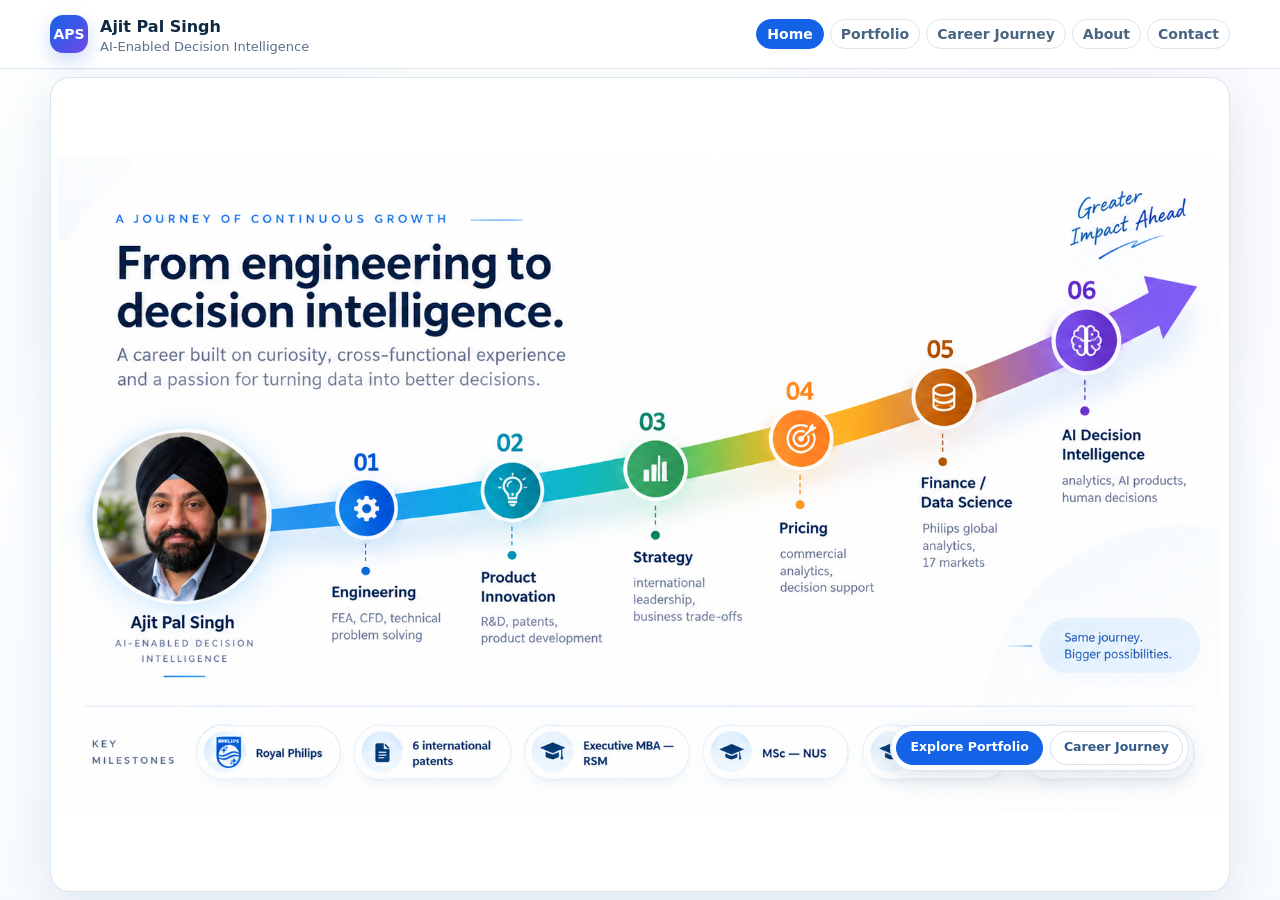
==== index.html @ fa3354f6 "Refresh homepage and career claims to V16 evidence standard" ====
<!doctype html><html lang="en"><head><meta charset="utf-8"/><meta name="viewport" content="width=device-width,initial-scale=1"/><meta http-equiv="Cache-Control" content="no-cache, no-store, must-revalidate"/><meta http-equiv="Pragma" content="no-cache"/><meta http-equiv="Expires" content="0"/><title>Ajit Pal Singh — AI-Enabled Decision Intelligence</title><meta name="description" content="Portfolio of Ajit Pal Singh — AI-enabled decision intelligence across pricing, finance, banking, supply chain, engineering and business analytics."/><meta property="og:type" content="website"/><meta property="og:title" content="Ajit Pal Singh — AI-Enabled Decision Intelligence"/><meta property="og:description" content="AI-enabled decision intelligence across pricing, finance, banking, supply chain, engineering and business analytics."/><meta name="twitter:card" content="summary"/><link rel="icon" href="assets/favicon.svg" type="image/svg+xml"/><link rel="stylesheet" href="styles.css?v=20260919-EDULOGO3"/></head>
<body><a class="skip-link" href="#main">Skip to content</a>
<header class="site-header"><div class="shell topbar"><a class="identity" href="#home" data-site-link="home"><span class="identity-mark">APS</span><span><b>Ajit Pal Singh</b><small>AI-Enabled Decision Intelligence</small></span></a><button class="menu-btn" data-menu-button aria-label="Open menu" aria-expanded="false">☰</button><nav class="main-nav" data-main-nav aria-label="Main navigation"><a class="active" href="#home" data-site-link="home">Home</a><a href="projects/banking.html#overview" data-site-link="projects">Portfolio</a><a href="#experience" data-site-link="experience">Career Journey</a><a href="#about" data-site-link="about">About</a><a href="#contact" data-site-link="contact">Contact</a></nav></div><div class="project-nav-wrap" data-home-project-nav hidden><nav class="shell project-nav portfolio-project-nav" aria-label="Portfolio selection">
<a class="case" href="projects/banking.html#overview">Banking</a>
<a class="live" href="projects/pricing.html#overview">Pricing &amp; RGM</a>
<a class="professional" href="projects/finance.html#overview">Finance</a>
<a class="professional" href="projects/engineering.html#overview">Engineering &amp; Innovation</a>
<a class="secondary" href="projects/customer.html#overview">Customer</a>
<a class="secondary" href="projects/manufacturing.html#overview">Manufacturing</a>
<a class="planned" href="projects/supply-chain.html#overview">Supply Chain</a>
<a class="planned" href="projects/ai-transformation.html#overview">AI Transformation</a>
</nav></div></header>
<main id="main">
<!-- HOME JOURNEY INFOGRAPHIC: START -->
<section id="home" class="home-view" data-site-view="home">
  <div class="shell home-shell">
    <section class="home-infographic-hero" aria-labelledby="home-hero-title">
      <h1 id="home-hero-title" class="home-sr-only">Ajit Pal Singh — from engineering to AI-enabled decision intelligence</h1>
      <figure class="hero-infographic-card">
        <img
          src="assets/home-journey-infographic.png"
          alt="Infographic showing Ajit Pal Singh's journey from engineering, product innovation, strategy, pricing, finance and data science to AI-enabled decision intelligence."
          class="hero-infographic-image"
        />
        <nav class="home-desktop-actions" aria-label="Explore Ajit Pal Singh portfolio">
          <a class="home-cta primary" href="projects/banking.html#overview" data-site-link="projects">Explore Portfolio</a>
          <a class="home-cta" href="#experience" data-site-link="experience">Career Journey</a>
        </nav>
      </figure>

      <section class="home-mobile-story" aria-label="Ajit Pal Singh career journey">
        <div class="home-mobile-kicker">Career in one view</div>
        <h2>Engineering → Innovation → Pricing → Finance → AI</h2>
        <p class="home-mobile-intro">20+ years turning technical, commercial and financial evidence into decisions people can act on.</p>

        <div class="home-mobile-steps">
          <article><span>01</span><div><b>Engineering &amp; Simulation</b><small>IIT Madras · NUS CFD · Philips Singapore · FEA / CFD</small></div></article>
          <article><span>02</span><div><b>Product Innovation</b><small>6 Philips patent families · product development · industrialisation</small></div></article>
          <article><span>03</span><div><b>Technology Consulting</b><small>Cross-category R&amp;D · testing · front-end innovation</small></div></article>
          <article><span>04</span><div><b>Pricing &amp; Portfolio</b><small>Segmentation · conjoint · value pricing · commercial economics</small></div></article>
          <article><span>05</span><div><b>Finance &amp; Data Science</b><small>17 markets · pricing / FP&A · governed decision analytics</small></div></article>
          <article><span>06</span><div><b>AI Decision Intelligence</b><small>Pricing · banking · governed AI · agentic analytical workflows</small></div></article>
        </div>

        <div class="home-mobile-proof">
          <span><b>6</b><small>patent families</small></span>
          <span><b>10</b><small>CAE examples</small></span>
          <span><b>17</b><small>markets</small></span>
          <span><b>&gt;€450M</b><small>annual trade-investment scope</small></span>
        </div>
      </section>
    </section>
  </div>
</section>
<!-- HOME JOURNEY INFOGRAPHIC: END -->

<section id="projects" class="projects-overview" data-site-view="projects">
  <div class="shell projects-overview-shell">
    <div class="projects-overview-head portfolio-head">
      <div>
        <div class="kicker">Selected work &amp; professional evidence</div>
        <h2>One career. Four strong evidence pillars.</h2>
        <p>The portfolio combines independent case studies with selected professional experience. The common thread is turning complex technical, commercial and financial evidence into decisions people can act on.</p>
      </div>
      <div class="portfolio-legend">
        <span><i class="dot live-dot"></i>Published / live</span>
        <span><i class="dot pro-dot"></i>Professional case study</span>
        <span><i class="dot dev-dot"></i>In development</span>
      </div>
    </div>

    <div class="decision-flow portfolio-decision-flow" aria-label="Decision intelligence approach">
      <span>Business Problem</span><b>→</b>
      <span>Evidence</span><b>→</b>
      <span>Analytics / Models</span><b>→</b>
      <span>Decision System</span><b>→</b>
      <span>Human Action</span><b>→</b>
      <span>Business Value</span>
    </div>

    <div class="selected-work-grid">
      <a class="selected-work-card banking-work" href="projects/banking.html#overview">
        <div class="work-status">Independent POC</div>
        <h3>Banking Transaction Intelligence</h3>
        <p>Transaction streams → cash outlook → behavioural context → explainable change signals → relationship-manager review.</p>
        <div class="work-proof"><b>3 / 424</b><span>developer-sandbox accounts / activities</span><b>~564k</b><span>synthetic longitudinal activities</span></div>
        <span class="work-link">Explore Banking →</span>
      </a>

      <a class="selected-work-card pricing-work" href="projects/pricing.html#overview">
        <div class="work-status">Live workbench</div>
        <h3>Pricing &amp; RGM</h3>
        <p>Experimentation, commercial economics and targeting — demonstrating why conversion uplift is not automatically profitable growth.</p>
        <div class="work-proof"><b>+5.4%</b><span>booking uplift</span><b>−11.0%</b><span>margin uplift</span></div>
        <span class="work-link">Explore Pricing →</span>
      </a>

      <a class="selected-work-card finance-work" href="projects/finance.html#overview">
        <div class="work-status professional-status">Professional case study</div>
        <h3>Global Price Harmonisation &amp; Finance Analytics</h3>
        <p>17-market pricing transparency, KPI governance, discrepancy / arbitrage / value-leakage analysis and executive-to-root-cause decision support.</p>
        <div class="work-proof"><b>17</b><span>markets</span><b>€20M+</b><span>estimated annual leakage exposure analysed</span></div>
        <span class="work-link">Explore Finance →</span>
      </a>

      <a class="selected-work-card engineering-work" href="projects/engineering.html#overview">
        <div class="work-status professional-status">Professional case study</div>
        <h3>Engineering, Innovation &amp; Product Development</h3>
        <p>ANSYS CAE, transient thermal and structural/contact simulation, invention evidence, product development and cross-site technical leadership.</p>
        <div class="work-proof"><b>6</b><span>patent families</span><b>10</b><span>CAE examples in verified showcase</span></div>
        <span class="work-link">Explore Engineering →</span>
      </a>
    </div>

    <div class="secondary-work-row">
      <div class="secondary-copy">
        <b>Additional evidence areas</b>
        <span>Customer &amp; Portfolio · Manufacturing · Supply Chain · AI Transformation</span>
      </div>
      <details class="secondary-areas">
        <summary>View additional areas</summary>
        <div>
          <a href="projects/customer.html#overview"><b>Customer &amp; Portfolio</b><small>professional case study · segmentation, conjoint, value pricing</small></a>
          <a href="projects/manufacturing.html#overview"><b>Manufacturing</b><small>professional case study · industrialisation, ramp-up, quality and cost</small></a>
          <a href="projects/supply-chain.html#overview"><b>Supply Chain</b><small>in development</small></a>
          <a href="projects/ai-transformation.html#overview"><b>AI Transformation</b><small>current practice · governed AI and agentic workflows</small></a>
        </div>
      </details>
    </div>
  </div>
</section>

<section id="experience" class="career-view" data-site-view="experience">
  <div class="shell career-shell">
    <div class="career-hero">
      <div class="career-hero-copy">
        <div class="kicker">Career journey</div>
        <h2>From physics and product creation to pricing, finance and AI-enabled decisions.</h2>
        <p>My career is not a sequence of disconnected roles. It is a progression: understand how things work, turn technology into products, connect products to markets and economics, then use data and AI to improve management decisions.</p>
      </div>
      <div class="career-proof">
        <span><b>6</b><small>Philips patent families</small></span>
        <span><b>10</b><small>consumer-product CAE examples</small></span>
        <span><b>~2M</b><small>records in price-analytics Stage 1</small></span>
        <span><b>17</b><small>markets in global analytics scope</small></span>
        <span><b>&gt;€450M</b><small>annual STTI analytics scope</small></span>
        <span><b>20+ yrs</b><small>engineering → business → AI</small></span>
      </div>
    </div>

    <div class="career-arc" aria-label="Career progression">
      <div class="career-step engineering"><span>01</span><b>Engineering</b><small>FEA · CFD · thermal</small></div>
      <i>→</i>
      <div class="career-step innovation"><span>02</span><b>Product Innovation</b><small>patents · NPI · industrialisation</small></div>
      <i>→</i>
      <div class="career-step consulting"><span>03</span><b>Technology Consulting</b><small>cross-category R&amp;D</small></div>
      <i>→</i>
      <div class="career-step commercial"><span>04</span><b>Commercial &amp; Pricing</b><small>portfolio · conjoint · value</small></div>
      <i>→</i>
      <div class="career-step finance"><span>05</span><b>Finance &amp; Data Science</b><small>global pricing · KPIs</small></div>
      <i>→</i>
      <div class="career-step ai"><span>06</span><b>AI Decision Intelligence</b><small>analytics · agents · human action</small></div>
    </div>

    <div class="signature-stories">
      <article class="signature-card perfectcare">
        <div class="signature-icon">PC</div>
        <div>
          <div class="signature-label">Signature innovation</div>
          <h3>Steam-generation innovation &amp; patent evidence</h3>
          <p>Named inventor/co-inventor across six Philips patent families/publications in steam-generation and garment-care technology. Public patent evidence includes steam-discharge, soleplate and system-level architecture.</p>
          <div class="signature-tags"><span>Patents</span><span>Steam systems</span><span>Product development</span><span>Innovation</span></div>
        </div>
      </article>

      <article class="signature-card atc">
        <div class="signature-icon">ATC</div>
        <div>
          <div class="signature-label">Technology consulting</div>
          <h3>Advanced Technology Centre — solving difficult product problems</h3>
          <p>Joined ATC Drachten as Senior Engineer, Metalforming &amp; CAE after a structured Singapore-to-Drachten transfer of simulation knowledge. Later evidence shows cross-category ANSYS-based thermal and structural problem solving, testing and engineering interpretation.</p>
          <div class="signature-tags"><span>ANSYS / CAE</span><span>Thermal</span><span>Structural</span><span>Testing</span></div>
        </div>
      </article>

      <article class="signature-card finance">
        <div class="signature-icon">FIN</div>
        <div>
          <div class="signature-label">Business decision systems</div>
          <h3>Global pricing and finance analytics</h3>
          <p>Moved from product and portfolio decisions into FP&amp;A / analytics, with formal Analytics Project Lead evidence across pricing initiatives. Work included 17-market Price Harmonisation and a Python / Power BI Stage-1 price-erosion and elasticity solution over approximately two million records.</p>
          <div class="signature-tags"><span>Pricing</span><span>Finance</span><span>Python</span><span>Power BI</span><span>Analytics leadership</span></div>
        </div>
      </article>

      <article class="signature-card enwake-feature">
        <div class="enwake-media-grid" aria-label="ENWAKE public-event evidence">
          <figure>
            <img src="assets/career/enwake-prince-prototype.webp" alt="Public demonstration of the first ENWAKE wearable light-therapy prototype."/>
            <figcaption>Dutch prince Constantijn wearing EnWake (first prototype)</figcaption>
          </figure>
          <figure>
            <img src="assets/career/enwake-ece-award-clean.jpg" alt="ENWAKE team receiving the ECE Get Started Programme 2013 award."/>
            <figcaption>Winning Erasmus center of entrepreneurship competition.</figcaption>
          </figure>
          <figure>
            <img src="assets/career/enwake-team-ecosystem.webp" alt="ENWAKE team at an Erasmus Centre for Entrepreneurship event."/>
            <figcaption><strong>With Prime Minister of Netherlands (2nd from left)</strong><br>On Ocassion of winning Erasmus Centre for Entrepreneurship (statup) competition</figcaption>
          </figure>
          <figure>
            <img src="assets/career/enwake-startup-campus.webp" alt="ENWAKE prototype shown at the ECE Startup Campus launch in 2014."/>
            <figcaption><strong>Dutch Prime Minister with first Enwake Prototype</strong><br>On March 1, 2014, The ECE Startup Campus, an initiative of the Erasmus Centre for Entrepreneurship, was officially opened by the Dutch Prime Minister Mark Rutte.</figcaption>
          </figure>
        </div>
        <div class="enwake-copy">
          <div class="signature-label">Entrepreneurship &amp; venture building · 2012–2015</div>
          <h3>ENWAKE — from MBA idea to wearable-technology venture</h3>
          <p>Co-Founder &amp; CTO, part-time alongside Philips. Helped turn an MBA entrepreneurship concept focused on jet lag and fatigue into a wearable light-therapy venture, leading product architecture, prototyping, supplier coordination and IP strategy.</p>
          <div class="enwake-proof-grid">
            <span><b>Winner</b><small>ECE Get Started Programme 2013 · €5,000 award</small></span>
            <span><b>Patent</b><small>WO2014162271 wearable light-therapy concept</small></span>
            <span><b>Prototype</b><small>Public demonstrations in the Dutch startup ecosystem</small></span>
            <span><b>CTO</b><small>Product architecture · suppliers · prototype · IP</small></span>
          </div>
          <div class="signature-tags enwake-links">
            <span>Wearable technology</span><span>Entrepreneurship</span><span>Prototype</span><span>IP</span>
            <a href="https://patents.google.com/patent/WO2014162271A2/en" target="_blank" rel="noopener">View patent ↗</a>
          </div>
        </div>
      </article>
    </div>

    <div class="career-section-head">
      <div>
        <div class="kicker">Career chapters</div>
        <h2>Scan the journey. Open any chapter for role scope, methods and outcomes.</h2>
      </div>
    </div>

    <div class="career-chapters">
      <details class="career-chapter">
        <summary>
          <span class="chapter-years">2002–2008</span>
          <span class="chapter-main"><b>Philips Singapore — Engineering, Simulation &amp; Product Development</b><small>CAE depth · product lifecycle · invention · manufacturing</small></span>
          <span class="chapter-action"><span class="chapter-open-label">Open chapter</span><span class="chapter-close-label">Close chapter</span><b aria-hidden="true">+</b></span>
        </summary>
        <div class="chapter-body">
          <div class="chapter-grid">
            <div><h3>Engineering &amp; simulation</h3><p>Verified and strongly corroborated evidence includes ANSYS thermal / transient-thermal and structural work, experimental correlation, optimisation studies and transfer of thermal/flow simulation knowledge.</p></div>
            <div><h3>Product lifecycle</h3><p>Product design from requirements and concept selection through specification, detailed design, prototyping, testing, pilot run and production ramp-up.</p></div>
            <div><h3>Innovation &amp; patents</h3><p>Named inventor/co-inventor across six Philips patent families/publications in steam-generation and garment-care technology.</p></div>
            <div><h3>Industrialisation</h3><p>Production trials and ramp-up exposure across Batam (Indonesia), China and India, with post-NPI quality problem solving before lifecycle handover.</p></div>
            <div><h3>Cost &amp; scale</h3><p>Historical cost and volume claims are retained only in the private evidence ledger unless primary corroboration is available for a specific application.</p></div>
            <div><h3>Offshore R&amp;D</h3><p>Represented Philips Singapore in a multi-site Simulation Cluster and owned structured transfer of simulation requirements, boundary conditions, optimisation logic and interpretation before moving to Drachten.</p></div>
          </div>
        </div>
      </details>

      <details class="career-chapter">
        <summary>
          <span class="chapter-years">2008–2015</span>
          <span class="chapter-main"><b>Philips ATC Drachten — Senior Engineer, Metalforming &amp; CAE</b><small>Cross-category CAE · simulation interpretation · product problem solving</small></span>
          <span class="chapter-action"><span class="chapter-open-label">Open chapter</span><span class="chapter-close-label">Close chapter</span><b aria-hidden="true">+</b></span>
        </summary>
        <div class="chapter-body">
          <div class="chapter-grid">
            <div><h3>Consumer-product breadth</h3><p>Worked across coffee makers, shavers / trimmers, oral healthcare including AirFloss, garment care, floor care / vacuum cleaners and kitchen appliances including Airfryer.</p></div>
            <div><h3>Consulting model</h3><p>Translated ambiguous R&amp;D and manufacturing problems into structured evidence and recommendations using simulation, experiments, root-cause analysis and design optimisation.</p></div>
            <div><h3>Front-end innovation</h3><p>Technology scouting, feasibility assessment, objective and consumer testing, patent landscaping, open innovation and external-expert networking.</p></div>
            <div><h3>Technical project management</h3><p>Coordinated R&amp;D, Consumer Marketing and programme stakeholders and led front-end innovation work such as the Garment Care Refresh Hanger programme.</p></div>
          </div>
        </div>
      </details>

      <details class="career-chapter">
        <summary>
          <span class="chapter-years">2012–2015</span>
          <span class="chapter-main"><b>ENWAKE Holding BV — Co-Founder &amp; CTO (part-time alongside Philips)</b><small>Wearable technology · entrepreneurship · prototype · IP</small></span>
          <span class="chapter-action"><span class="chapter-open-label">Open chapter</span><span class="chapter-close-label">Close chapter</span><b aria-hidden="true">+</b></span>
        </summary>
        <div class="chapter-body">
          <div class="chapter-grid">
            <div><h3>Entrepreneurship</h3><p>Co-founded a Dutch wearable-technology startup originating from an MBA entrepreneurship project focused on jet lag and fatigue.</p></div>
            <div><h3>Product &amp; IP</h3><p>Led product architecture, prototyping, supplier coordination and IP strategy; the venture produced patent publication WO2014162271.</p></div>
            <div><h3>Recognition</h3><p>Philips Innovation Awards semifinalist and winner of the ECE Get Started Programme 2013 (€5,000 award); the first prototype was presented at the ECE Startup Campus opening attended by then Prime Minister Mark Rutte.</p></div>
          </div>
        </div>
      </details>

      <details class="career-chapter">
        <summary>
          <span class="chapter-years">2015–2017/18</span>
          <span class="chapter-main"><b>Philips Consumer Marketing / Portfolio Analytics</b><small>China portfolio · root-cause analysis · scenarios · range decisions</small></span>
          <span class="chapter-action"><span class="chapter-open-label">Open chapter</span><span class="chapter-close-label">Close chapter</span><b aria-hidden="true">+</b></span>
        </summary>
        <div class="chapter-body">
          <div class="chapter-grid">
            <div><h3>Customer &amp; market perspective</h3><p>Personally authored China shaver value-decline analysis linking market, price-band, competitor, volume, value and SKU movements.</p></div>
            <div><h3>Decision methods</h3><p>The analysis found 7.7% value decline despite 4% volume growth; 12 SKUs represented RMB295M, or 67%, of the analysed value decline.</p></div>
            <div><h3>Market execution</h3><p>Range analysis showed 53 of 330 SKUs generated 80% of market value; contribution to forward range scenarios is strongly corroborated, without claiming realised outcomes.</p></div>
          </div>
        </div>
      </details>

      <details class="career-chapter">
        <summary>
          <span class="chapter-years">2015–2016</span>
          <span class="chapter-main"><b>Philips Global Change &amp; Configuration Management Rollout</b><small>Process deployment · organisational adoption · sign-off</small></span>
          <span class="chapter-action"><span class="chapter-open-label">Open chapter</span><span class="chapter-close-label">Close chapter</span><b aria-hidden="true">+</b></span>
        </summary>
        <div class="chapter-body">
          <div class="chapter-grid">
            <div><h3>Global deployment</h3><p>Member of the global deployment team implementing the PTC Windchill Change &amp; Configuration Management process across Philips sites worldwide.</p></div>
            <div><h3>Change leadership</h3><p>Acted as the link between the central programme and sites, supporting readiness, organisational adoption, alignment to a common way of working and rollout sign-off.</p></div>
          </div>
        </div>
      </details>

      <details class="career-chapter">
        <summary>
          <span class="chapter-years">2017–2024</span>
          <span class="chapter-main"><b>Philips FP&amp;A / Group Finance — Financial Data Scientist → Senior Financial Data Scientist</b><small>pricing analytics · decision support · analytics project leadership</small></span>
          <span class="chapter-action"><span class="chapter-open-label">Open chapter</span><span class="chapter-close-label">Close chapter</span><b aria-hidden="true">+</b></span>
        </summary>
        <div class="chapter-body">
          <div class="chapter-grid">
            <div><h3>Global scope</h3><p>Built and rolled out Price Harmonisation decision support across 17 international markets, with transaction-level drill-down and commercial-policy use.</p></div>
            <div><h3>Management products</h3><p>Served as Analytics Project Lead for first-stage PH Price Optimization; Python and Power BI processed approximately two million records for price-erosion and elasticity decision support.</p></div>
            <div><h3>Value &amp; governance</h3><p>Co-developed recurring analytics covering &gt;€450M annual STTI spend; Group Tax dashboard was delivered in two months with an internal &gt;€10M annualised risk-mitigation estimate.</p></div>
            <div><h3>Technology &amp; ownership</h3><p>Financial Data Scientist evidence exists in 2017; the formal Senior Financial Data Scientist chapter is dated from 2018. Estimates and programme-level values are not presented as personal realised savings.</p></div>
          </div>
        </div>
      </details>

      <details class="career-chapter">
        <summary>
          <span class="chapter-years">2025–Present</span>
          <span class="chapter-main"><b>Independent Consultant — Data Science, Pricing &amp; AI-Enabled Analytics</b><small>SME analytics · pricing · financial insight · AI-enabled workflows</small></span>
          <span class="chapter-action"><span class="chapter-open-label">Open chapter</span><span class="chapter-close-label">Close chapter</span><b aria-hidden="true">+</b></span>
        </summary>
        <div class="chapter-body">
          <div class="chapter-grid">
            <div><h3>Commercial analytics</h3><p>Works with ERP, invoice, sales and cost data to identify margin leakage, price-volume-mix effects, customer / product profitability and pricing opportunities.</p></div>
            <div><h3>Decision support</h3><p>Builds Python-based analytical models, Power BI-ready management outputs and practical recommendations for SME leaders.</p></div>
            <div><h3>AI implementation</h3><p>Developing AI-enabled and agentic analytical workflows with a human-in-the-loop model: structured data and deterministic checks remain the factual backbone while AI supports reasoning and repetitive work.</p></div>
          </div>
        </div>
      </details>
    </div>

    <div class="career-footprint">
      <div>
        <div class="kicker">International footprint</div>
        <h2>Technology, products and decisions across regions.</h2>
      </div>
      <div class="footprint-route">
        <span>Singapore</span><b>→</b><span>Batam</span><b>→</b><span>China</span><b>→</b><span>India</span><b>→</b><span>Drachten</span><b>→</b><span>Amsterdam</span><b>→</b><span>Maastricht</span>
      </div>
      <p>Additional international technical-consulting work included the USA and Austria.</p>
    </div>

    <div class="career-foundations">
      <div class="education-card education-logo-card">
        <div class="education-logo education-logo-rsm">
          <img src="https://upload.wikimedia.org/wikipedia/commons/0/07/Rotterdam_School_of_Management%2C_Erasmus_University_Rotterdam_%28RSM%29_Logo.png" alt="Rotterdam School of Management, Erasmus University logo" title="RSM logo · Rotterdam School of Management · CC BY 4.0 via Wikimedia Commons"/>
        </div>
        <div class="education-copy"><b>Executive MBA</b><span>Strategy &amp; Innovation</span><small>Rotterdam School of Management, Erasmus University · 2012</small></div>
      </div>
      <div class="education-card education-logo-card">
        <div class="education-logo education-logo-nus">
          <img src="https://www.nus.edu.sg/images/default-source/identity-images/nus-hlogo-color.png" alt="National University of Singapore logo"/>
        </div>
        <div class="education-copy"><b>MSc</b><span>Computational Fluid Dynamics (Aerospace)</span><small>National University of Singapore · 2002 · full scholarship</small></div>
      </div>
      <div class="education-card education-logo-card">
        <div class="education-logo education-logo-iitm">
          <img src="https://upload.wikimedia.org/wikipedia/commons/4/40/IIT_Madras_header.png" alt="Indian Institute of Technology Madras logo"/>
        </div>
        <div class="education-copy"><b>BTech</b><span>Mechanical Engineering</span><small>IIT Madras · 1998</small></div>
      </div>
      <div class="education-card education-logo-card">
        <div class="education-logo education-logo-sixsigma" aria-hidden="true"><span>6σ</span></div>
        <div class="education-copy"><b>Six Sigma</b><span>Structured problem solving</span><small>Process, quality and analytical discipline</small></div>
      </div>
    </div>
  </div>
</section>

<section id="about" class="about-view about-approved" data-site-view="about">
  <div class="shell about-approved-shell">

    <div class="about-approved-grid">
      <figure class="about-photo-card">
        <img src="[data-uri]" alt="Ajit Pal Singh standing by the river in Maastricht" class="about-maastricht-photo"/>
        <figcaption class="about-photo-caption">
          <span class="about-pin">●</span>
          <span><b>Maastricht, Netherlands</b><small>A city I’m proud to call home</small></span>
        </figcaption>
      </figure>

      <div class="about-approved-content">
        <div class="kicker">About me</div>
        <h2>Hi, I’m <span>Ajit Pal Singh</span></h2>
        <p class="about-tagline">Engineer, innovator, analytics professional — and always curious about what comes next.</p>
        <p>I was born in India, studied Mechanical Engineering at IIT Madras, moved to Singapore for my master’s at NUS, and eventually built the second half of my career in the Netherlands. Over the years, my work has moved from engineering and product innovation into pricing, finance, analytics and AI-enabled decision making.</p>
        <p>Beyond work, I am married and a father of two. I value family, continuous learning and meaningful experiences. I am based in Maastricht, became a Dutch citizen in 2025, and remain open to relocating internationally for the right opportunity.</p>

        <div class="about-life-grid">
          <article class="life-card family-card"><div class="life-icon">👥</div><div><h3>Family</h3><p>Married and father of two. Family keeps me grounded, balanced and ambitious about building a meaningful life.</p></div></article>
          <article class="life-card maastricht-card"><div class="life-icon">⌖</div><div><h3>Maastricht</h3><p>Home today — a beautiful, international city in the south of the Netherlands.</p></div></article>
          <article class="life-card citizen-card"><div class="life-icon">NL</div><div><h3>Dutch Citizen</h3><p>Dutch citizen since 2025, with an international outlook shaped by India, Singapore, Asia and Europe.</p></div></article>

          <article class="life-card relocation-card"><div class="life-icon">✈</div><div><h3>Open to Relocation</h3><p>Maastricht is home, but I am open to moving within Europe or globally for a compelling role and challenge.</p></div></article>
          <article class="life-card technology-card"><div class="life-icon">AI</div><div><h3>Technology Curious</h3><p>I actively explore new technologies and how they may reshape work, organisations, markets and everyday life.</p></div></article>
          <article class="life-card yoga-card"><div class="life-icon">◌</div><div><h3>Yoga &amp; Meditation</h3><p>Yoga and meditation help me stay focused, balanced and able to look at difficult problems with perspective.</p></div></article>

          <article class="life-card nature-card"><div class="life-icon">☘</div><div><h3>Nature</h3><p>I love nature and am fascinated by how robust processes and systems have evolved over millions of years.</p></div></article>
          <article class="life-card trading-card"><div class="life-icon">↗</div><div><h3>Automated Trading &amp; Innovation</h3><p>I am passionate about developing fully automated trading systems and using them as a laboratory for quantitative thinking, software, AI and disciplined decision making.</p></div></article>
        </div>
      </div>
    </div>

    <blockquote class="about-quote">
      <span class="quote-mark">“</span>
      <p>Technology is most powerful when it helps people make better decisions and live better lives.</p>
      <cite>— Ajit Pal Singh</cite>
    </blockquote>

  </div>
</section>

<section id="contact" class="section white" data-site-view="contact"><div class="shell"><div class="contact-band"><div><div class="kicker">Contact</div><h2>Explore the evidence or start a conversation.</h2><p>Available for senior data science, pricing, analytics, decision-intelligence and AI-product opportunities.</p></div><div class="actions"><a class="btn" href="https://github.com/Ajit2018" target="_blank" rel="noopener">GitHub ↗</a><a class="btn" href="https://www.linkedin.com/in/ajitpalsingh111/" target="_blank" rel="noopener">LinkedIn ↗</a><a class="btn primary" href="mailto:ajitpalsingh0522@gmail.com">Email Ajit</a></div></div></div></section>
</main><footer><div class="shell footer-row"><span>© Ajit Pal Singh — AI-Enabled Decision Intelligence</span><span>Public portfolio · independent project evidence</span></div></footer><script src="script.js?v=20260918-ABOUTONE1"></script><!-- 20260918-NAVCANON1 --></body></html>
---- styles.css ----
:root{--ink:#102a43;--text:#334e68;--muted:#5b7189;--line:#d9e5ef;--bg:#f4f8fc;--white:#fff;--blue:#1463e6;--cyan:#0891b2;--violet:#7048e8;--coral:#e85d3f;--green:#16835f;--amber:#9a5b00;--steel:#376785;--blue-soft:#eaf3ff;--cyan-soft:#e8f9fc;--violet-soft:#f2edff;--coral-soft:#fff0eb;--green-soft:#eaf8f2;--amber-soft:#fff6e5;--shadow:0 16px 44px rgba(31,66,102,.10);--shadow-soft:0 7px 22px rgba(31,66,102,.07);--radius:20px;--max:1180px}
*{box-sizing:border-box}html{scroll-behavior:smooth}body{margin:0;background:var(--bg);color:var(--ink);font-family:Inter,ui-sans-serif,system-ui,-apple-system,BlinkMacSystemFont,"Segoe UI",sans-serif;font-size:17px;line-height:1.58}a{color:inherit}button{font:inherit}svg{display:block}.shell{width:min(var(--max),calc(100% - 44px));margin:auto}.skip-link{position:absolute;left:-999px}.skip-link:focus{left:14px;top:14px;z-index:999;background:#fff;padding:10px}:where(a,button):focus-visible{outline:3px solid #0b6ee8;outline-offset:3px;box-shadow:0 0 0 5px rgba(255,255,255,.95);border-radius:8px}
.site-header{position:sticky;top:0;z-index:80;background:rgba(255,255,255,.94);backdrop-filter:blur(18px);border-bottom:1px solid var(--line)}.topbar{min-height:68px;display:flex;align-items:center;justify-content:space-between;gap:24px}.identity{display:flex;align-items:center;gap:12px;text-decoration:none}.identity-mark{width:38px;height:38px;border-radius:13px;display:grid;place-items:center;color:#fff;font-size:14px;font-weight:900;background:linear-gradient(135deg,var(--blue),var(--violet));box-shadow:0 8px 20px rgba(20,99,230,.23)}.identity b{display:block;font-size:16px}.identity small{display:block;color:var(--muted);font-size:13px;line-height:1.2}.main-nav{display:flex;align-items:center;gap:4px}.main-nav a{padding:8px 11px;border-radius:10px;text-decoration:none;font-size:15px;font-weight:750;color:#486581}.main-nav a:hover,.main-nav a.active{background:var(--blue-soft);color:var(--blue)}.menu-btn{display:none;border:1px solid var(--line);border-radius:10px;background:#fff;padding:8px 11px;font-size:20px}
.project-nav-wrap{border-top:1px solid #edf2f7;background:#f9fbfe}.project-nav{display:flex;align-items:center;gap:7px;overflow-x:auto;padding:6px 0;scrollbar-width:thin}.project-nav a{white-space:nowrap;text-decoration:none;padding:6px 10px;border:1px solid var(--line);border-radius:999px;background:#fff;color:#486581;font-size:14px;font-weight:750}.project-nav a:hover{transform:translateY(-1px);box-shadow:var(--shadow-soft)}.project-nav a.active{background:var(--blue);border-color:var(--blue);color:#fff}.project-nav a.live:before,.project-nav a.case:before,.project-nav a.planned:before{content:"";display:inline-block;width:7px;height:7px;border-radius:50%;margin-right:7px}.project-nav a.live:before{background:#31c48d}.project-nav a.case:before{background:#80e7ff}.project-nav a.planned:before{background:#b9c6d2}.tab-nav-wrap{background:#fff;border-top:1px solid #edf2f7}
.tab-nav{display:flex;gap:6px;overflow-x:auto;padding:6px 0;scrollbar-width:thin}
.tab-nav a{
  white-space:nowrap;
  text-decoration:none;
  padding:7px 12px;
  border:1px solid #d9e5ef;
  border-radius:9px;
  background:#fff;
  font-size:15px;
  font-weight:760;
  color:#52718a;
  transition:.16s ease;
}
.tab-nav a:hover{
  background:var(--blue-soft);
  border-color:#bdd9ee;
  color:var(--blue);
  transform:translateY(-1px);
}
.tab-nav a.active{
  background:var(--blue);
  border-color:var(--blue);
  color:#fff;
  box-shadow:0 4px 12px rgba(15,108,234,.16);
}
main{min-height:70vh}.hero{background:radial-gradient(circle at 84% 12%,rgba(112,72,232,.13),transparent 28%),radial-gradient(circle at 62% 0%,rgba(8,145,178,.10),transparent 25%),linear-gradient(180deg,#fff,#f7fbff);padding:64px 0 50px}.hero-grid{display:grid;grid-template-columns:1.05fr .95fr;gap:48px;align-items:center}.eyebrow{font-size:13px;letter-spacing:.13em;text-transform:uppercase;font-weight:900;color:#486581;margin-bottom:9px}.hero h1{font-size:49px;letter-spacing:-.045em;line-height:1.03;margin:0}.hero h1 span{display:block;color:var(--blue);font-size:.76em;margin-top:7px}.supporting-line{font-weight:800;color:#486581;font-size:16px;margin:18px 0 10px}.lead{font-size:19px;color:var(--text);max-width:700px;margin:0}.actions{display:flex;flex-wrap:wrap;gap:10px;margin-top:24px}.btn{display:inline-flex;align-items:center;justify-content:center;text-decoration:none;border:1px solid var(--line);border-radius:10px;padding:10px 15px;font-size:15px;font-weight:800;background:#fff;color:#486581;transition:.18s}.btn:hover{transform:translateY(-2px);box-shadow:var(--shadow-soft)}.btn.primary{background:var(--blue);border-color:var(--blue);color:#fff}.btn.violet{background:var(--violet);border-color:var(--violet);color:#fff}
.hero-visual{display:grid;grid-template-columns:170px 1fr;gap:15px;align-items:center}.hero-portrait{width:170px;height:170px;border-radius:50%;object-fit:contain;border:5px solid #fff;box-shadow:0 13px 35px rgba(31,66,102,.18)}.motif-card{background:rgba(255,255,255,.88);border:1px solid var(--line);border-radius:var(--radius);padding:18px;box-shadow:var(--shadow)}.motif-card>small{display:block;font-weight:800;color:var(--muted);font-size:13px;margin-bottom:12px}.motif{display:grid;grid-template-columns:repeat(3,1fr);gap:7px}.motif span{min-height:68px;padding:9px;border-radius:11px;font-size:13px;font-weight:850;display:flex;align-items:center}.motif span:nth-child(1){background:var(--blue-soft)}.motif span:nth-child(2){background:var(--cyan-soft)}.motif span:nth-child(3){background:var(--violet-soft)}.motif span:nth-child(4){background:var(--amber-soft)}.motif span:nth-child(5){background:var(--green-soft)}.motif span:nth-child(6){background:var(--coral-soft)}
.section{padding:54px 0}.section.white{background:#fff}.section-head{display:flex;justify-content:space-between;gap:28px;align-items:end;margin-bottom:24px}.section-head h2{font-size:34px;line-height:1.15;letter-spacing:-.025em;margin:0}.section-head p{max-width:490px;color:var(--muted);font-size:16px;margin:0;text-align:right}.kicker{font-size:13px;text-transform:uppercase;letter-spacing:.12em;font-weight:900;color:var(--blue);margin-bottom:6px}
.featured-grid{display:grid;grid-template-columns:1.15fr 1fr .72fr;gap:16px}.project-card{position:relative;overflow:hidden;background:#fff;border:1px solid var(--line);border-radius:var(--radius);box-shadow:var(--shadow-soft);transition:.2s}.project-card:hover{transform:translateY(-4px);box-shadow:var(--shadow)}.cover{height:190px;padding:18px;position:relative;overflow:hidden}.cover svg{width:100%;height:100%}.cover.banking{background:linear-gradient(135deg,#ddf6ff,#e9efff)}.cover.pricing{background:linear-gradient(135deg,#fff0e9,#fff8df)}.cover.next{background:linear-gradient(135deg,#eaf8f2,#edf8ff)}.status{position:absolute;top:14px;left:14px;z-index:2;padding:6px 9px;border-radius:999px;font-size:12px;font-weight:900;letter-spacing:.05em;background:#fff;box-shadow:var(--shadow-soft)}.status.live{color:#087a56}.status.case{color:#135db6}.status.planned{color:#627d98}.card-body{padding:21px}.card-body h3{font-size:23px;line-height:1.2;margin:0 0 9px}.card-body p{font-size:16px;color:var(--text);margin:0 0 17px}.metric-row{display:flex;gap:14px;flex-wrap:wrap;margin:14px 0}.metric-row b{font-size:18px;color:var(--blue)}.metric-row small{display:block;font-size:13px;color:var(--muted)}
.explore-grid{display:grid;grid-template-columns:repeat(3,1fr);gap:12px}.explore-card{display:flex;gap:13px;align-items:flex-start;background:#fff;border:1px solid var(--line);border-radius:15px;padding:18px}.explore-card .icon{flex:0 0 42px;width:42px;height:42px;border-radius:12px;display:grid;place-items:center;font-weight:900;background:var(--blue-soft);color:var(--blue)}.explore-card:nth-child(2) .icon{background:var(--amber-soft);color:var(--amber)}.explore-card:nth-child(3) .icon{background:var(--green-soft);color:var(--green)}.explore-card:nth-child(4) .icon{background:var(--coral-soft);color:var(--coral)}.explore-card:nth-child(5) .icon{background:#edf3f7;color:var(--steel)}.explore-card:nth-child(6) .icon{background:var(--violet-soft);color:var(--violet)}.explore-card b{display:block;font-size:17px}.explore-card small{display:block;font-size:15px;color:var(--muted);line-height:1.4;margin-top:3px}
.journey{display:grid;grid-template-columns:repeat(6,1fr);gap:7px}.journey div{background:#fff;border:1px solid var(--line);border-top:4px solid var(--blue);border-radius:13px;padding:16px;min-height:120px}.journey div:nth-child(2){border-top-color:var(--cyan)}.journey div:nth-child(3){border-top-color:var(--green)}.journey div:nth-child(4){border-top-color:var(--coral)}.journey div:nth-child(5){border-top-color:var(--amber)}.journey div:nth-child(6){border-top-color:var(--violet)}.journey b{display:block;font-size:16px}.journey small{display:block;font-size:14px;color:var(--muted);margin-top:7px}.credentials{display:flex;flex-wrap:wrap;gap:8px;margin-top:14px}.credentials span{padding:8px 11px;border-radius:999px;background:#fff;border:1px solid var(--line);font-size:14px;font-weight:800;color:#486581}.contact-band{background:linear-gradient(110deg,#eaf3ff,#f3edff);border:1px solid #d5def7;border-radius:22px;padding:30px;display:flex;align-items:center;justify-content:space-between;gap:22px}.contact-band h2{font-size:30px;margin:0 0 6px}.contact-band p{font-size:16px;margin:0;color:var(--text)}
.case-header{padding:42px 0 28px;background:linear-gradient(180deg,#fff,#f7fbff)}.case-header-grid{display:grid;grid-template-columns:1fr .8fr;gap:30px;align-items:center}.case-header h1{font-size:45px;line-height:1.08;letter-spacing:-.035em;margin:0}.case-header p{font-size:18px;color:var(--text);margin:12px 0 0}.case-cover{height:245px;border-radius:22px;overflow:hidden;border:1px solid var(--line);box-shadow:var(--shadow)}.case-cover svg{width:100%;height:100%}.case-main{padding:36px 0 60px}.tab-panel{display:none;animation:fade .22s ease}.tab-panel.active{display:block}@keyframes fade{from{opacity:.35;transform:translateY(4px)}to{opacity:1;transform:none}}.panel-title{display:flex;justify-content:space-between;align-items:end;gap:24px;margin-bottom:24px}.panel-title h2{font-size:33px;line-height:1.16;margin:0}.panel-title p{font-size:16px;max-width:480px;text-align:right;color:var(--muted);margin:0}.grid-2{display:grid;grid-template-columns:1fr 1fr;gap:16px}.grid-3{display:grid;grid-template-columns:repeat(3,1fr);gap:14px}.grid-4{display:grid;grid-template-columns:repeat(4,1fr);gap:12px}.info-card{background:#fff;border:1px solid var(--line);border-radius:16px;padding:20px;box-shadow:var(--shadow-soft)}.info-card h3{font-size:20px;margin:0 0 8px}.info-card p,.info-card li{font-size:16px;color:var(--text)}.info-card p{margin:0}.info-card ul{padding-left:20px;margin:8px 0 0}.number-card{background:#fff;border:1px solid var(--line);border-radius:15px;padding:18px}.number-card strong{display:block;font-size:29px;color:var(--blue);line-height:1}.number-card span{font-size:15px;color:var(--muted)}
.architecture{display:flex;align-items:stretch;gap:7px;overflow-x:auto;padding:6px 1px 15px}.arch-node{min-width:126px;flex:1;background:#fff;border:1px solid var(--line);border-top:5px solid var(--blue);border-radius:14px;padding:15px}.arch-node:nth-child(2){border-color:var(--cyan)}.arch-node:nth-child(3){border-color:var(--amber)}.arch-node:nth-child(4){border-color:var(--coral)}.arch-node:nth-child(5){border-color:var(--violet)}.arch-node:nth-child(6){border-color:var(--green)}.arch-node.planned{border-style:dashed;opacity:.8}.arch-node b{font-size:15px}.arch-node small{display:block;font-size:13px;color:var(--muted);margin-top:4px}.arch-arrow{display:grid;place-items:center;color:#90a4b8;font-weight:900}.disclosure{margin-top:17px;padding:16px 18px;border-radius:13px;background:var(--amber-soft);border:1px solid #f0d99d;color:#684f1f;font-size:15px}.result-card{background:#fff;border:1px solid var(--line);border-radius:16px;padding:19px}.result-card .value{font-size:28px;font-weight:900;line-height:1.1}.result-card h3{font-size:18px;margin:8px 0 5px}.result-card p{font-size:15px;color:var(--muted);margin:0}.result-card.good .value{color:var(--green)}.result-card.warn .value{color:var(--amber)}.result-card.bad .value{color:var(--coral)}.result-card.neutral .value{color:var(--violet)}
.data-table{width:100%;border-collapse:separate;border-spacing:0;background:#fff;border:1px solid var(--line);border-radius:15px;overflow:hidden}.data-table th,.data-table td{text-align:left;padding:13px 15px;border-bottom:1px solid var(--line);font-size:15px;vertical-align:top}.data-table th{background:#f3f7fb;color:#486581;font-size:14px}.data-table tr:last-child td{border-bottom:0}.complete{color:var(--green);font-weight:900}.planned-text{color:var(--amber);font-weight:900}.principle{border-left:5px solid var(--violet);background:#fff;border-radius:0 15px 15px 0;padding:18px 20px;margin-top:14px}.principle b{display:block;font-size:18px}.principle p{font-size:16px;color:var(--text);margin:4px 0 0}
footer{padding:28px 0;border-top:1px solid var(--line);font-size:14px;color:var(--muted);background:#fff}.footer-row{display:flex;justify-content:space-between;gap:20px;flex-wrap:wrap}
@media(max-width:980px){.hero-grid,.case-header-grid{grid-template-columns:1fr}.hero-visual{grid-template-columns:160px 1fr}.featured-grid{grid-template-columns:1fr 1fr}.featured-grid .project-card:last-child{grid-column:1/-1}.explore-grid{grid-template-columns:1fr 1fr}.journey{grid-template-columns:repeat(3,1fr)}.grid-4{grid-template-columns:1fr 1fr}.main-nav a{padding:9px 8px}.shell{width:min(var(--max),calc(100% - 30px))}}
@media(max-width:720px){body{font-size:17px}.topbar{min-height:66px}.menu-btn{display:block}.main-nav{display:none;position:absolute;top:66px;left:0;right:0;padding:12px 16px;background:#fff;border-bottom:1px solid var(--line);box-shadow:var(--shadow)}.main-nav.open{display:grid}.main-nav a{font-size:16px;padding:11px}.identity small{display:none}.project-nav a,.tab-nav a{font-size:15px}.hero{padding:38px 0 32px}.hero h1{font-size:42px}.hero-grid{gap:28px}.hero-visual{grid-template-columns:1fr}.hero-portrait{width:145px;height:145px;justify-self:center}.motif{grid-template-columns:1fr 1fr}.section{padding:40px 0}.section-head,.panel-title{display:block}.section-head h2,.panel-title h2{font-size:29px}.section-head p,.panel-title p{text-align:left;margin-top:8px}.featured-grid,.explore-grid,.grid-2,.grid-3,.grid-4{grid-template-columns:1fr}.featured-grid .project-card:last-child{grid-column:auto}.journey{grid-template-columns:1fr 1fr}.contact-band{display:block}.contact-band .actions{margin-top:18px}.case-header{padding:30px 0 22px}.case-header h1{font-size:38px}.case-cover{height:220px}.architecture{padding-bottom:12px}.arch-node{min-width:145px}.data-table{display:block;overflow-x:auto}.data-table th,.data-table td{min-width:150px}.shell{width:calc(100% - 28px)}}
@media(max-width:410px){.hero h1{font-size:38px}.supporting-line{font-size:15px}.lead{font-size:18px}.journey{grid-template-columns:1fr}.cover{height:170px}.case-header h1{font-size:34px}.identity b{font-size:15px}.identity-mark{width:38px;height:38px}.motif span{font-size:12px}.contact-band{padding:22px}.actions .btn{flex:1 1 auto}}

/* HOME JOURNEY INFOGRAPHIC: START */
html.home-mode,
html.home-mode body{
  height:100%;
  overflow:hidden!important;
}

body.home-mode{
  height:100dvh;
  overflow:hidden!important;
}

body.home-mode main{
  height:calc(100dvh - 69px);
  min-height:0;
  overflow:hidden;
}

.home-sr-only{
  position:absolute!important;
  width:1px!important;
  height:1px!important;
  padding:0!important;
  margin:-1px!important;
  overflow:hidden!important;
  clip:rect(0,0,0,0)!important;
  white-space:nowrap!important;
  border:0!important;
}

.home-view{
  height:100%;
  min-height:0;
  overflow:hidden;
  background:
    radial-gradient(circle at 84% 12%,rgba(112,72,232,.06),transparent 28%),
    radial-gradient(circle at 15% 20%,rgba(8,145,178,.05),transparent 24%),
    linear-gradient(180deg,#fff,#f7fbff);
}

.home-shell{
  height:100%;
  min-height:0;
  display:flex;
  align-items:center;
  justify-content:center;
}

.home-infographic-hero{
  width:100%;
  height:100%;
  min-height:0;
  display:flex;
  align-items:center;
  justify-content:center;
  padding:8px 0;
}

.hero-infographic-card{
  position:relative;
  margin:0;
  height:100%;
  max-height:100%;
  width:auto;
  max-width:100%;
  aspect-ratio:1672/941;
  display:flex;
  align-items:center;
  justify-content:center;
  background:#fff;
  border:1px solid var(--line);
  border-radius:20px;
  padding:8px;
  box-shadow:var(--shadow);
  overflow:hidden;
}

.hero-infographic-image{
  display:block;
  width:100%;
  height:100%;
  max-width:100%;
  max-height:100%;
  object-fit:contain;
  border-radius:13px;
}

.home-desktop-actions{
  position:absolute;
  right:3.4%;
  bottom:14.8%;
  z-index:4;
  display:flex;
  align-items:center;
  gap:7px;
  padding:5px;
  border:1px solid #d9e6f2;
  border-radius:999px;
  background:rgba(255,255,255,.95);
  box-shadow:0 8px 24px rgba(31,66,102,.12);
  backdrop-filter:blur(7px);
}
.home-cta{
  display:inline-flex;
  align-items:center;
  justify-content:center;
  min-height:34px;
  padding:7px 13px;
  border-radius:999px;
  border:1px solid #d5e2ef;
  background:#fff;
  color:#315a86;
  text-decoration:none;
  font-size:12.5px;
  line-height:1;
  font-weight:900;
  white-space:nowrap;
  transition:.16s ease;
}
.home-cta:hover{
  transform:translateY(-1px);
  box-shadow:0 5px 14px rgba(31,66,102,.12);
}
.home-cta.primary{
  border-color:var(--blue);
  background:var(--blue);
  color:#fff;
}

.home-mobile-story{display:none}

@media(max-width:720px){
  html.home-mode,
  html.home-mode body{
    height:auto;
    min-height:100%;
    overflow:auto!important;
  }
  body.home-mode{
    height:auto;
    min-height:100dvh;
    overflow:auto!important;
  }
  body.home-mode main{
    height:auto;
    min-height:calc(100dvh - 67px);
    overflow:visible;
  }
  .home-view{
    height:auto;
    min-height:calc(100dvh - 67px);
    overflow:visible;
  }
  .home-shell{
    height:auto;
    min-height:0;
    display:block;
  }
  .home-infographic-hero{
    height:auto;
    display:block;
    padding:18px 0 26px;
  }
  .hero-infographic-card{display:none}
  .home-desktop-actions{display:none}

  .home-mobile-story{
    display:block;
    width:100%;
    max-width:560px;
    margin:0 auto;
  }
  .home-mobile-kicker{
    margin-bottom:5px;
    color:var(--blue);
    font-size:12px;
    font-weight:900;
    letter-spacing:.09em;
    text-transform:uppercase;
  }
  .home-mobile-story h2{
    margin:0;
    font-size:28px;
    line-height:1.08;
    letter-spacing:-.035em;
  }
  .home-mobile-intro{
    margin:8px 0 14px;
    color:var(--text);
    font-size:15px;
    line-height:1.45;
  }
  .home-mobile-steps{
    display:grid;
    gap:7px;
  }
  .home-mobile-steps article{
    display:grid;
    grid-template-columns:34px 1fr;
    gap:9px;
    align-items:center;
    padding:9px 10px;
    border:1px solid var(--line);
    border-radius:12px;
    background:#fff;
    box-shadow:var(--shadow-soft);
  }
  .home-mobile-steps article>span{
    width:34px;
    height:34px;
    display:grid;
    place-items:center;
    border-radius:10px;
    background:var(--blue-soft);
    color:var(--blue);
    font-size:11px;
    font-weight:900;
  }
  .home-mobile-steps article:nth-child(2)>span{background:var(--cyan-soft);color:var(--cyan)}
  .home-mobile-steps article:nth-child(3)>span{background:var(--green-soft);color:var(--green)}
  .home-mobile-steps article:nth-child(4)>span{background:var(--coral-soft);color:var(--coral)}
  .home-mobile-steps article:nth-child(5)>span{background:var(--amber-soft);color:var(--amber)}
  .home-mobile-steps article:nth-child(6)>span{background:var(--violet-soft);color:var(--violet)}
  .home-mobile-steps b{
    display:block;
    font-size:14px;
    line-height:1.2;
  }
  .home-mobile-steps small{
    display:block;
    margin-top:2px;
    color:var(--muted);
    font-size:12px;
    line-height:1.3;
  }
  .home-mobile-proof{
    display:grid;
    grid-template-columns:1fr 1fr;
    gap:7px;
    margin-top:10px;
  }
  .home-mobile-proof span{
    padding:9px 10px;
    border:1px solid var(--line);
    border-radius:11px;
    background:linear-gradient(135deg,#fff,#f7fbff);
  }
  .home-mobile-proof b{
    display:block;
    color:var(--blue);
    font-size:18px;
    line-height:1;
  }
  .home-mobile-proof small{
    display:block;
    margin-top:3px;
    color:var(--muted);
    font-size:11px;
  }
}
/* HOME JOURNEY INFOGRAPHIC: END */





/* PROJECTS OVERVIEW: START */
.projects-overview{
  background:
    radial-gradient(circle at 82% 8%,rgba(112,72,232,.07),transparent 28%),
    radial-gradient(circle at 10% 30%,rgba(8,145,178,.06),transparent 24%),
    linear-gradient(180deg,#f8fbff 0%,#ffffff 100%);
  padding:30px 0 34px;
}
.projects-overview-shell{max-width:1180px}
.projects-overview-head{
  max-width:850px;
  margin-bottom:20px;
}
.projects-overview-head h2{
  margin:0 0 8px;
  font-size:36px;
  line-height:1.12;
  letter-spacing:-.03em;
}
.projects-overview-head p{
  margin:0;
  color:var(--text);
  font-size:16.5px;
  line-height:1.55;
}
.decision-flow{
  display:flex;
  align-items:center;
  gap:8px;
  margin:0 0 20px;
  padding:12px;
  border:1px solid var(--line);
  border-radius:16px;
  background:#fff;
  box-shadow:var(--shadow-soft);
  overflow-x:auto;
}
.decision-flow span{
  flex:1 0 auto;
  min-width:118px;
  padding:10px 12px;
  border-radius:11px;
  text-align:center;
  font-size:14px;
  font-weight:850;
  color:#234b6b;
}
.decision-flow span:nth-of-type(1){background:var(--blue-soft);color:var(--blue)}
.decision-flow span:nth-of-type(2){background:var(--cyan-soft);color:var(--cyan)}
.decision-flow span:nth-of-type(3){background:var(--violet-soft);color:var(--violet)}
.decision-flow span:nth-of-type(4){background:var(--amber-soft);color:var(--amber)}
.decision-flow span:nth-of-type(5){background:var(--green-soft);color:var(--green)}
.decision-flow span:nth-of-type(6){background:var(--coral-soft);color:var(--coral)}
.decision-flow b{
  color:#90a4b8;
  font-size:18px;
}
.portfolio-status-grid{
  display:grid;
  grid-template-columns:1fr 1.45fr 1fr;
  gap:12px;
}
.portfolio-status-card{
  background:#fff;
  border:1px solid var(--line);
  border-radius:17px;
  padding:16px;
  box-shadow:var(--shadow-soft);
}
.portfolio-status-card.published{border-top:5px solid var(--blue)}
.portfolio-status-card.professional{border-top:5px solid var(--green)}
.portfolio-status-card.developing{border-top:5px solid var(--violet)}
.portfolio-status-label{
  font-size:12px;
  text-transform:uppercase;
  letter-spacing:.1em;
  font-weight:900;
  color:var(--muted);
  margin-bottom:10px;
}
.portfolio-domain-list{
  display:grid;
  gap:8px;
}
.portfolio-domain-list.compact{
  grid-template-columns:1fr 1fr;
}
.portfolio-domain-list span{
  display:block;
  padding:10px 11px;
  border-radius:11px;
  background:#f8fbfe;
  border:1px solid #e7eef5;
}
.portfolio-domain-list b{
  display:block;
  font-size:15px;
  line-height:1.2;
}
.portfolio-domain-list small{
  display:block;
  margin-top:3px;
  color:var(--muted);
  font-size:12.5px;
  line-height:1.3;
}
.projects-guide{
  display:flex;
  align-items:center;
  gap:10px;
  margin-top:16px;
  padding:11px 14px;
  border-radius:13px;
  background:linear-gradient(110deg,var(--blue-soft),var(--violet-soft));
  border:1px solid #d7e1f6;
}
.projects-guide-icon{
  flex:0 0 32px;
  width:32px;
  height:32px;
  border-radius:10px;
  display:grid;
  place-items:center;
  background:#fff;
  color:var(--blue);
  font-weight:900;
}
.projects-guide p{
  margin:0;
  color:var(--text);
  font-size:14px;
  line-height:1.4;
}
@media(max-width:900px){
  .portfolio-status-grid{grid-template-columns:1fr}
  .portfolio-domain-list.compact{grid-template-columns:1fr 1fr}
}
@media(max-width:720px){
  .projects-overview{padding:24px 0 30px}
  .projects-overview-head h2{font-size:30px}
  .projects-overview-head p{font-size:16px}
  .decision-flow{gap:6px;padding:9px}
  .decision-flow span{min-width:112px;font-size:13px;padding:9px}
}
@media(max-width:520px){
  .portfolio-domain-list.compact{grid-template-columns:1fr}
}
/* PROJECTS OVERVIEW: END */


/* CAREER JOURNEY: START */
.career-view{
  padding:34px 0 50px;
  background:
    radial-gradient(circle at 92% 7%,rgba(112,72,232,.07),transparent 24%),
    radial-gradient(circle at 5% 30%,rgba(8,145,178,.05),transparent 25%),
    linear-gradient(180deg,#f8fbff 0%,#ffffff 48%,#f7fbff 100%);
}
.career-shell{max-width:1180px}
.career-hero{
  display:grid;
  grid-template-columns:1.12fr .88fr;
  gap:26px;
  align-items:start;
  margin-bottom:20px;
}
.career-hero-copy h2{
  margin:0 0 10px;
  max-width:760px;
  font-size:38px;
  line-height:1.12;
  letter-spacing:-.03em;
}
.career-hero-copy p{
  margin:0;
  max-width:790px;
  font-size:17px;
  line-height:1.6;
  color:var(--text);
}
.career-proof{
  display:grid;
  grid-template-columns:repeat(3,1fr);
  gap:8px;
}
.career-proof span{
  min-height:88px;
  padding:13px 10px;
  background:#fff;
  border:1px solid var(--line);
  border-radius:14px;
  box-shadow:var(--shadow-soft);
}
.career-proof b{
  display:block;
  font-size:22px;
  color:var(--blue);
  line-height:1;
}
.career-proof small{
  display:block;
  margin-top:6px;
  color:var(--muted);
  font-size:12px;
  line-height:1.25;
}
.career-arc{
  display:flex;
  align-items:stretch;
  gap:6px;
  margin:8px 0 20px;
  padding:10px;
  background:#fff;
  border:1px solid var(--line);
  border-radius:18px;
  box-shadow:var(--shadow-soft);
  overflow-x:auto;
}
.career-arc>i{
  display:grid;
  place-items:center;
  color:#91a4b7;
  font-style:normal;
  font-weight:900;
}
.career-step{
  min-width:145px;
  flex:1;
  padding:11px 12px;
  border-radius:12px;
}
.career-step span{
  display:block;
  font-size:11px;
  font-weight:900;
  letter-spacing:.08em;
  opacity:.72;
}
.career-step b{
  display:block;
  margin-top:2px;
  font-size:14px;
}
.career-step small{
  display:block;
  margin-top:3px;
  font-size:11.5px;
  line-height:1.25;
}
.career-step.engineering{background:var(--blue-soft);color:var(--blue)}
.career-step.innovation{background:var(--cyan-soft);color:var(--cyan)}
.career-step.consulting{background:var(--green-soft);color:var(--green)}
.career-step.commercial{background:var(--coral-soft);color:var(--coral)}
.career-step.finance{background:var(--amber-soft);color:var(--amber)}
.career-step.ai{background:var(--violet-soft);color:var(--violet)}
.signature-stories{
  display:grid;
  grid-template-columns:1fr 1fr 1fr;
  gap:12px;
  margin-bottom:28px;
}
.signature-card{
  display:grid;
  grid-template-columns:58px 1fr;
  gap:13px;
  padding:18px;
  background:#fff;
  border:1px solid var(--line);
  border-radius:17px;
  box-shadow:var(--shadow-soft);
}
.signature-card.perfectcare{border-top:5px solid var(--cyan)}
.signature-card.atc{border-top:5px solid var(--green)}
.signature-card.finance{border-top:5px solid var(--amber)}
.signature-icon{
  width:58px;
  height:58px;
  display:grid;
  place-items:center;
  border-radius:16px;
  font-size:15px;
  font-weight:950;
  letter-spacing:.03em;
  background:linear-gradient(135deg,var(--blue),var(--violet));
  color:#fff;
}
.signature-card.perfectcare .signature-icon{background:linear-gradient(135deg,var(--blue),var(--cyan))}
.signature-card.atc .signature-icon{background:linear-gradient(135deg,var(--green),var(--cyan))}
.signature-card.finance .signature-icon{background:linear-gradient(135deg,var(--amber),var(--coral))}
.signature-label{
  color:var(--muted);
  font-size:11px;
  text-transform:uppercase;
  letter-spacing:.09em;
  font-weight:900;
}
.signature-card h3{
  margin:2px 0 7px;
  font-size:19px;
  line-height:1.18;
}
.signature-card p{
  margin:0;
  color:var(--text);
  font-size:14px;
  line-height:1.48;
}
.signature-tags{
  display:flex;
  flex-wrap:wrap;
  gap:5px;
  margin-top:10px;
}
.signature-tags span{
  padding:4px 7px;
  border-radius:999px;
  background:#f5f8fb;
  border:1px solid #e3ebf3;
  color:#557087;
  font-size:10.5px;
  font-weight:800;
}
.career-section-head{
  display:flex;
  align-items:end;
  justify-content:space-between;
  gap:24px;
  margin:0 0 12px;
}
.career-section-head h2{
  margin:0;
  font-size:28px;
  line-height:1.15;
}
.career-section-head p{
  margin:0;
  color:var(--muted);
  font-size:14px;
}
.career-chapters{
  display:grid;
  gap:8px;
}
.career-chapter{
  background:#fff;
  border:1px solid var(--line);
  border-radius:14px;
  box-shadow:var(--shadow-soft);
  overflow:hidden;
}
.career-chapter summary{
  list-style:none;
  cursor:pointer;
  display:grid;
  grid-template-columns:120px 1fr auto;
  align-items:center;
  gap:14px;
  padding:14px 16px;
}
.career-chapter summary::-webkit-details-marker{display:none}
.career-chapter summary:hover{background:#f8fbff}
.chapter-years{
  font-weight:900;
  color:var(--blue);
  font-size:14px;
}
.chapter-main b{
  display:block;
  font-size:15px;
  line-height:1.25;
}
.chapter-main small{
  display:block;
  margin-top:2px;
  color:var(--muted);
  font-size:12.5px;
}
.chapter-action{
  display:inline-flex;
  align-items:center;
  justify-content:center;
  gap:7px;
  min-width:112px;
  padding:7px 10px;
  border:1px solid #bdd9ee;
  border-radius:999px;
  background:var(--blue-soft);
  color:var(--blue);
  font-size:11.5px;
  line-height:1;
  font-weight:900;
  white-space:nowrap;
  transition:.18s;
}
.chapter-action b{
  font-size:16px;
  line-height:1;
  transition:.18s;
}
.chapter-close-label{display:none}
.career-chapter summary:hover .chapter-action{
  background:var(--blue);
  border-color:var(--blue);
  color:#fff;
}
.career-chapter[open] .chapter-open-label{display:none}
.career-chapter[open] .chapter-close-label{display:inline}
.career-chapter[open] .chapter-action{
  background:var(--blue);
  border-color:var(--blue);
  color:#fff;
}
.career-chapter[open] .chapter-action b{transform:rotate(45deg)}
.chapter-body{
  border-top:1px solid var(--line);
  padding:15px 16px 17px;
  background:#fbfdff;
}
.chapter-grid{
  display:grid;
  grid-template-columns:repeat(3,1fr);
  gap:10px;
}
.chapter-grid>div{
  padding:13px;
  border-radius:12px;
  background:#fff;
  border:1px solid #e5edf5;
}
.chapter-grid h3{
  margin:0 0 5px;
  font-size:14px;
}
.chapter-grid p{
  margin:0;
  color:var(--text);
  font-size:13px;
  line-height:1.45;
}
.career-footprint{
  margin-top:26px;
  padding:20px;
  background:linear-gradient(110deg,var(--blue-soft),#fff,var(--violet-soft));
  border:1px solid #d7e1f6;
  border-radius:18px;
}
.career-footprint h2{
  margin:0;
  font-size:25px;
}
.footprint-route{
  display:flex;
  align-items:center;
  gap:7px;
  overflow-x:auto;
  margin:13px 0 8px;
}
.footprint-route span{
  flex:0 0 auto;
  padding:7px 10px;
  border-radius:999px;
  background:#fff;
  border:1px solid var(--line);
  font-size:12.5px;
  font-weight:850;
  color:#486581;
}
.footprint-route b{color:#8aa0b4}
.career-footprint p{
  margin:0;
  color:var(--muted);
  font-size:13px;
}
.career-foundations{
  display:grid;
  grid-template-columns:repeat(4,1fr);
  gap:10px;
  margin-top:14px;
}
@media(max-width:1000px){
  .career-hero{grid-template-columns:1fr}
  .signature-stories{grid-template-columns:1fr 1fr}
  .signature-stories .signature-card:last-child{grid-column:1/-1}
  .chapter-grid{grid-template-columns:1fr 1fr}
  .career-foundations{grid-template-columns:1fr 1fr}
}
@media(max-width:720px){
  .career-view{padding:26px 0 40px}
  .career-hero-copy h2{font-size:31px}
  .career-proof{grid-template-columns:1fr 1fr 1fr}
  .signature-stories{grid-template-columns:1fr}
  .signature-stories .signature-card:last-child{grid-column:auto}
  .career-section-head{display:block}
  .career-section-head p{margin-top:5px}
  .career-chapter summary{grid-template-columns:78px 1fr auto;gap:8px;padding:12px}
  .chapter-main b{font-size:14px}
  .chapter-main small{font-size:11.5px}
  .chapter-action{
    min-width:auto;
    padding:7px 8px;
    font-size:0;
    gap:0;
  }
  .chapter-action b{font-size:16px}
  .chapter-open-label,.chapter-close-label{display:none!important}
  .chapter-grid{grid-template-columns:1fr}
}
@media(max-width:520px){
  .career-proof{grid-template-columns:1fr 1fr}
  .career-foundations{grid-template-columns:1fr}
  .signature-card{grid-template-columns:48px 1fr}
  .signature-icon{width:48px;height:48px;border-radius:13px;font-size:13px}
}

/* Education / foundations logo cards */
.education-card{
  min-width:0;
  min-height:190px;
  padding:14px 14px 13px;
  border:1px solid #dfe7ef;
  border-radius:14px;
  background:#fff;
  box-shadow:var(--shadow-soft);
}
.education-logo-card{
  display:flex;
  flex-direction:column;
  align-items:center;
  justify-content:flex-start;
  text-align:center;
}
.education-logo{
  width:100%;
  height:92px;
  display:flex;
  align-items:center;
  justify-content:center;
  overflow:hidden;
  margin-bottom:10px;
}
.education-logo img{
  display:block;
  width:auto;
  height:auto;
  object-fit:contain;
}
.education-logo-rsm img{
  max-width:235px;
  max-height:88px;
}
.education-logo-nus img{
  max-width:150px;
  max-height:86px;
}
.education-logo-iitm img{
  max-width:225px;
  max-height:88px;
}
.education-logo-sixsigma{
  width:78px;
  height:78px;
  flex:0 0 78px;
  margin:7px auto 17px;
  border-radius:50%;
  background:linear-gradient(145deg,var(--blue-soft),var(--violet-soft));
  border:1px solid #d6e3f0;
  color:var(--blue);
  font-weight:950;
  font-size:30px;
  letter-spacing:-.04em;
}
.education-copy{
  width:100%;
  min-width:0;
  text-align:center;
}
.education-copy b{
  display:block;
  margin:0 0 4px;
  font-size:15px;
  line-height:1.18;
  color:var(--ink);
}
.education-copy span{
  display:block;
  margin:0 0 5px;
  font-size:12.5px;
  line-height:1.3;
  color:var(--text);
}
.education-copy small{
  display:block;
  font-size:11px;
  line-height:1.34;
  color:var(--muted);
}
@media(max-width:720px){
  .education-card{
    min-height:180px;
    padding:12px;
  }
  .education-logo{
    height:82px;
    margin-bottom:8px;
  }
  .education-logo-rsm img{max-width:205px;max-height:76px}
  .education-logo-nus img{max-width:138px;max-height:78px}
  .education-logo-iitm img{max-width:200px;max-height:78px}
  .education-logo-sixsigma{
    width:70px;
    height:70px;
    flex-basis:70px;
    margin:6px auto 14px;
    font-size:27px;
  }
}
/* CAREER JOURNEY: END */


/* BANKING CASE V2: START */
.banking-page{background:#f6faff}
.banking-page .site-header{position:sticky;top:0}
.banking-page .tab-nav-wrap{box-shadow:0 5px 14px rgba(31,66,102,.05)}
.banking-main{padding:22px 0 44px;min-height:calc(100vh - 190px)}
.banking-shell{max-width:1180px}
.banking-panel{animation:bankFade .18s ease}
@keyframes bankFade{from{opacity:.35;transform:translateY(3px)}to{opacity:1;transform:none}}
.banking-panel-hero{
  display:grid;grid-template-columns:1.05fr .95fr;gap:26px;align-items:center;
  padding:18px 0 20px;
}
.banking-hero-copy h1,.banking-section-hero h1{
  margin:0 0 10px;font-size:42px;line-height:1.07;letter-spacing:-.035em;
}
.banking-lead{margin:0;color:var(--text);font-size:17px;line-height:1.58;max-width:760px}
.banking-evidence-note{
  margin-top:13px;padding:10px 12px;border-radius:11px;
  background:var(--amber-soft);border:1px solid #eed89e;color:#6b531f;
  font-size:13px;line-height:1.42;
}
.rm-cockpit{
  background:linear-gradient(145deg,#e8f7ff,#f2edff);
  border:1px solid #cfe2f3;border-radius:20px;padding:16px;box-shadow:var(--shadow);
}
.cockpit-title{display:flex;justify-content:space-between;gap:10px;align-items:end;margin-bottom:11px}
.cockpit-title span{font-size:11px;text-transform:uppercase;letter-spacing:.09em;font-weight:900;color:var(--muted)}
.cockpit-title b{font-size:15px}
.cockpit-grid{display:grid;grid-template-columns:repeat(3,1fr);gap:8px}
.cockpit-card,.cockpit-action{background:#fff;border:1px solid rgba(217,229,239,.95);border-radius:12px;padding:11px}
.cockpit-card small,.cockpit-action small{display:block;color:var(--muted);font-size:10.5px;text-transform:uppercase;letter-spacing:.06em;font-weight:850}
.cockpit-card strong{display:block;margin-top:4px;font-size:13px;line-height:1.2}
.mini-line{display:block;height:4px;border-radius:999px;margin-top:12px;background:#dfe8f0;position:relative;overflow:hidden}
.mini-line:before{content:"";display:block;height:100%;border-radius:inherit;width:72%}
.mini-line.blue:before{background:linear-gradient(90deg,var(--blue),var(--cyan))}
.mini-line.amber:before{background:linear-gradient(90deg,var(--amber),var(--coral));width:55%}
.mini-line.green:before{background:linear-gradient(90deg,var(--green),var(--cyan));width:82%}
.cockpit-action{grid-column:1/-1;background:linear-gradient(110deg,#fff,var(--blue-soft))}
.cockpit-action b{display:block;margin-top:3px;font-size:13px}
.banking-story-flow{
  display:flex;align-items:stretch;gap:7px;padding:10px;margin:0 0 18px;
  background:#fff;border:1px solid var(--line);border-radius:16px;box-shadow:var(--shadow-soft);overflow-x:auto;
}
.banking-story-flow>div{flex:1;min-width:145px;padding:10px;border-radius:11px;background:#f8fbfe}
.banking-story-flow>div.human{background:var(--violet-soft)}
.banking-story-flow span{display:inline-grid;place-items:center;width:22px;height:22px;border-radius:50%;background:var(--blue);color:#fff;font-size:11px;font-weight:900}
.banking-story-flow b{display:block;margin-top:6px;font-size:14px}
.banking-story-flow small{display:block;color:var(--muted);font-size:11.5px;line-height:1.25;margin-top:2px}
.banking-story-flow i{display:grid;place-items:center;color:#9aabba;font-style:normal;font-weight:900}
.banking-data-split{display:grid;grid-template-columns:1fr 36px 1fr;gap:10px;align-items:stretch;margin:0 0 24px}
.data-source-card{padding:17px;background:#fff;border:1px solid var(--line);border-radius:16px;box-shadow:var(--shadow-soft)}
.data-source-card.sandbox{border-top:5px solid var(--blue)}
.data-source-card.synthetic{border-top:5px solid var(--violet)}
.source-badge{font-size:11px;text-transform:uppercase;letter-spacing:.08em;font-weight:900;color:var(--muted)}
.data-source-card h3{margin:4px 0 9px;font-size:18px}
.source-numbers{display:flex;gap:22px;margin-bottom:8px}
.source-numbers b{display:block;font-size:24px;color:var(--blue);line-height:1}
.synthetic .source-numbers b{color:var(--violet)}
.source-numbers small{display:block;font-size:11px;color:var(--muted);margin-top:4px}
.data-source-card p{margin:0;color:var(--text);font-size:13px;line-height:1.45}
.data-source-arrow{display:grid;place-items:center;font-size:24px;color:#8aa0b4;font-weight:900}
.banking-findings-head{display:flex;justify-content:space-between;gap:24px;align-items:end;margin-bottom:12px}
.banking-findings-head h2{margin:0;font-size:27px;line-height:1.15}
.banking-findings-head p{max-width:450px;text-align:right;margin:0;color:var(--muted);font-size:13px}
.banking-findings-grid{display:grid;grid-template-columns:repeat(3,1fr);gap:10px}
.finding-card{padding:16px;background:#fff;border:1px solid var(--line);border-radius:15px;box-shadow:var(--shadow-soft)}
.finding-card.forecast{border-top:5px solid var(--blue)}
.finding-card.cluster{border-top:5px solid var(--green)}
.finding-card.alert{border-top:5px solid var(--coral)}
.finding-icon{width:38px;height:38px;border-radius:11px;display:grid;place-items:center;background:var(--blue-soft);color:var(--blue);font-weight:950;font-size:18px}
.cluster .finding-icon{background:var(--green-soft);color:var(--green)}
.alert .finding-icon{background:var(--coral-soft);color:var(--coral)}
.finding-card h3{margin:9px 0 5px;font-size:17px}
.finding-card p{margin:0;color:var(--text);font-size:13px;line-height:1.45}
.finding-card>span{display:block;margin-top:10px;padding-top:8px;border-top:1px solid #e9eff5;color:var(--muted);font-size:11.5px;font-weight:800}
.banking-conclusion{margin-top:14px;padding:15px 17px;border-radius:15px;background:linear-gradient(110deg,var(--blue-soft),var(--violet-soft));border:1px solid #d8e0f5}
.conclusion-label{font-size:11px;text-transform:uppercase;letter-spacing:.08em;font-weight:900;color:var(--blue)}
.banking-conclusion p{margin:5px 0 0;color:var(--text);font-size:14px}
.banking-section-hero{padding:12px 0 18px;display:grid;grid-template-columns:1fr;gap:10px}
.banking-section-hero.compact{max-width:930px}
.banking-section-hero p{margin:0;max-width:850px;color:var(--text);font-size:16px}
.problem-visual{margin-top:7px;display:grid;grid-template-columns:170px 1fr 220px;gap:10px;align-items:center;background:#fff;border:1px solid var(--line);border-radius:16px;padding:13px;box-shadow:var(--shadow-soft)}
.problem-account,.problem-question{padding:12px;border-radius:11px;font-weight:850;font-size:13px;text-align:center}
.problem-account{background:var(--blue-soft);color:var(--blue)}
.problem-question{background:var(--violet-soft);color:var(--violet)}
.problem-signals{display:grid;grid-template-columns:1fr 1fr;gap:6px}
.problem-signals span{padding:8px;border-radius:9px;background:#f6f9fc;border:1px solid #e3ebf3;font-size:11.5px;font-weight:800;text-align:center;color:#486581}
.bad-good-grid{display:grid;grid-template-columns:1fr 1fr;gap:12px}
.bad-intelligence,.good-intelligence{padding:18px;border-radius:16px;background:#fff;border:1px solid var(--line);box-shadow:var(--shadow-soft)}
.bad-intelligence{border-top:5px solid var(--coral)}
.good-intelligence{border-top:5px solid var(--green)}
.comparison-label{text-transform:uppercase;letter-spacing:.08em;font-size:11px;font-weight:900;color:var(--muted)}
.bad-good-grid h3{font-size:18px;margin:4px 0 8px}
.bad-good-grid ul{margin:0;padding-left:20px}
.bad-good-grid li{font-size:13.5px;color:var(--text);margin:4px 0}
.manager-decision-flow{display:flex;gap:7px;align-items:stretch;margin:14px 0}
.manager-decision-flow>div{flex:1;padding:12px;border-radius:12px;background:#fff;border:1px solid var(--line)}
.manager-decision-flow b{display:block;font-size:13px}
.manager-decision-flow span{display:block;margin-top:3px;font-size:11.5px;color:var(--muted);line-height:1.3}
.manager-decision-flow i{display:grid;place-items:center;color:#91a4b6;font-style:normal;font-weight:900}
.bank-architecture-visual{display:flex;align-items:stretch;gap:6px;margin:4px 0 16px;overflow-x:auto}
.architecture-stage{min-width:145px;flex:1;padding:13px;border-radius:13px;background:#fff;border:1px solid var(--line);border-top:5px solid var(--green)}
.architecture-stage.planned{border-top-color:var(--amber);border-style:dashed}
.architecture-stage span{font-size:10px;font-weight:900;color:var(--muted)}
.architecture-stage b{display:block;margin-top:3px;font-size:13.5px}
.architecture-stage small{display:block;margin-top:4px;font-size:11px;color:var(--muted);line-height:1.25}
.bank-architecture-visual>i{display:grid;place-items:center;color:#91a4b6;font-style:normal;font-weight:900}
.architecture-evidence-grid{display:grid;grid-template-columns:repeat(4,1fr);gap:10px}
.architecture-evidence-grid>div{padding:15px;background:#fff;border:1px solid var(--line);border-radius:14px}
.architecture-evidence-grid h3{margin:5px 0;font-size:15px}
.architecture-evidence-grid p{margin:0;font-size:12.5px;color:var(--text);line-height:1.4}
.results-dashboard{display:grid;grid-template-columns:repeat(4,1fr);gap:10px}
.result-visual-card{padding:16px;background:#fff;border:1px solid var(--line);border-radius:15px;box-shadow:var(--shadow-soft)}
.result-visual-card.warn{border-top:5px solid var(--amber)}
.result-visual-card.bad{border-top:5px solid var(--coral)}
.result-kpi{font-size:27px;font-weight:950;color:var(--blue);line-height:1}
.warn .result-kpi{color:var(--amber)} .bad .result-kpi{color:var(--coral)}
.result-visual-card h3{margin:6px 0 10px;font-size:14px;line-height:1.2}
.result-visual-card p{margin:10px 0 0;color:var(--text);font-size:12.5px;line-height:1.4}
.result-bar{height:7px;border-radius:999px;background:#e8eef4;overflow:hidden}
.result-bar span{display:block;height:100%;border-radius:inherit;background:linear-gradient(90deg,var(--blue),var(--cyan))}
.warn .result-bar span{background:linear-gradient(90deg,var(--amber),#e7a72d)}
.bad .result-bar span{background:linear-gradient(90deg,var(--coral),#f4a089)}
.cluster-dots{display:flex;gap:4px;height:16px;align-items:center}
.cluster-dots i{width:12px;height:12px;border-radius:50%;background:var(--green)}
.cluster-dots i:nth-child(2){opacity:.85}.cluster-dots i:nth-child(3){opacity:.72}.cluster-dots i:nth-child(4){opacity:.6}.cluster-dots i:nth-child(5){opacity:.48}.cluster-dots i:nth-child(6){opacity:.36}
.results-lessons{display:grid;grid-template-columns:repeat(3,1fr);gap:10px;margin-top:12px}
.results-lessons>div{padding:14px;border-radius:13px;background:#fff;border:1px solid var(--line)}
.results-lessons b{font-size:14px}
.results-lessons p{margin:4px 0 0;font-size:12.5px;color:var(--text);line-height:1.4}
.technical-pipeline{display:grid;grid-template-columns:repeat(3,1fr);gap:10px}
.technical-pipeline article{padding:15px;background:#fff;border:1px solid var(--line);border-radius:14px;box-shadow:var(--shadow-soft)}
.technical-pipeline article>span{display:inline-block;padding:4px 7px;border-radius:7px;background:var(--blue-soft);color:var(--blue);font-size:10px;font-weight:900;letter-spacing:.05em}
.technical-pipeline h3{margin:7px 0 5px;font-size:15px}
.technical-pipeline p{margin:0;font-size:12.5px;line-height:1.42;color:var(--text)}
.evidence-boundary-visual{display:grid;grid-template-columns:1fr 55px 1fr;gap:10px;align-items:stretch}
.boundary-card{padding:17px;background:#fff;border:1px solid var(--line);border-radius:15px;box-shadow:var(--shadow-soft)}
.boundary-card.real{border-top:5px solid var(--green)}
.boundary-card.synthetic{border-top:5px solid var(--violet)}
.boundary-icon{width:40px;height:40px;border-radius:11px;display:grid;place-items:center;background:var(--green-soft);color:var(--green);font-weight:950;font-size:13px}
.synthetic .boundary-icon{background:var(--violet-soft);color:var(--violet);font-size:9px}
.boundary-card h3{margin:8px 0;font-size:17px}
.boundary-card ul{margin:0;padding-left:19px}
.boundary-card li{font-size:13px;color:var(--text);margin:4px 0}
.boundary-divider{display:grid;place-items:center;font-size:26px;color:#9aabba;font-weight:900}
.responsibility-grid{display:grid;grid-template-columns:repeat(4,1fr);gap:10px;margin-top:12px}
.responsibility-grid>div{padding:14px;border-radius:13px;background:#fff;border:1px solid var(--line)}
.responsibility-grid h3{margin:0 0 5px;font-size:14px}
.responsibility-grid p{margin:0;color:var(--text);font-size:12.5px;line-height:1.4}
@media(max-width:950px){
  .banking-panel-hero{grid-template-columns:1fr}
  .banking-findings-grid,.results-lessons,.technical-pipeline{grid-template-columns:1fr 1fr}
  .architecture-evidence-grid,.results-dashboard,.responsibility-grid{grid-template-columns:1fr 1fr}
  .problem-visual{grid-template-columns:1fr}
}
@media(max-width:720px){
  .banking-main{padding-top:14px}
  .banking-hero-copy h1,.banking-section-hero h1{font-size:31px}
  .cockpit-grid{grid-template-columns:1fr}
  .cockpit-action{grid-column:auto}
  .banking-data-split{grid-template-columns:1fr}
  .data-source-arrow{transform:rotate(90deg)}
  .banking-findings-head{display:block}
  .banking-findings-head p{text-align:left;margin-top:5px}
  .bad-good-grid,.results-dashboard,.responsibility-grid,.architecture-evidence-grid{grid-template-columns:1fr}
  .manager-decision-flow{overflow-x:auto}
  .manager-decision-flow>div{min-width:170px}
  .evidence-boundary-visual{grid-template-columns:1fr}
  .boundary-divider{transform:rotate(90deg)}
}
@media(max-width:520px){
  .banking-findings-grid,.results-lessons,.technical-pipeline{grid-template-columns:1fr}
}
/* BANKING CASE V2: END */


/* BANKING DENSITY PASS: START */
.banking-main{padding:10px 0 24px;min-height:calc(100vh - 160px)}
.banking-panel-hero{gap:18px;padding:8px 0 10px}
.banking-hero-copy h1{font-size:34px;line-height:1.08;margin-bottom:7px}
.banking-section-hero h1{font-size:30px;line-height:1.1;margin-bottom:6px}
.banking-lead{font-size:15px;line-height:1.46}
.banking-evidence-note{margin-top:8px;padding:7px 9px;font-size:12px;line-height:1.35}
.rm-cockpit{padding:11px;border-radius:16px}
.cockpit-title{margin-bottom:7px}
.cockpit-card,.cockpit-action{padding:8px}
.cockpit-card strong{font-size:12px}
.mini-line{margin-top:8px}
.banking-story-flow{gap:5px;padding:7px;margin:0 0 10px;border-radius:13px}
.banking-story-flow>div{min-width:130px;padding:7px 8px}
.banking-story-flow span{width:19px;height:19px;font-size:9px}
.banking-story-flow b{margin-top:4px;font-size:12.5px}
.banking-story-flow small{font-size:10.5px}

.banking-overview-lower{
  display:grid;
  grid-template-columns:.9fr 1.1fr;
  gap:10px;
  align-items:start;
}
.mini-section-title{
  margin:0 0 6px;
  color:var(--muted);
  font-size:10.5px;
  text-transform:uppercase;
  letter-spacing:.09em;
  font-weight:900;
}
.banking-overview-evidence,
.banking-overview-findings{
  min-width:0;
}
.banking-overview-evidence .banking-data-split{
  grid-template-columns:1fr;
  gap:6px;
  margin:0;
}
.banking-overview-evidence .data-source-arrow{
  height:18px;
  transform:none;
  font-size:16px;
}
.data-source-card{padding:11px;border-radius:13px}
.source-badge{font-size:9.5px}
.data-source-card h3{margin:2px 0 6px;font-size:15px}
.source-numbers{gap:18px;margin-bottom:5px}
.source-numbers b{font-size:20px}
.source-numbers small{font-size:10px}
.data-source-card p{font-size:11.5px;line-height:1.34}

.banking-overview-findings .banking-findings-head{
  display:block;
  margin-bottom:6px;
}
.banking-overview-findings .banking-findings-head .kicker{margin-bottom:2px;font-size:10px}
.banking-overview-findings .banking-findings-head h2{font-size:20px;line-height:1.15}
.banking-overview-findings .banking-findings-head p{
  max-width:none;
  text-align:left;
  margin-top:3px;
  font-size:11.5px;
  line-height:1.3;
}
.banking-overview-findings .banking-findings-grid{
  grid-template-columns:1fr;
  gap:6px;
}
.banking-overview-findings .finding-card{
  display:grid;
  grid-template-columns:32px 1fr;
  grid-template-areas:
    "icon title"
    "icon text"
    "icon footer";
  column-gap:9px;
  padding:9px 10px;
  border-radius:12px;
}
.banking-overview-findings .finding-icon{
  grid-area:icon;
  width:32px;height:32px;border-radius:9px;font-size:15px;
}
.banking-overview-findings .finding-card h3{
  grid-area:title;
  margin:0 0 2px;
  font-size:14px;
}
.banking-overview-findings .finding-card p{
  grid-area:text;
  font-size:11.5px;
  line-height:1.3;
}
.banking-overview-findings .finding-card>span{
  grid-area:footer;
  margin-top:4px;
  padding-top:4px;
  font-size:10px;
}
.banking-conclusion{margin-top:9px;padding:9px 11px;border-radius:12px}
.conclusion-label{font-size:9.5px}
.banking-conclusion p{margin-top:3px;font-size:12px;line-height:1.35}

.banking-section-hero{padding:5px 0 10px;gap:5px}
.banking-section-hero p{font-size:14px;line-height:1.45}
.problem-visual{margin-top:3px;padding:9px;gap:7px}
.bad-intelligence,.good-intelligence{padding:13px}
.bad-good-grid h3{font-size:16px;margin:3px 0 5px}
.bad-good-grid li{font-size:12px;margin:2px 0}
.manager-decision-flow{margin:9px 0;gap:5px}
.manager-decision-flow>div{padding:9px}
.bank-architecture-visual{margin:2px 0 10px}
.architecture-stage{padding:9px;min-width:130px}
.architecture-evidence-grid{gap:7px}
.architecture-evidence-grid>div{padding:10px}
.results-dashboard{gap:7px}
.result-visual-card{padding:11px}
.result-kpi{font-size:23px}
.result-visual-card h3{margin:4px 0 6px}
.result-visual-card p{margin-top:6px;font-size:11.5px}
.results-lessons{gap:7px;margin-top:8px}
.results-lessons>div{padding:10px}
.technical-pipeline{gap:7px}
.technical-pipeline article{padding:10px}
.boundary-card{padding:12px}
.responsibility-grid{gap:7px;margin-top:8px}
.responsibility-grid>div{padding:10px}

@media(max-width:950px){
  .banking-overview-lower{grid-template-columns:1fr}
  .banking-overview-evidence .banking-data-split{grid-template-columns:1fr 28px 1fr}
  .banking-overview-evidence .data-source-arrow{height:auto}
}
@media(max-width:720px){
  .banking-hero-copy h1{font-size:29px}
  .banking-section-hero h1{font-size:27px}
  .banking-overview-evidence .banking-data-split{grid-template-columns:1fr}
  .banking-overview-evidence .data-source-arrow{height:18px;transform:rotate(90deg)}
}
/* BANKING DENSITY PASS: END */


/* SITE TYPOGRAPHY DENSITY: START */
/* Compact, information-dense typography across the portfolio.
   Home infographic is intentionally excluded. */
.projects-overview-head h2{font-size:32px;line-height:1.12}
.career-hero-copy h2{font-size:34px;line-height:1.12}
.career-section-head h2{font-size:26px}
.career-footprint h2{font-size:23px}
.signature-card h3{font-size:17px}
.contact-band h2{font-size:27px}

/* Standard project pages */
.case-header{padding:26px 0 20px}
.case-header h1{font-size:34px;line-height:1.08;letter-spacing:-.03em}
.case-header p{font-size:16px;line-height:1.48;margin-top:8px}
.case-cover{height:210px}
.case-main{padding:22px 0 40px}
.panel-title{margin-bottom:16px}
.panel-title h2{font-size:27px;line-height:1.15}
.panel-title p{font-size:14px;line-height:1.4}
.info-card h3{font-size:18px}
.info-card p,.info-card li{font-size:14px}
.number-card strong{font-size:25px}
.number-card span{font-size:13px}
.result-card .value{font-size:25px}
.result-card h3{font-size:16px}
.result-card p{font-size:13px}
.principle b{font-size:16px}
.principle p{font-size:14px}
.data-table th,.data-table td{font-size:13.5px}

/* General overview sections */
.section-head h2{font-size:30px}
.section-head p{font-size:14.5px}
.card-body h3{font-size:20px}
.card-body p{font-size:14.5px}
.explore-card b{font-size:15.5px}
.explore-card small{font-size:13.5px}

/* Keep mobile readable rather than tiny */
@media(max-width:720px){
  .projects-overview-head h2{font-size:28px}
  .career-hero-copy h2{font-size:29px}
  .case-header h1{font-size:30px}
  .panel-title h2{font-size:25px}
  .section-head h2{font-size:27px}
  .case-cover{height:190px}
}
@media(max-width:410px){
  .case-header h1{font-size:28px}
  .career-hero-copy h2{font-size:27px}
}
/* SITE TYPOGRAPHY DENSITY: END */


/* PORTFOLIO + FINANCE PASS: START */

/* Primary portfolio selector: four evidence pillars + secondary areas */
.project-nav a.professional:before{
  content:"";
  display:inline-block;
  width:7px;height:7px;border-radius:50%;margin-right:7px;
  background:#16835f;
}
.portfolio-project-nav{overflow:visible;position:relative}
.more-areas{position:relative;flex:0 0 auto}
.more-areas summary{
  list-style:none;
  cursor:pointer;
  white-space:nowrap;
  padding:6px 10px;
  border:1px solid var(--line);
  border-radius:999px;
  background:#fff;
  color:#486581;
  font-size:14px;
  font-weight:750;
}
.more-areas summary::-webkit-details-marker{display:none}
.more-areas summary:before{
  content:"";
  display:inline-block;
  width:7px;height:7px;border-radius:50%;
  margin-right:7px;background:#b9c6d2;
}
.more-areas summary:after{content:" ▾";font-size:11px}
.more-areas summary.active,
.more-areas[open] summary{
  border-color:#cbd8e5;
  background:#f3f7fb;
  color:#234b6b;
}
.more-areas-menu{
  position:absolute;
  right:0;top:calc(100% + 8px);
  z-index:120;
  min-width:250px;
  padding:7px;
  background:#fff;
  border:1px solid var(--line);
  border-radius:13px;
  box-shadow:0 16px 38px rgba(31,66,102,.16);
}
.more-areas-menu a{
  display:block!important;
  border:0!important;
  border-radius:9px!important;
  padding:9px 10px!important;
  background:transparent!important;
  color:#486581!important;
  font-size:13px!important;
}
.more-areas-menu a:hover,
.more-areas-menu a.active{
  background:var(--blue-soft)!important;
  color:var(--blue)!important;
  transform:none!important;
  box-shadow:none!important;
}
.more-areas-menu small{
  display:block;
  margin-top:1px;
  font-size:10.5px;
  color:var(--muted);
  font-weight:600;
}

/* Portfolio overview */
.portfolio-head{
  display:grid;
  grid-template-columns:1fr auto;
  align-items:end;
  gap:24px;
  max-width:none;
}
.portfolio-head>div:first-child{max-width:820px}
.portfolio-legend{
  display:grid;
  gap:5px;
  padding:10px 12px;
  border:1px solid var(--line);
  border-radius:12px;
  background:#fff;
  font-size:11px;
  color:var(--muted);
  box-shadow:var(--shadow-soft);
}
.portfolio-legend span{display:flex;align-items:center;gap:7px;white-space:nowrap}
.dot{width:8px;height:8px;border-radius:50%;display:inline-block}
.live-dot{background:#1463e6}.pro-dot{background:#16835f}.dev-dot{background:#b9c6d2}
.portfolio-decision-flow{margin-bottom:14px}
.selected-work-grid{
  display:grid;
  grid-template-columns:repeat(4,1fr);
  gap:10px;
}
.selected-work-card{
  min-width:0;
  text-decoration:none;
  padding:14px;
  background:#fff;
  border:1px solid var(--line);
  border-radius:16px;
  box-shadow:var(--shadow-soft);
  transition:.12s ease;
  border-top:5px solid var(--blue);
}
.selected-work-card:hover{
  transform:translateY(-2px);
  box-shadow:var(--shadow);
}
.selected-work-card.pricing-work{border-top-color:var(--coral)}
.selected-work-card.finance-work{border-top-color:var(--green)}
.selected-work-card.engineering-work{border-top-color:var(--cyan)}
.work-status{
  display:inline-flex;
  padding:4px 7px;
  border-radius:999px;
  background:var(--blue-soft);
  color:var(--blue);
  font-size:9.5px;
  font-weight:900;
  text-transform:uppercase;
  letter-spacing:.06em;
}
.pricing-work .work-status{background:var(--coral-soft);color:var(--coral)}
.professional-status{background:var(--green-soft)!important;color:var(--green)!important}
.engineering-work .professional-status{background:var(--cyan-soft)!important;color:var(--cyan)!important}
.selected-work-card h3{margin:8px 0 6px;font-size:17px;line-height:1.18}
.selected-work-card>p{margin:0;color:var(--text);font-size:12.5px;line-height:1.42;min-height:72px}
.work-proof{
  display:grid;
  grid-template-columns:auto 1fr auto 1fr;
  gap:4px 6px;
  align-items:center;
  margin:10px 0 8px;
  padding-top:9px;
  border-top:1px solid #e7eef5;
}
.work-proof b{font-size:17px;line-height:1;color:var(--blue)}
.pricing-work .work-proof b{color:var(--coral)}
.finance-work .work-proof b{color:var(--green)}
.engineering-work .work-proof b{color:var(--cyan)}
.work-proof span{font-size:9.5px;line-height:1.15;color:var(--muted)}
.work-link{display:block;margin-top:7px;font-size:12px;font-weight:900;color:#315d7d}
.secondary-work-row{
  margin-top:12px;
  display:flex;
  justify-content:space-between;
  align-items:center;
  gap:18px;
  padding:11px 13px;
  border:1px solid var(--line);
  border-radius:13px;
  background:#fff;
}
.secondary-copy b{display:block;font-size:13px}
.secondary-copy span{display:block;color:var(--muted);font-size:11.5px;margin-top:2px}
.secondary-areas{position:relative}
.secondary-areas summary{
  cursor:pointer;
  list-style:none;
  padding:7px 10px;
  border-radius:9px;
  background:#f4f8fc;
  border:1px solid var(--line);
  color:#486581;
  font-size:12px;
  font-weight:850;
}
.secondary-areas summary::-webkit-details-marker{display:none}
.secondary-areas>div{
  position:absolute;
  right:0;
  bottom:calc(100% + 7px);
  width:290px;
  padding:7px;
  background:#fff;
  border:1px solid var(--line);
  border-radius:12px;
  box-shadow:0 16px 38px rgba(31,66,102,.16);
  z-index:30;
}
.secondary-areas a{
  display:block;
  text-decoration:none;
  padding:8px 9px;
  border-radius:8px;
}
.secondary-areas a:hover{background:var(--blue-soft)}
.secondary-areas b{display:block;font-size:12px}
.secondary-areas small{display:block;color:var(--muted);font-size:10.5px;margin-top:1px}

/* Finance professional case study */
.finance-main{
  padding:10px 0 28px;
  min-height:calc(100vh - 160px);
  background:
    radial-gradient(circle at 90% 5%,rgba(22,131,95,.06),transparent 26%),
    linear-gradient(180deg,#f8fbff,#fff);
}
.finance-shell{max-width:1180px}
.finance-panel{animation:financeFade .18s ease}
@keyframes financeFade{from{opacity:.35;transform:translateY(3px)}to{opacity:1;transform:none}}
.finance-hero{
  display:grid;
  grid-template-columns:1.05fr .95fr;
  gap:18px;
  align-items:center;
  padding:8px 0 10px;
}
.finance-hero-copy h1,
.finance-section-hero h1{
  margin:0 0 7px;
  font-size:34px;
  line-height:1.08;
  letter-spacing:-.035em;
}
.finance-hero-copy>p{
  margin:0;
  color:var(--text);
  font-size:15px;
  line-height:1.46;
}
.finance-boundary{
  margin-top:8px;
  padding:7px 9px;
  border:1px solid #cfe4dc;
  border-radius:10px;
  background:var(--green-soft);
  color:#315c4c;
  font-size:11.5px;
  line-height:1.35;
}
.finance-exec-cockpit{
  padding:12px;
  border:1px solid #d7e6e1;
  border-radius:17px;
  background:linear-gradient(145deg,#eefbf6,#eef6ff);
  box-shadow:var(--shadow);
}
.finance-cockpit-head{
  display:flex;
  align-items:end;
  justify-content:space-between;
  gap:10px;
  margin-bottom:8px;
}
.finance-cockpit-head small{
  color:var(--muted);
  text-transform:uppercase;
  letter-spacing:.07em;
  font-size:9.5px;
  font-weight:900;
}
.finance-cockpit-head b{font-size:13px}
.market-network{
  height:128px;
  position:relative;
  border:1px solid #d8e6ed;
  border-radius:13px;
  background:
    radial-gradient(circle at 50% 50%,rgba(22,131,95,.12),transparent 17%),
    radial-gradient(circle at 18% 30%,rgba(20,99,230,.07),transparent 13%),
    radial-gradient(circle at 82% 25%,rgba(112,72,232,.07),transparent 14%),
    #fff;
  overflow:hidden;
}
.market-network:before,
.market-network:after{
  content:"";
  position:absolute;
  left:50%;top:50%;
  width:78%;height:1px;
  background:#c7d8e5;
  transform-origin:center;
}
.market-network:before{transform:translate(-50%,-50%) rotate(16deg)}
.market-network:after{transform:translate(-50%,-50%) rotate(-19deg)}
.market-network .hub{
  position:absolute;left:50%;top:50%;transform:translate(-50%,-50%);
  width:58px;height:58px;border-radius:50%;
  display:grid;place-items:center;
  background:linear-gradient(135deg,var(--green),var(--blue));
  color:#fff;font-size:10px;font-weight:950;
  z-index:3;
}
.market-network i{
  position:absolute;
  width:28px;height:28px;border-radius:50%;
  display:grid;place-items:center;
  background:#fff;border:2px solid var(--blue);
  color:var(--blue);font-style:normal;font-size:8.5px;font-weight:900;z-index:2;
}
.market-network .m1{left:10%;top:19%}.market-network .m2{left:22%;bottom:14%}
.market-network .m3{right:12%;top:18%}.market-network .m4{right:22%;bottom:13%}
.market-network .m5{left:39%;top:9%}.market-network .m6{right:38%;bottom:7%}
.network-label{position:absolute;right:8px;bottom:6px;color:var(--muted);font-size:9.5px;font-weight:800}
.finance-signal-row{display:grid;grid-template-columns:repeat(3,1fr);gap:6px;margin-top:7px}
.finance-signal-row span{padding:7px;border:1px solid #dce8ef;background:#fff;border-radius:9px}
.finance-signal-row small{display:block;color:var(--muted);font-size:8px;text-transform:uppercase;letter-spacing:.05em;font-weight:900}
.finance-signal-row b{display:block;font-size:10.5px;margin-top:2px}

.finance-kpi-strip{
  display:grid;
  grid-template-columns:repeat(4,1fr);
  gap:7px;
  margin:2px 0 3px;
}
.finance-kpi-strip>div{
  padding:10px;
  border:1px solid var(--line);
  border-radius:12px;
  background:#fff;
  box-shadow:var(--shadow-soft);
}
.finance-kpi-strip strong{display:block;color:var(--green);font-size:23px;line-height:1}
.finance-kpi-strip span{display:block;margin-top:4px;color:var(--muted);font-size:10.5px;line-height:1.25}
.finance-footnote{margin:2px 0 8px;color:var(--muted);font-size:9.5px}
.finance-story-flow{
  display:flex;
  align-items:stretch;
  gap:5px;
  padding:7px;
  margin:0 0 9px;
  background:#fff;
  border:1px solid var(--line);
  border-radius:13px;
  overflow-x:auto;
}
.finance-story-flow>div{flex:1;min-width:135px;padding:7px 8px;border-radius:10px;background:#f7fbf9}
.finance-story-flow>div.human{background:var(--violet-soft)}
.finance-story-flow span{
  display:grid;place-items:center;
  width:19px;height:19px;border-radius:50%;
  background:var(--green);color:#fff;font-size:9px;font-weight:900;
}
.finance-story-flow b{display:block;margin-top:4px;font-size:12.5px}
.finance-story-flow small{display:block;color:var(--muted);font-size:10.5px;margin-top:1px}
.finance-story-flow i{display:grid;place-items:center;color:#91a4b6;font-style:normal;font-weight:900}
.finance-overview-grid{display:grid;grid-template-columns:repeat(3,1fr);gap:7px}
.finance-overview-grid article{
  display:grid;
  grid-template-columns:38px 1fr;
  column-gap:9px;
  padding:10px;
  background:#fff;
  border:1px solid var(--line);
  border-radius:12px;
}
.finance-card-icon{
  grid-row:1/3;
  width:38px;height:38px;border-radius:10px;
  display:grid;place-items:center;
  background:var(--green-soft);color:var(--green);font-size:11px;font-weight:950;
}
.finance-overview-grid h3{margin:0 0 3px;font-size:14px}
.finance-overview-grid p{margin:0;color:var(--text);font-size:11.5px;line-height:1.3}

.finance-section-hero{padding:5px 0 10px;max-width:980px}
.finance-section-hero.compact{max-width:930px}
.finance-section-hero h1{font-size:30px}
.finance-section-hero p{margin:0;color:var(--text);font-size:14px;line-height:1.45}
.finance-problem-grid{
  display:grid;
  grid-template-columns:repeat(4,1fr);
  gap:7px;
}
.finance-problem-card{
  padding:11px;
  background:#fff;
  border:1px solid var(--line);
  border-radius:13px;
  box-shadow:var(--shadow-soft);
}
.finance-problem-card>span{
  display:inline-grid;place-items:center;
  width:25px;height:25px;border-radius:8px;
  background:var(--green-soft);color:var(--green);font-size:9px;font-weight:900;
}
.finance-problem-card h3{margin:6px 0 4px;font-size:14px}
.finance-problem-card p{margin:0;color:var(--text);font-size:11.5px;line-height:1.35}
.finance-question-band{
  display:flex;flex-wrap:wrap;align-items:center;gap:7px;
  margin-top:9px;padding:9px 11px;border-radius:12px;
  background:linear-gradient(110deg,var(--green-soft),var(--blue-soft));
  border:1px solid #d4e5df;
  font-size:11.5px;
}
.finance-question-band b{color:var(--green);margin-right:3px}
.finance-question-band i{font-style:normal;color:#9aabba}

.finance-system{
  display:flex;align-items:stretch;gap:5px;overflow-x:auto;margin:2px 0 10px;
}
.finance-system-stage{
  flex:1;min-width:155px;padding:11px;
  border:1px solid var(--line);border-top:5px solid var(--green);
  border-radius:12px;background:#fff;
}
.finance-system-stage.human{border-top-color:var(--violet)}
.finance-system-stage small{font-size:8.5px;letter-spacing:.07em;font-weight:900;color:var(--muted)}
.finance-system-stage b{display:block;margin-top:3px;font-size:13px}
.finance-system-stage span{display:block;margin-top:3px;color:var(--muted);font-size:10.5px}
.finance-system>i{display:grid;place-items:center;color:#91a4b6;font-style:normal;font-weight:900}
.finance-ownership-grid{
  display:grid;grid-template-columns:repeat(4,1fr);gap:7px;
}
.finance-ownership-grid>div{
  padding:10px;background:#fff;border:1px solid var(--line);border-radius:12px;
}
.finance-ownership-grid b{font-size:12.5px}
.finance-ownership-grid p{margin:3px 0 0;color:var(--text);font-size:11px;line-height:1.32}

.finance-impact-grid{display:grid;grid-template-columns:repeat(4,1fr);gap:7px}
.finance-impact-grid article{
  padding:12px;background:#fff;border:1px solid var(--line);border-radius:13px;box-shadow:var(--shadow-soft);
}
.finance-impact-grid strong{font-size:24px;color:var(--green);line-height:1}
.finance-impact-grid h3{font-size:13.5px;margin:5px 0 3px}
.finance-impact-grid p{margin:0;color:var(--text);font-size:11px;line-height:1.33}
.finance-impact-lessons{display:grid;grid-template-columns:repeat(3,1fr);gap:7px;margin-top:8px}
.finance-impact-lessons>div{padding:10px;background:#fff;border:1px solid var(--line);border-radius:12px}
.finance-impact-lessons h3{margin:0 0 3px;font-size:13px}
.finance-impact-lessons p{margin:0;color:var(--text);font-size:11px;line-height:1.32}

.finance-method-grid{display:grid;grid-template-columns:repeat(3,1fr);gap:7px}
.finance-method-grid article{
  padding:10px;background:#fff;border:1px solid var(--line);border-radius:12px;box-shadow:var(--shadow-soft);
}
.finance-method-grid article>span{
  display:inline-block;padding:4px 6px;border-radius:7px;
  background:var(--green-soft);color:var(--green);font-size:9px;font-weight:950;
}
.finance-method-grid h3{font-size:13.5px;margin:6px 0 3px}
.finance-method-grid p{margin:0;color:var(--text);font-size:11px;line-height:1.34}

.finance-governance-grid{display:grid;grid-template-columns:repeat(4,1fr);gap:7px}
.finance-governance-grid>div{padding:11px;background:#fff;border:1px solid var(--line);border-radius:12px}
.finance-governance-grid h3{margin:0 0 4px;font-size:13.5px}
.finance-governance-grid p{margin:0;color:var(--text);font-size:11.5px;line-height:1.36}

@media(max-width:1050px){
  .selected-work-grid{grid-template-columns:1fr 1fr}
  .finance-problem-grid,.finance-impact-grid,.finance-governance-grid{grid-template-columns:1fr 1fr}
}
@media(max-width:900px){
  .portfolio-head{grid-template-columns:1fr}
  .portfolio-legend{display:flex;flex-wrap:wrap}
  .finance-hero{grid-template-columns:1fr}
  .finance-overview-grid,.finance-method-grid{grid-template-columns:1fr 1fr}
  .finance-ownership-grid{grid-template-columns:1fr 1fr}
}
@media(max-width:720px){
  .portfolio-project-nav{overflow-x:auto;overflow-y:visible}
  .more-areas-menu{position:fixed;left:14px;right:14px;top:auto;width:auto}
  .selected-work-grid{grid-template-columns:1fr}
  .selected-work-card>p{min-height:0}
  .secondary-work-row{align-items:flex-start;flex-direction:column}
  .secondary-areas{width:100%}
  .secondary-areas summary{width:100%;text-align:center}
  .secondary-areas>div{position:static;width:100%;margin-top:7px;box-shadow:none}
  .finance-hero-copy h1{font-size:29px}
  .finance-section-hero h1{font-size:27px}
  .finance-signal-row{grid-template-columns:1fr}
  .finance-signal-row small{font-size:9.5px}
  .finance-signal-row b{font-size:12px}
  .finance-kpi-strip{grid-template-columns:1fr 1fr}
  .finance-overview-grid,.finance-method-grid,.finance-ownership-grid,
  .finance-problem-grid,.finance-impact-grid,.finance-impact-lessons,.finance-governance-grid{grid-template-columns:1fr}
}
@media(max-width:430px){
  .finance-kpi-strip{grid-template-columns:1fr 1fr}
  .work-proof{grid-template-columns:auto 1fr}
}
/* PORTFOLIO + FINANCE PASS: END */


/* PORTFOLIO NAV 8-UP: START */
.portfolio-project-nav{
  display:flex;
  flex-wrap:nowrap;
  align-items:center;
  gap:6px;
  overflow-x:auto;
  overflow-y:hidden;
  scrollbar-width:thin;
  position:relative;
}
.portfolio-project-nav a{
  flex:0 0 auto;
  white-space:nowrap;
}

/* Visual hierarchy without hiding domains */
.project-nav a.secondary:before{
  content:"";
  display:inline-block;
  width:7px;
  height:7px;
  border-radius:50%;
  margin-right:7px;
  background:#79a9c7;
}
.project-nav a.secondary{
  color:#456b84;
}
.project-nav a.planned{
  color:#70879a;
  background:#fbfcfd;
}
.project-nav a.planned:before{
  background:#c2ced8;
}

/* Make eight items fit comfortably on typical desktop widths */
@media(min-width:1100px){
  .portfolio-project-nav{gap:5px}
  .portfolio-project-nav a{
    padding:5px 9px;
    font-size:13px;
  }
}
@media(max-width:1099px){
  .portfolio-project-nav{
    padding-bottom:7px;
  }
}
/* PORTFOLIO NAV 8-UP: END */





/* ABOUT APPROVED DESIGN: START */
.about-approved{
  padding:20px 0 22px;
  background:
    radial-gradient(circle at 90% 8%,rgba(90,130,255,.06),transparent 26%),
    linear-gradient(180deg,#f9fcff,#ffffff 70%,#f7fbff);
}
.about-approved-shell{max-width:1180px}
.about-approved-grid{
  display:grid;
  grid-template-columns:42% 58%;
  gap:26px;
  align-items:stretch;
}
.about-photo-card{
  position:relative;
  margin:0;
  min-height:640px;
  overflow:hidden;
  border-radius:20px;
  border:1px solid #d7e5f2;
  background:#fff;
  box-shadow:0 15px 40px rgba(31,66,102,.10);
}
.about-maastricht-photo{
  width:100%;
  height:100%;
  display:block;
  object-fit:cover;
}
.about-photo-caption{
  position:absolute;
  left:18px;
  bottom:18px;
  display:flex;
  align-items:center;
  gap:10px;
  padding:10px 13px;
  max-width:270px;
  border-radius:13px;
  background:rgba(20,33,48,.82);
  color:#fff;
  backdrop-filter:blur(7px);
}
.about-pin{
  width:25px;height:25px;
  display:grid;place-items:center;
  border-radius:50%;
  background:rgba(255,255,255,.15);
  font-size:11px;
}
.about-photo-caption b{display:block;font-size:12.5px}
.about-photo-caption small{display:block;margin-top:2px;font-size:10.5px;color:rgba(255,255,255,.78)}

.about-approved-content{
  padding:3px 0 0;
}
.about-approved-content .kicker{
  color:var(--blue);
  margin-bottom:4px;
}
.about-approved-content h2{
  margin:0;
  font-size:42px;
  line-height:1.02;
  letter-spacing:-.035em;
}
.about-approved-content h2 span{color:#2467f2}
.about-tagline{
  margin:6px 0 12px!important;
  font-size:17px!important;
  font-weight:650;
  color:#315a86!important;
}
.about-approved-content>p{
  margin:0 0 8px;
  color:var(--text);
  font-size:14px;
  line-height:1.5;
}

.about-life-grid{
  display:grid;
  grid-template-columns:repeat(3,1fr);
  gap:9px;
  margin-top:12px;
}
.life-card{
  display:grid;
  grid-template-columns:38px 1fr;
  gap:8px;
  min-height:108px;
  padding:10px;
  border:1px solid #e0e9f2;
  border-radius:13px;
  background:#f7faff;
}
.life-card:nth-child(1){background:#eef5ff}
.life-card:nth-child(2){background:#effbf4}
.life-card:nth-child(3){background:#fff2f2}
.life-card:nth-child(4){background:#f5efff}
.life-card:nth-child(5){background:#eef6ff}
.life-card:nth-child(6){background:#fff8e8}
.life-card:nth-child(7){background:#eefbf2}
.life-card:nth-child(8){
  background:#f7efff;
  grid-column:span 2;
}
.life-icon{
  width:38px;height:38px;
  display:grid;place-items:center;
  border-radius:10px;
  background:#fff;
  color:var(--blue);
  font-size:13px;
  font-weight:900;
  box-shadow:0 4px 12px rgba(31,66,102,.06);
}
.family-card .life-icon{color:#1463e6}
.maastricht-card .life-icon{color:#16835f}
.citizen-card .life-icon{color:#bf3d55}
.relocation-card .life-icon{color:#7446e8}
.technology-card .life-icon{color:#1463e6}
.yoga-card .life-icon{color:#cf7700}
.nature-card .life-icon{color:#16835f}
.trading-card .life-icon{color:#7446e8}
.life-card h3{
  margin:0 0 3px;
  font-size:12.5px;
  line-height:1.2;
}
.life-card p{
  margin:0;
  color:#4e6880;
  font-size:10.5px;
  line-height:1.34;
}

.about-quote{
  display:grid;
  grid-template-columns:42px 1fr auto;
  align-items:center;
  gap:12px;
  margin:14px 0 0;
  padding:11px 16px;
  border:1px solid #dbe6f2;
  border-radius:15px;
  background:#fff;
  box-shadow:var(--shadow-soft);
}
.quote-mark{
  font-size:34px;
  line-height:1;
  color:#2467f2;
  font-weight:900;
}
.about-quote p{
  margin:0;
  color:#44627c;
  font-size:13px;
  font-style:italic;
}
.about-quote cite{
  color:#567087;
  font-size:11.5px;
  font-style:italic;
  white-space:nowrap;
}

@media(max-width:980px){
  .about-approved-grid{grid-template-columns:38% 62%;gap:18px}
  .about-photo-card{min-height:600px}
  .about-approved-content h2{font-size:36px}
  .about-life-grid{grid-template-columns:1fr 1fr}
  .life-card:nth-child(8){grid-column:auto}
}
@media(max-width:760px){
  .about-approved{padding:18px 0 28px}
  .about-approved-grid{grid-template-columns:1fr}
  .about-photo-card{min-height:460px;max-height:620px}
  .about-approved-content h2{font-size:33px}
  .about-life-grid{grid-template-columns:1fr}
  .life-card:nth-child(8){grid-column:auto}
  .about-quote{grid-template-columns:35px 1fr}
  .about-quote cite{grid-column:2}
}
@media(max-width:430px){
  .about-photo-card{min-height:390px}
  .about-approved-content h2{font-size:30px}
}
/* ABOUT APPROVED DESIGN: END */


/* PORTFOLIO COMPLETION PASS: START */
.portfolio-case-main{
  min-height:calc(100vh - 155px);
  padding:10px 0 28px;
  background:
    radial-gradient(circle at 92% 5%,rgba(20,99,230,.045),transparent 25%),
    linear-gradient(180deg,#f8fbff,#fff 74%);
}
.portfolio-case-shell{max-width:1180px}
.portfolio-case-panel{animation:caseIn .16s ease}
@keyframes caseIn{from{opacity:.4;transform:translateY(2px)}to{opacity:1;transform:none}}

.case-hero-grid{display:grid;grid-template-columns:1.05fr .95fr;gap:18px;align-items:center;padding:7px 0 10px}
.case-hero-grid h1,.case-section-head h1{margin:0 0 7px;font-size:34px;line-height:1.07;letter-spacing:-.035em}
.case-lead{margin:0;color:var(--text);font-size:15px;line-height:1.48;max-width:760px}
.case-proof-note{margin-top:9px;padding:8px 10px;border-radius:11px;background:var(--blue-soft);border:1px solid #d5e5f8;color:#375b78;font-size:11.5px;line-height:1.36}
.case-proof-note.amber{background:var(--amber-soft);border-color:#ead9a8;color:#6b531f}
.case-actions{display:flex;gap:8px;flex-wrap:wrap;margin-top:11px}
.case-live-note{
  margin:6px 0 0;
  color:var(--muted);
  font-size:11.5px;
  line-height:1.35;
}
.case-live-note b{color:#8a6218}

.case-kpi-strip{display:grid;grid-template-columns:repeat(4,1fr);gap:7px;margin:2px 0 8px}
.case-kpi-strip>div{padding:10px;background:#fff;border:1px solid var(--line);border-radius:12px;box-shadow:var(--shadow-soft)}
.case-kpi-strip strong{display:block;font-size:22px;line-height:1;color:var(--blue)}
.engineering-case .case-kpi-strip strong{color:var(--violet)}
.manufacturing-case .case-kpi-strip strong{color:var(--coral)}
.pricing-case-v2 .case-kpi-strip strong{color:var(--coral)}
.case-kpi-strip span{display:block;margin-top:4px;color:var(--muted);font-size:10.5px;line-height:1.25}

.case-flow{display:flex;align-items:center;gap:5px;overflow-x:auto;margin:0 0 10px;padding:7px;border:1px solid var(--line);border-radius:13px;background:#fff;box-shadow:var(--shadow-soft)}
.case-flow span{flex:1;min-width:110px;padding:8px 9px;border-radius:9px;background:#f5f9fc;text-align:center;font-size:11px;font-weight:850;color:#385d79}
.case-flow b{color:#95a8b9;font-size:13px}

.case-card-grid{display:grid;gap:8px}
.case-card-grid.three{grid-template-columns:repeat(3,1fr)}
.case-card-grid.four{grid-template-columns:repeat(4,1fr)}
.case-card-grid article,.boundary-grid article,.impact-grid article{
  padding:11px;background:#fff;border:1px solid var(--line);border-radius:13px;box-shadow:var(--shadow-soft)
}
.case-card-grid article>span:not(.mini-badge){display:inline-grid;place-items:center;width:26px;height:26px;border-radius:8px;background:var(--blue-soft);color:var(--blue);font-size:9px;font-weight:900}
.case-card-grid h3,.boundary-grid h3,.impact-grid h3{margin:6px 0 4px;font-size:14px;line-height:1.18}
.case-card-grid p,.boundary-grid p,.impact-grid p{margin:0;color:var(--text);font-size:11.5px;line-height:1.36}
.mini-badge{display:inline-block;padding:4px 6px;border-radius:7px;background:var(--blue-soft);color:var(--blue);font-size:9px;font-weight:950;letter-spacing:.04em}
.engineering-case .mini-badge{background:var(--violet-soft);color:var(--violet)}
.customer-case .mini-badge{background:var(--cyan-soft);color:var(--cyan)}
.manufacturing-case .mini-badge{background:var(--coral-soft);color:var(--coral)}
.supply-case .mini-badge{background:var(--amber-soft);color:#a26600}
.ai-case .mini-badge{background:var(--violet-soft);color:var(--violet)}
.pricing-case-v2 .mini-badge{background:var(--coral-soft);color:var(--coral)}

.case-section-head{max-width:980px;padding:5px 0 10px}
.case-section-head h1{font-size:30px}
.case-section-head p{margin:0;color:var(--text);font-size:14px;line-height:1.45}
.case-callout{display:flex;gap:10px;align-items:flex-start;margin-top:9px;padding:10px 12px;border-radius:12px;background:linear-gradient(110deg,var(--blue-soft),#fff,var(--violet-soft));border:1px solid #d8e3f5}
.case-callout b{white-space:nowrap;color:#275a7e;font-size:12px}
.case-callout p{margin:0;color:var(--text);font-size:11.5px;line-height:1.36}

.case-pipeline{display:flex;align-items:stretch;gap:5px;overflow-x:auto;margin:1px 0 9px}
.case-pipeline>div{flex:1;min-width:155px;padding:10px;background:#fff;border:1px solid var(--line);border-top:5px solid var(--blue);border-radius:12px}
.engineering-case .case-pipeline>div{border-top-color:var(--violet)}
.customer-case .case-pipeline>div{border-top-color:var(--cyan)}
.manufacturing-case .case-pipeline>div{border-top-color:var(--coral)}
.supply-case .case-pipeline>div{border-top-color:var(--amber)}
.pricing-case-v2 .case-pipeline>div{border-top-color:var(--coral)}
.case-pipeline small{display:block;color:var(--muted);font-size:8.5px;font-weight:900;letter-spacing:.06em}
.case-pipeline b{display:block;margin-top:3px;font-size:12.5px}
.case-pipeline span{display:block;margin-top:3px;color:var(--muted);font-size:10px;line-height:1.2}
.case-pipeline i{display:grid;place-items:center;color:#91a4b6;font-style:normal;font-weight:900}

.impact-grid{display:grid;grid-template-columns:repeat(4,1fr);gap:8px}
.impact-grid strong{display:block;font-size:24px;line-height:1;color:var(--blue)}
.engineering-case .impact-grid strong{color:var(--violet)}
.manufacturing-case .impact-grid strong{color:var(--coral)}
.pricing-case-v2 .impact-grid strong{color:var(--coral)}
.impact-grid article.positive strong{color:var(--green)}
.impact-grid article.negative strong{color:var(--coral)}
.boundary-grid{display:grid;grid-template-columns:repeat(3,1fr);gap:8px}
.boundary-grid article{border-top:5px solid #aebdca}
.boundary-grid article.good{border-top-color:var(--green)}

.engineering-visual,.customer-visual,.manufacturing-map,.supply-visual,.pricing-tradeoff,.ai-stack-visual{
  position:relative;min-height:210px;border:1px solid #d8e5f0;border-radius:18px;background:linear-gradient(145deg,#eef7ff,#f6f2ff);overflow:hidden;box-shadow:var(--shadow)
}
/* Engineering orbit */
.engineering-visual:before,.engineering-visual:after{content:"";position:absolute;left:50%;top:50%;border:1px dashed #b8c9dd;border-radius:50%;transform:translate(-50%,-50%)}
.engineering-visual:before{width:68%;height:68%}.engineering-visual:after{width:42%;height:42%}
.eng-orbit{position:absolute;width:48px;height:48px;border-radius:50%;display:grid;place-items:center;background:#fff;border:2px solid var(--violet);color:var(--violet);font-size:8.5px;font-weight:900;z-index:2}
.eng-orbit.center{left:50%;top:50%;transform:translate(-50%,-50%);width:80px;height:80px;background:linear-gradient(135deg,var(--blue),var(--violet));color:#fff;border:0;text-align:center}
.eng-orbit.o1{left:10%;top:26%}.eng-orbit.o2{left:22%;bottom:12%}.eng-orbit.o3{left:45%;top:7%}.eng-orbit.o4{right:18%;top:16%}.eng-orbit.o5{right:10%;bottom:16%}.eng-orbit.o6{left:39%;bottom:5%}

/* Customer visual */
.customer-visual{background:linear-gradient(145deg,#eefcff,#f6f9ff)}
.segment{position:absolute;padding:10px 13px;border-radius:999px;background:#fff;border:1px solid #cae5ef;color:#23778c;font-size:11px;font-weight:900;box-shadow:var(--shadow-soft)}
.segment.s1{left:9%;top:18%}.segment.s2{right:10%;top:17%}.segment.s3{left:12%;bottom:16%}.segment.s4{right:12%;bottom:14%}
.segment-center{position:absolute;left:50%;top:50%;transform:translate(-50%,-50%);width:95px;height:95px;border-radius:50%;display:grid;place-items:center;text-align:center;background:linear-gradient(135deg,var(--cyan),var(--blue));color:#fff;font-size:11px;font-weight:950}
.customer-visual:before,.customer-visual:after{content:"";position:absolute;left:20%;right:20%;top:50%;height:1px;background:#bddde7}.customer-visual:after{top:20%;bottom:20%;left:50%;width:1px;height:auto}

/* Manufacturing map */
.manufacturing-map{background:linear-gradient(145deg,#fff6ef,#eef8ff)}
.map-line{position:absolute;left:12%;right:12%;top:52%;height:4px;border-radius:999px;background:linear-gradient(90deg,var(--blue),var(--cyan),var(--coral),var(--amber))}
.loc{position:absolute;min-width:72px;padding:8px 9px;border-radius:10px;background:#fff;border:1px solid #dae5ee;text-align:center;font-size:10.5px;font-weight:900;box-shadow:var(--shadow-soft)}
.loc:after{content:"";position:absolute;left:50%;width:2px;height:24px;background:#c1cfdb;transform:translateX(-50%)}
.loc small{display:block;margin-top:2px;color:var(--muted);font-size:8.5px;font-weight:700}
.loc.singapore{left:4%;top:20%}.loc.singapore:after{top:100%}
.loc.batam{left:23%;bottom:15%}.loc.batam:after{bottom:100%}
.loc.china{left:45%;top:15%}.loc.china:after{top:100%;height:34px}
.loc.india{right:24%;bottom:12%}.loc.india:after{bottom:100%;height:34px}
.loc.hyderabad{right:3%;top:20%}.loc.hyderabad:after{top:100%}

/* Supply visual */
.supply-visual{background:linear-gradient(145deg,#fff9e9,#eef8ff)}
.supply-visual .node{position:absolute;padding:8px 10px;border-radius:10px;background:#fff;border:1px solid #dce6ef;font-size:10px;font-weight:900;z-index:2}
.supply-visual .supplier{left:5%;top:42%}.supply-visual .plant{left:31%;top:22%}.supply-visual .dc{right:31%;bottom:21%}.supply-visual .market{right:5%;top:39%}
.route{position:absolute;height:3px;background:#9bc1dc;transform-origin:left center}
.route.a{left:18%;top:47%;width:22%;transform:rotate(-24deg)}.route.b{left:40%;top:34%;width:25%;transform:rotate(28deg)}.route.c{left:63%;top:57%;width:23%;transform:rotate(-23deg)}.route.alt{left:18%;top:53%;width:67%;background:transparent;border-top:2px dashed var(--amber);transform:rotate(0)}
.risk{position:absolute;width:27px;height:27px;border-radius:50%;display:grid;place-items:center;background:var(--coral);color:#fff;font-weight:950;z-index:3}
.risk.r1{left:43%;top:34%}.risk.r2{right:25%;bottom:31%}
.supply-label{position:absolute;left:50%;bottom:8px;transform:translateX(-50%);color:#826522;font-size:9px;font-weight:900}

/* AI stack */
.ai-stack-visual{display:flex;flex-direction:column;justify-content:center;gap:7px;padding:20px 44px;background:linear-gradient(145deg,#f5efff,#eef8ff)}
.ai-stack-visual .layer{padding:11px;border-radius:11px;text-align:center;font-size:12px;font-weight:900;border:1px solid #dbe5ee;background:#fff}
.ai-stack-visual .truth{background:#eaf4ff;color:#245d87}.ai-stack-visual .tools{background:#eafbf5;color:#236950}.ai-stack-visual .ai{background:#f4efff;color:#6840c5}.ai-stack-visual .human{background:#fff5e9;color:#9c5f00}
.ai-stack-visual span{text-align:center;color:var(--muted);font-size:9px;font-weight:800}
.ai-architecture{display:grid;gap:7px}
.ai-arch-row{display:grid;grid-template-columns:30px 190px 1fr;gap:9px;align-items:center;padding:9px 11px;background:#fff;border:1px solid var(--line);border-radius:11px}
.ai-arch-row span{width:26px;height:26px;border-radius:8px;display:grid;place-items:center;background:var(--violet-soft);color:var(--violet);font-size:9px;font-weight:900}
.ai-arch-row b{font-size:12.5px}.ai-arch-row p{margin:0;color:var(--text);font-size:11px;line-height:1.3}

/* Pricing trade-off */
.pricing-tradeoff{display:grid;grid-template-columns:1fr 38px 1fr;grid-template-rows:1fr auto;gap:8px;align-items:center;padding:22px;background:linear-gradient(145deg,#fff2ed,#fff9e3)}
.pricing-tradeoff .metric{padding:18px 10px;border-radius:14px;background:#fff;border:1px solid #eadfd8;text-align:center}
.pricing-tradeoff .metric strong{display:block;font-size:28px}.pricing-tradeoff .metric span{display:block;margin-top:4px;color:var(--muted);font-size:10.5px}
.pricing-tradeoff .metric.up strong{color:var(--green)}.pricing-tradeoff .metric.down strong{color:var(--coral)}
.trade-arrow{text-align:center;color:#8da0b1;font-size:20px;font-weight:900}
.pricing-decision{grid-column:1/-1;padding:8px 10px;border-radius:10px;background:linear-gradient(90deg,var(--coral-soft),var(--amber-soft));text-align:center;color:#80522e;font-size:9px;letter-spacing:.06em;font-weight:900}
.pricing-decision b{font-size:13px;letter-spacing:0}

@media(max-width:980px){
 .case-hero-grid{grid-template-columns:1fr}
 .case-card-grid.four,.impact-grid{grid-template-columns:1fr 1fr}
 .case-card-grid.three,.boundary-grid{grid-template-columns:1fr 1fr}
}
@media(max-width:720px){
 .case-hero-grid h1,.case-section-head h1{font-size:28px}
 .case-kpi-strip{grid-template-columns:1fr 1fr}
 .case-card-grid.four,.case-card-grid.three,.impact-grid,.boundary-grid{grid-template-columns:1fr}
 .case-callout{display:block}.case-callout b{display:block;margin-bottom:4px}
 .engineering-visual,.customer-visual,.manufacturing-map,.supply-visual,.pricing-tradeoff,.ai-stack-visual{min-height:190px}
 .eng-orbit{font-size:9.5px}
 .loc{font-size:11px}
 .loc small{font-size:9.5px}
 .supply-visual .node{font-size:10.5px}
 .supply-label{font-size:10px}
 .ai-stack-visual{padding:16px 22px}
 .ai-stack-visual span{font-size:10px}
 .ai-arch-row{grid-template-columns:28px 1fr}.ai-arch-row p{grid-column:2}
}
@media(max-width:430px){
 .case-kpi-strip{grid-template-columns:1fr 1fr}
 .pricing-tradeoff{padding:14px}
}

/* Engineering public patent evidence */
.engineering-patent-visual{
  display:grid;
  grid-template-columns:1.05fr .95fr;
  grid-template-rows:auto auto;
  gap:8px;
  min-height:210px;
  padding:8px;
  border:1px solid #d8e5f0;
  border-radius:18px;
  background:linear-gradient(145deg,#f8f9ff,#eef6ff);
  box-shadow:var(--shadow);
}
.patent-figure,.perfectcare-mini{
  margin:0;
  overflow:hidden;
  border:1px solid #dce5ee;
  border-radius:12px;
  background:#fff;
}
.patent-figure-main{grid-row:1}
.engineering-evidence-stack{
  display:grid;
  grid-template-rows:auto auto;
  gap:8px;
  min-width:0;
}
.patent-figure img,.perfectcare-mini img{
  display:block;
  width:100%;
  object-fit:contain;
  background:#fff;
}
.patent-figure-main img{height:194px;padding:5px}
.patent-figure-system img{height:76px;padding:5px 8px 1px}
.perfectcare-mini img{height:96px;padding:2px;object-fit:contain}
.patent-figure figcaption,.perfectcare-mini figcaption{
  padding:5px 7px 6px;
  border-top:1px solid #edf1f5;
}
.patent-figure figcaption b,.perfectcare-mini figcaption b{
  display:block;
  color:#3e5470;
  font-size:9.5px;
  line-height:1.15;
}
.patent-figure figcaption span,.perfectcare-mini figcaption span{
  display:block;
  margin-top:1px;
  color:var(--muted);
  font-size:8px;
  line-height:1.18;
}
.perfectcare-mini figcaption b{color:var(--violet)}
.engineering-patent-source{
  grid-column:1/-1;
  margin:0;
  padding:6px 8px;
  border:1px solid #e0e7ef;
  border-radius:10px;
  background:#fff;
  color:#45627b;
  font-size:9.5px;
  line-height:1.28;
}
.engineering-patent-source b{color:var(--violet)}
.patent-source-link{
  margin-left:4px;
  color:var(--blue);
  font-weight:900;
  text-decoration:none;
  white-space:nowrap;
}
.patent-source-link:hover{text-decoration:underline}

@media(max-width:720px){
  .engineering-patent-visual{
    grid-template-columns:1fr;
    grid-template-rows:auto;
    min-height:0;
  }
  .patent-figure-main{grid-row:auto}
  .engineering-evidence-stack{grid-template-columns:1fr}
  .patent-figure-main img,.patent-figure-system img,.perfectcare-mini img{
    height:auto;
    max-height:300px;
  }
  .engineering-patent-source{
    grid-column:auto;
    font-size:10.5px;
  }
}


/* Engineering dry-iron product-to-production proof */
.engineering-dry-iron-card{
  position:relative;
  min-height:118px;
  padding-right:132px!important;
}
.engineering-dry-iron-card img{
  position:absolute;
  right:9px;
  top:9px;
  width:112px;
  height:92px;
  object-fit:contain;
  border:1px solid #e1e8ef;
  border-radius:10px;
  background:#fff;
}
@media(max-width:720px){
  .engineering-dry-iron-card{
    padding-right:11px!important;
  }
  .engineering-dry-iron-card img{
    position:static;
    display:block;
    width:100%;
    height:150px;
    margin-top:8px;
  }
}


/* Canonical active state for every portfolio-domain selector */
.portfolio-project-nav a.active,
.portfolio-project-nav a.live.active,
.portfolio-project-nav a.case.active,
.portfolio-project-nav a.professional.active,
.portfolio-project-nav a.secondary.active,
.portfolio-project-nav a.planned.active{
  background:var(--blue)!important;
  border-color:var(--blue)!important;
  color:#fff!important;
}
.portfolio-project-nav a.active:before{
  background:#80e7ff!important;
}


/* Canonical compact Level-3 case-study tab state */
.tab-nav a{
  padding:6px 10px!important;
  border:1px solid #d9e5ef!important;
  border-radius:9px!important;
  background:#fff!important;
  color:#52718a!important;
  font-size:14px!important;
  font-weight:760!important;
  line-height:1.2!important;
  box-shadow:none!important;
}
.tab-nav a:hover{
  background:var(--blue-soft)!important;
  border-color:#bdd9ee!important;
  color:var(--blue)!important;
}
.tab-nav a.active{
  background:var(--blue)!important;
  border-color:var(--blue)!important;
  color:#fff!important;
  box-shadow:0 4px 12px rgba(15,108,234,.16)!important;
}

/* Banking Level-3 tabs: match upper domain selector dimensions */
.banking-tab-nav{
  gap:7px!important;
  padding:6px 0!important;
}
.banking-tab-nav a{
  padding:6px 10px!important;
  border:1px solid var(--line)!important;
  border-radius:999px!important;
  background:#fff!important;
  color:#486581!important;
  font-size:14px!important;
  font-weight:750!important;
  line-height:1.2!important;
  box-shadow:none!important;
}
.banking-tab-nav a:hover{
  background:var(--blue-soft)!important;
  border-color:#bdd9ee!important;
  color:var(--blue)!important;
}
.banking-tab-nav a.active{
  background:var(--blue)!important;
  border-color:var(--blue)!important;
  color:#fff!important;
  box-shadow:none!important;
}

/* Canonical top-level navigation selector */
@media(min-width:721px){
  .main-nav{
    gap:6px!important;
  }
  .main-nav a{
    padding:6px 10px!important;
    border:1px solid var(--line)!important;
    border-radius:999px!important;
    background:#fff!important;
    color:#486581!important;
    font-size:14px!important;
    font-weight:750!important;
    line-height:1.2!important;
    box-shadow:none!important;
    transition:.16s ease!important;
  }
  .main-nav a:hover{
    background:var(--blue-soft)!important;
    border-color:#bdd9ee!important;
    color:var(--blue)!important;
    transform:translateY(-1px);
  }
  .main-nav a.active{
    background:var(--blue)!important;
    border-color:var(--blue)!important;
    color:#fff!important;
    box-shadow:none!important;
  }
}

/* Final authoritative Level-1 navigation state */
.main-nav{
  gap:6px!important;
}
.main-nav a{
  padding:6px 10px!important;
  border:1px solid var(--line)!important;
  border-radius:999px!important;
  background:#fff!important;
  color:#486581!important;
  font-size:14px!important;
  font-weight:750!important;
  line-height:1.2!important;
  box-shadow:none!important;
  transition:.16s ease!important;
}
.main-nav a:hover{
  background:var(--blue-soft)!important;
  border-color:#bdd9ee!important;
  color:var(--blue)!important;
}
.main-nav a.active{
  background:var(--blue)!important;
  border-color:var(--blue)!important;
  color:#fff!important;
  box-shadow:none!important;
}

/* Desktop one-screen About view */
@media(min-width:761px){
  html.about-mode,
  html.about-mode body{
    height:100%;
    overflow:hidden!important;
  }
  body.about-mode{
    height:100dvh;
    overflow:hidden!important;
  }
  body.about-mode main{
    height:calc(100dvh - 69px);
    min-height:0;
    overflow:hidden;
  }
  body.about-mode .about-approved{
    height:100%;
    min-height:0;
    padding:10px 0 9px;
    overflow:hidden;
  }
  body.about-mode .about-approved-shell{
    height:100%;
    min-height:0;
    display:grid;
    grid-template-rows:minmax(0,1fr) auto;
    gap:7px;
  }
  body.about-mode .about-approved-grid{
    min-height:0;
    height:100%;
    grid-template-columns:38% 62%;
    gap:20px;
    align-items:stretch;
  }
  body.about-mode .about-photo-card{
    min-height:0;
    height:100%;
    border-radius:18px;
  }
  body.about-mode .about-photo-caption{
    left:12px;
    bottom:12px;
    padding:7px 10px;
  }
  body.about-mode .about-approved-content{
    min-height:0;
    padding:0;
  }
  body.about-mode .about-approved-content .kicker{
    margin-bottom:2px;
    font-size:12px;
  }
  body.about-mode .about-approved-content h2{
    font-size:38px;
    line-height:1;
  }
  body.about-mode .about-tagline{
    margin:5px 0 8px!important;
    font-size:15px!important;
    line-height:1.25!important;
  }
  body.about-mode .about-approved-content>p{
    margin:0 0 6px;
    font-size:13px;
    line-height:1.38;
  }
  body.about-mode .about-life-grid{
    grid-template-columns:repeat(4,minmax(0,1fr));
    gap:7px;
    margin-top:8px;
  }
  body.about-mode .life-card,
  body.about-mode .life-card:nth-child(8){
    grid-column:auto;
    grid-template-columns:30px minmax(0,1fr);
    gap:6px;
    min-height:0;
    padding:7px;
    border-radius:11px;
  }
  body.about-mode .life-icon{
    width:30px;
    height:30px;
    border-radius:8px;
    font-size:11px;
  }
  body.about-mode .life-card h3{
    margin:0 0 2px;
    font-size:11.5px;
    line-height:1.15;
  }
  body.about-mode .life-card p{
    font-size:9.5px;
    line-height:1.24;
  }
  body.about-mode .about-quote{
    grid-template-columns:30px 1fr auto;
    gap:8px;
    margin:0;
    padding:7px 12px;
    border-radius:12px;
  }
  body.about-mode .quote-mark{
    font-size:27px;
  }
  body.about-mode .about-quote p{
    font-size:11.5px;
  }
  body.about-mode .about-quote cite{
    font-size:10.5px;
  }
}
@media(max-width:760px){
  html.about-mode,
  html.about-mode body{
    height:auto;
    min-height:100%;
    overflow:auto!important;
  }
  body.about-mode{
    height:auto;
    min-height:100dvh;
    overflow:auto!important;
  }
  body.about-mode main{
    height:auto;
    min-height:calc(100dvh - 67px);
    overflow:visible;
  }
}

/* ENWAKE entrepreneurship evidence feature */
.signature-card.enwake-feature{
  grid-column:1/-1;
  display:grid;
  grid-template-columns:minmax(0,1.22fr) minmax(340px,.78fr);
  gap:18px;
  align-items:stretch;
  padding:14px;
  border-top:5px solid var(--violet);
  background:linear-gradient(135deg,#fff 0%,#fbf9ff 100%);
}
.enwake-media-grid{
  min-width:0;
  display:grid;
  grid-template-columns:1fr 1fr;
  gap:7px;
  align-content:start;
}
.enwake-media-grid figure{
  min-width:0;
  margin:0;
  overflow:hidden;
  border:1px solid #dfe7ef;
  border-radius:11px;
  background:#fff;
}
.enwake-media-grid img{
  display:block;
  width:100%;
  aspect-ratio:300/158;
  object-fit:cover;
  background:#f7f9fb;
}
.enwake-media-grid figcaption{
  padding:5px 7px 6px;
  color:#486581;
  font-size:9.5px;
  line-height:1.15;
  font-weight:850;
  text-align:center;
  border-top:1px solid #edf2f6;
}
.enwake-copy{
  min-width:0;
  padding:3px 3px 2px;
}
.enwake-copy h3{
  margin:3px 0 7px;
  font-size:22px;
}
.enwake-copy>p{
  font-size:13.5px;
  line-height:1.43;
}
.enwake-proof-grid{
  display:grid;
  grid-template-columns:1fr 1fr;
  gap:7px;
  margin-top:10px;
}
.enwake-proof-grid span{
  padding:8px 9px;
  border:1px solid #e0e7ef;
  border-radius:10px;
  background:#fff;
}
.enwake-proof-grid b{
  display:block;
  color:var(--violet);
  font-size:12px;
  line-height:1.1;
}
.enwake-proof-grid small{
  display:block;
  margin-top:3px;
  color:#557087;
  font-size:10.5px;
  line-height:1.25;
}
.enwake-links a{
  padding:4px 8px;
  border-radius:999px;
  background:var(--violet-soft);
  border:1px solid #ddcff8;
  color:var(--violet);
  font-size:10.5px;
  font-weight:900;
  text-decoration:none;
}
.enwake-links a:hover{
  background:#e9ddff;
}
@media(max-width:1000px){
  .signature-card.enwake-feature{
    grid-template-columns:1fr;
  }
}
@media(max-width:720px){
  .signature-card.enwake-feature{
    padding:11px;
  }
  .enwake-proof-grid{
    grid-template-columns:1fr;
  }
  .enwake-copy h3{
    font-size:19px;
  }
}
/* PORTFOLIO COMPLETION PASS: END */
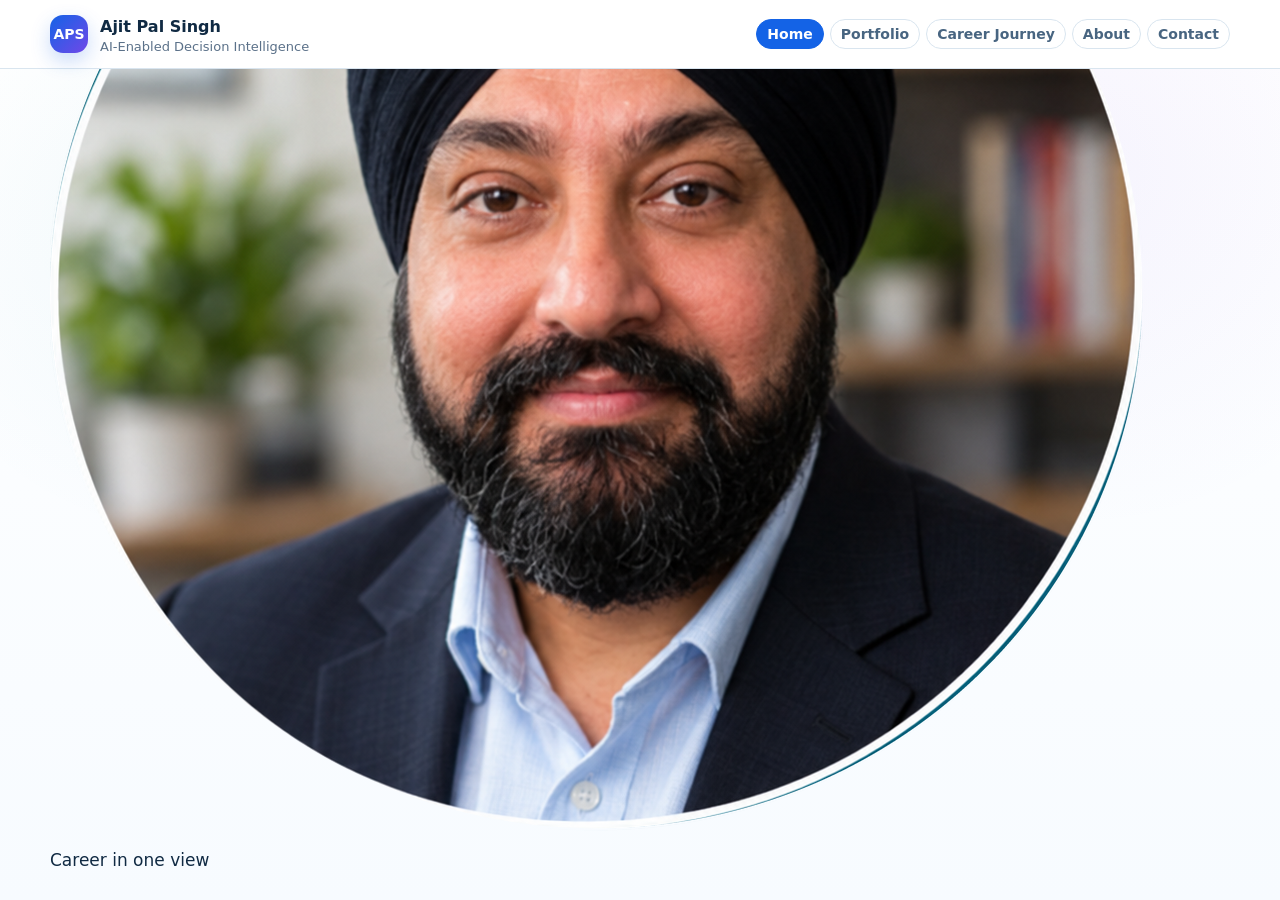
==== commit 080163af: "Replace static home infographic with evidence-controlled career map" ====
--- a/index.html
+++ b/index.html
@@ -4,11 +4,10 @@
 <a class="case" href="projects/banking.html#overview">Banking</a>
 <a class="live" href="projects/pricing.html#overview">Pricing &amp; RGM</a>
 <a class="professional" href="projects/finance.html#overview">Finance</a>
+<a class="professional" href="projects/project-economics.html#overview">Project Economics</a>
 <a class="professional" href="projects/engineering.html#overview">Engineering &amp; Innovation</a>
-<a class="secondary" href="projects/customer.html#overview">Customer</a>
-<a class="secondary" href="projects/manufacturing.html#overview">Manufacturing</a>
+<a class="secondary" href="projects/ai-transformation.html#overview">AI Transformation</a>
 <a class="planned" href="projects/supply-chain.html#overview">Supply Chain</a>
-<a class="planned" href="projects/ai-transformation.html#overview">AI Transformation</a>
 </nav></div></header>
 <main id="main">
 <!-- HOME JOURNEY INFOGRAPHIC: START -->
@@ -16,17 +15,34 @@
   <div class="shell home-shell">
     <section class="home-infographic-hero" aria-labelledby="home-hero-title">
       <h1 id="home-hero-title" class="home-sr-only">Ajit Pal Singh — from engineering to AI-enabled decision intelligence</h1>
-      <figure class="hero-infographic-card">
-        <img
-          src="assets/home-journey-infographic.png"
-          alt="Infographic showing Ajit Pal Singh's journey from engineering, product innovation, strategy, pricing, finance and data science to AI-enabled decision intelligence."
-          class="hero-infographic-image"
-        />
-        <nav class="home-desktop-actions" aria-label="Explore Ajit Pal Singh portfolio">
+      <section class="home-evidence-hero" aria-label="Ajit Pal Singh career in one view">
+        <div class="home-evidence-top">
+          <img src="assets/ajit-portrait.png" alt="Ajit Pal Singh" class="home-evidence-portrait"/>
+          <div class="home-evidence-copy">
+            <div class="home-mobile-kicker">Career in one view</div>
+            <h2>Engineering &amp; Simulation → Product &amp; Portfolio → Pricing → Finance → AI</h2>
+            <p>20+ years connecting technical, commercial and financial evidence to decisions — from Philips CAE and product development to global pricing, FP&amp;A and AI-enabled analytics.</p>
+          </div>
+        </div>
+        <div class="home-evidence-steps">
+          <article><span>01</span><b>Engineering &amp; CAE</b><small>ANSYS · thermal · structural/contact · simulation-to-test</small></article>
+          <article><span>02</span><b>Product &amp; Portfolio</b><small>patents · NPI economics · China portfolio scenarios</small></article>
+          <article><span>03</span><b>Pricing &amp; Commercial</b><small>Kuber · 17-market harmonisation · elasticity</small></article>
+          <article><span>04</span><b>Finance &amp; Data Science</b><small>FP&amp;A · STTI · tax-risk analytics · Python / Power BI</small></article>
+          <article><span>05</span><b>AI Decision Intelligence</b><small>governed AI · analytics products · human-in-the-loop workflows</small></article>
+        </div>
+        <div class="home-evidence-proof">
+          <span><b>6</b><small>Philips patent families</small></span>
+          <span><b>10</b><small>CAE examples</small></span>
+          <span><b>~2M</b><small>price-analytics records</small></span>
+          <span><b>17</b><small>markets</small></span>
+          <span><b>&gt;€450M</b><small>annual STTI scope</small></span>
+        </div>
+        <nav class="home-evidence-actions" aria-label="Explore Ajit Pal Singh portfolio">
           <a class="home-cta primary" href="projects/banking.html#overview" data-site-link="projects">Explore Portfolio</a>
           <a class="home-cta" href="#experience" data-site-link="experience">Career Journey</a>
         </nav>
-      </figure>
+      </section>
 
       <section class="home-mobile-story" aria-label="Ajit Pal Singh career journey">
         <div class="home-mobile-kicker">Career in one view</div>
@@ -59,7 +75,7 @@
     <div class="projects-overview-head portfolio-head">
       <div>
         <div class="kicker">Selected work &amp; professional evidence</div>
-        <h2>One career. Four strong evidence pillars.</h2>
+        <h2>One career. Five evidence-backed pillars.</h2>
         <p>The portfolio combines independent case studies with selected professional experience. The common thread is turning complex technical, commercial and financial evidence into decisions people can act on.</p>
       </div>
       <div class="portfolio-legend">
@@ -103,6 +119,14 @@
         <span class="work-link">Explore Finance →</span>
       </a>
 
+      <a class="selected-work-card project-economics-work" href="projects/project-economics.html#overview">
+        <div class="work-status professional-status">Professional case study</div>
+        <h3>Project Economics &amp; Portfolio Analytics</h3>
+        <p>Business-case realisation for two major MR launches plus China portfolio root-cause and scenario analytics.</p>
+        <div class="work-proof"><b>~€300M</b><span>annual-sales scale</span><b>53 / 330</b><span>SKUs generated 80% of market value</span></div>
+        <span class="work-link">Explore Project Economics →</span>
+      </a>
+
       <a class="selected-work-card engineering-work" href="projects/engineering.html#overview">
         <div class="work-status professional-status">Professional case study</div>
         <h3>Engineering, Innovation &amp; Product Development</h3>
@@ -115,13 +139,12 @@
     <div class="secondary-work-row">
       <div class="secondary-copy">
         <b>Additional evidence areas</b>
-        <span>Customer &amp; Portfolio · Manufacturing · Supply Chain · AI Transformation</span>
+        <span>Supply Chain · AI Transformation</span>
       </div>
       <details class="secondary-areas">
         <summary>View additional areas</summary>
         <div>
-          <a href="projects/customer.html#overview"><b>Customer &amp; Portfolio</b><small>professional case study · segmentation, conjoint, value pricing</small></a>
-          <a href="projects/manufacturing.html#overview"><b>Manufacturing</b><small>professional case study · industrialisation, ramp-up, quality and cost</small></a>
+          <a href="projects/project-economics.html#overview"><b>Project Economics</b><small>professional case study · NPI value realisation · portfolio scenarios</small></a>
           <a href="projects/supply-chain.html#overview"><b>Supply Chain</b><small>in development</small></a>
           <a href="projects/ai-transformation.html#overview"><b>AI Transformation</b><small>current practice · governed AI and agentic workflows</small></a>
         </div>
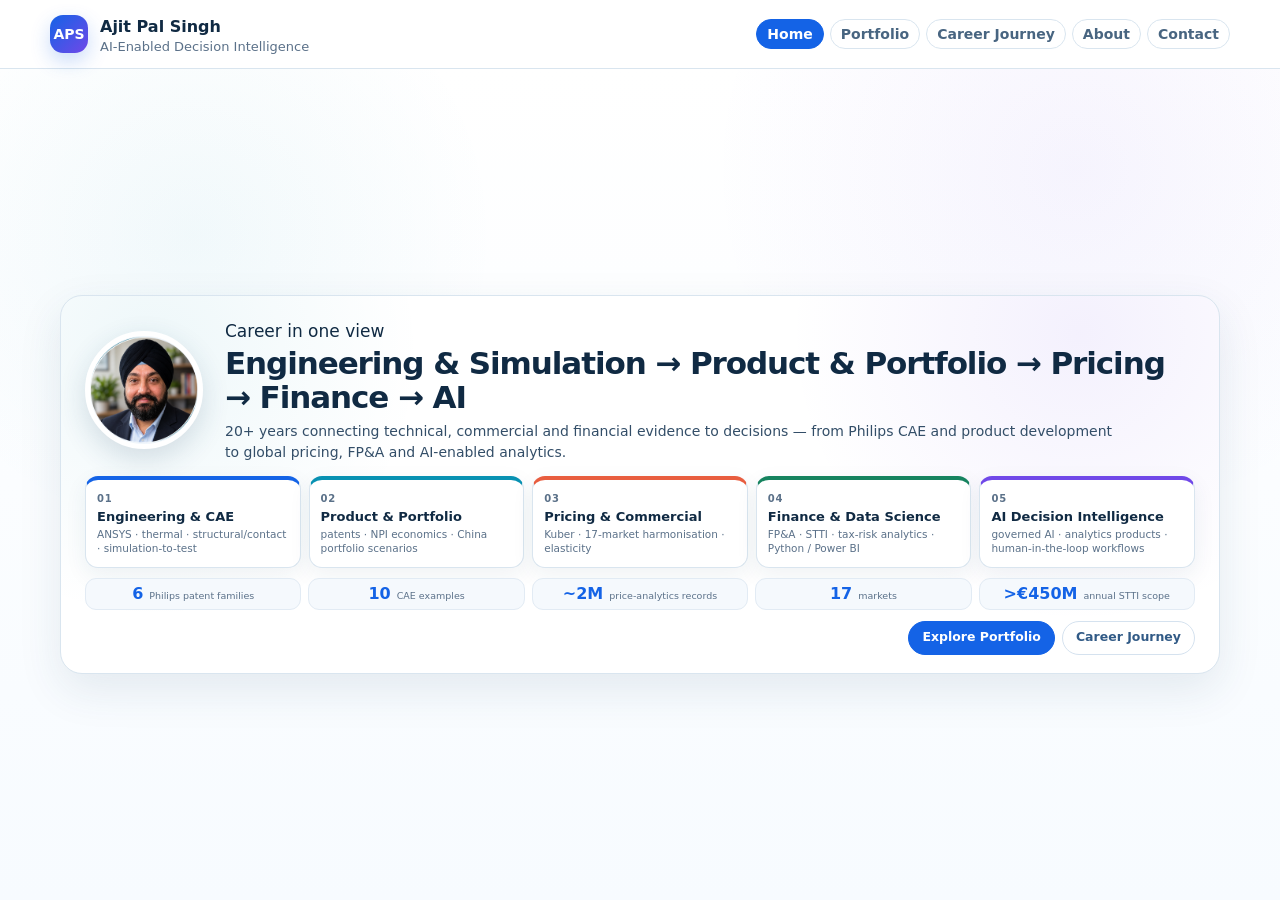
==== commit b6d8bd70: "Remove unsupported conjoint shorthand from public career summary" ====
--- a/index.html
+++ b/index.html
@@ -53,7 +53,7 @@
           <article><span>01</span><div><b>Engineering &amp; Simulation</b><small>IIT Madras · NUS CFD · Philips Singapore · FEA / CFD</small></div></article>
           <article><span>02</span><div><b>Product Innovation</b><small>6 Philips patent families · product development · industrialisation</small></div></article>
           <article><span>03</span><div><b>Technology Consulting</b><small>Cross-category R&amp;D · testing · front-end innovation</small></div></article>
-          <article><span>04</span><div><b>Pricing &amp; Portfolio</b><small>Segmentation · conjoint · value pricing · commercial economics</small></div></article>
+          <article><span>04</span><div><b>Pricing &amp; Portfolio</b><small>root-cause analytics · scenarios · SKU economics</small></div></article>
           <article><span>05</span><div><b>Finance &amp; Data Science</b><small>17 markets · pricing / FP&A · governed decision analytics</small></div></article>
           <article><span>06</span><div><b>AI Decision Intelligence</b><small>Pricing · banking · governed AI · agentic analytical workflows</small></div></article>
         </div>
@@ -178,7 +178,7 @@
       <i>→</i>
       <div class="career-step consulting"><span>03</span><b>Technology Consulting</b><small>cross-category R&amp;D</small></div>
       <i>→</i>
-      <div class="career-step commercial"><span>04</span><b>Commercial &amp; Pricing</b><small>portfolio · conjoint · value</small></div>
+      <div class="career-step commercial"><span>04</span><b>Commercial &amp; Pricing</b><small>portfolio · pricing · scenarios</small></div>
       <i>→</i>
       <div class="career-step finance"><span>05</span><b>Finance &amp; Data Science</b><small>global pricing · KPIs</small></div>
       <i>→</i>
--- a/styles.css
+++ b/styles.css
@@ -2695,3 +2695,135 @@
   }
 }
 /* PORTFOLIO COMPLETION PASS: END */
+
+
+/* V16 EVIDENCE REFRESH */
+.home-evidence-hero{
+  width:min(1160px,100%);
+  max-height:100%;
+  padding:22px 24px 18px;
+  border:1px solid var(--line);
+  border-radius:22px;
+  background:
+    radial-gradient(circle at 88% 10%,rgba(112,72,232,.08),transparent 27%),
+    radial-gradient(circle at 8% 15%,rgba(8,145,178,.07),transparent 24%),
+    #fff;
+  box-shadow:var(--shadow);
+}
+.home-evidence-top{
+  display:grid;
+  grid-template-columns:118px 1fr;
+  align-items:center;
+  gap:22px;
+}
+.home-evidence-portrait{
+  width:118px;
+  height:118px;
+  object-fit:contain;
+  border-radius:50%;
+  border:5px solid #fff;
+  box-shadow:0 10px 28px rgba(31,66,102,.16);
+  background:#eef5fb;
+}
+.home-evidence-copy h2{
+  margin:2px 0 7px;
+  font-size:31px;
+  line-height:1.08;
+  letter-spacing:-.035em;
+}
+.home-evidence-copy p{
+  margin:0;
+  max-width:890px;
+  color:var(--text);
+  font-size:14px;
+  line-height:1.45;
+}
+.home-evidence-steps{
+  display:grid;
+  grid-template-columns:repeat(5,1fr);
+  gap:8px;
+  margin-top:14px;
+}
+.home-evidence-steps article{
+  min-width:0;
+  padding:11px;
+  border:1px solid var(--line);
+  border-top:4px solid var(--blue);
+  border-radius:13px;
+  background:#fff;
+  box-shadow:var(--shadow-soft);
+}
+.home-evidence-steps article:nth-child(2){border-top-color:var(--cyan)}
+.home-evidence-steps article:nth-child(3){border-top-color:var(--coral)}
+.home-evidence-steps article:nth-child(4){border-top-color:var(--green)}
+.home-evidence-steps article:nth-child(5){border-top-color:var(--violet)}
+.home-evidence-steps article>span{
+  display:block;
+  color:var(--muted);
+  font-size:10px;
+  font-weight:900;
+  letter-spacing:.08em;
+}
+.home-evidence-steps b{
+  display:block;
+  margin-top:2px;
+  font-size:13px;
+  line-height:1.2;
+}
+.home-evidence-steps small{
+  display:block;
+  margin-top:4px;
+  color:var(--muted);
+  font-size:10.5px;
+  line-height:1.3;
+}
+.home-evidence-proof{
+  display:grid;
+  grid-template-columns:repeat(5,1fr);
+  gap:7px;
+  margin-top:10px;
+}
+.home-evidence-proof span{
+  display:flex;
+  align-items:baseline;
+  justify-content:center;
+  gap:6px;
+  min-width:0;
+  padding:7px 8px;
+  border-radius:11px;
+  background:#f5f9fd;
+  border:1px solid #e2ebf4;
+}
+.home-evidence-proof b{
+  color:var(--blue);
+  font-size:16px;
+  line-height:1;
+}
+.home-evidence-proof small{
+  color:var(--muted);
+  font-size:9.5px;
+  line-height:1.15;
+}
+.home-evidence-actions{
+  display:flex;
+  justify-content:flex-end;
+  gap:7px;
+  margin-top:11px;
+}
+.selected-work-grid{
+  grid-template-columns:repeat(auto-fit,minmax(205px,1fr));
+}
+.selected-work-card.project-economics-work{border-top-color:var(--violet)}
+.project-economics-work .professional-status{background:var(--violet-soft)!important;color:var(--violet)!important}
+.project-economics-work .work-proof b{color:var(--violet)}
+
+@media(max-width:980px){
+  .home-evidence-top{grid-template-columns:92px 1fr;gap:15px}
+  .home-evidence-portrait{width:92px;height:92px}
+  .home-evidence-copy h2{font-size:25px}
+  .home-evidence-steps{grid-template-columns:repeat(3,1fr)}
+  .home-evidence-proof{grid-template-columns:repeat(3,1fr)}
+}
+@media(max-width:720px){
+  .home-evidence-hero{display:none}
+}
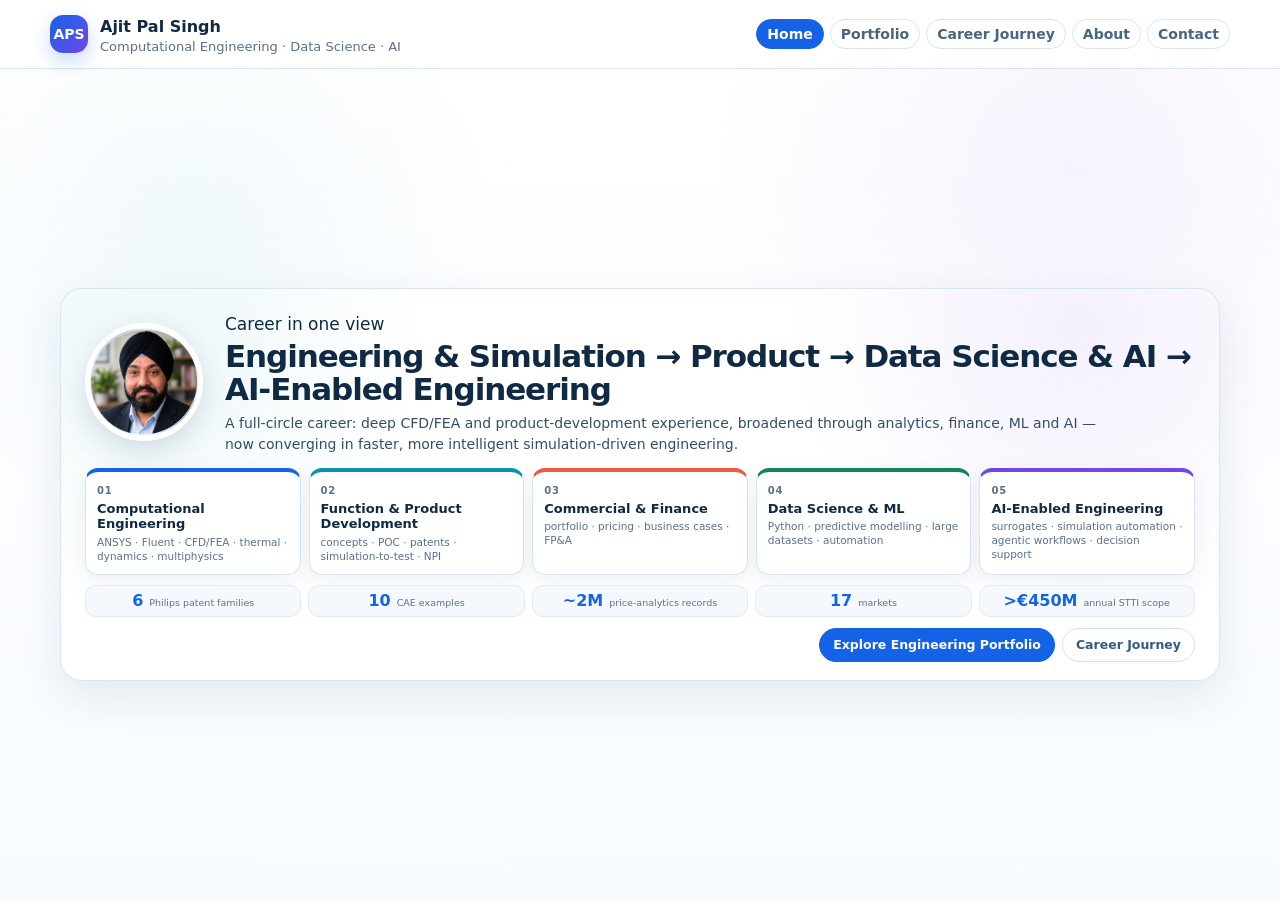
==== commit 42e5107c: "Reframe portfolio around full-circle technical direction" ====
--- a/index.html
+++ b/index.html
@@ -1,11 +1,11 @@
-<!doctype html><html lang="en"><head><meta charset="utf-8"/><meta name="viewport" content="width=device-width,initial-scale=1"/><meta http-equiv="Cache-Control" content="no-cache, no-store, must-revalidate"/><meta http-equiv="Pragma" content="no-cache"/><meta http-equiv="Expires" content="0"/><title>Ajit Pal Singh — AI-Enabled Decision Intelligence</title><meta name="description" content="Portfolio of Ajit Pal Singh — AI-enabled decision intelligence across pricing, finance, banking, supply chain, engineering and business analytics."/><meta property="og:type" content="website"/><meta property="og:title" content="Ajit Pal Singh — AI-Enabled Decision Intelligence"/><meta property="og:description" content="AI-enabled decision intelligence across pricing, finance, banking, supply chain, engineering and business analytics."/><meta name="twitter:card" content="summary"/><link rel="icon" href="assets/favicon.svg" type="image/svg+xml"/><link rel="stylesheet" href="styles.css?v=20260919-EDULOGO3"/></head>
+<!doctype html><html lang="en"><head><meta charset="utf-8"/><meta name="viewport" content="width=device-width,initial-scale=1"/><meta http-equiv="Cache-Control" content="no-cache, no-store, must-revalidate"/><meta http-equiv="Pragma" content="no-cache"/><meta http-equiv="Expires" content="0"/><title>Ajit Pal Singh — Computational Engineering, Data Science & AI</title><meta name="description" content="Ajit Pal Singh — computational engineering and simulation, function development, product innovation, data science, finance analytics and AI-enabled decision systems."/><meta property="og:type" content="website"/><meta property="og:title" content="Ajit Pal Singh — Computational Engineering, Data Science & AI"/><meta property="og:description" content="A full-circle career: CFD/FEA and product engineering, broadened through data science and AI, now converging in AI-enabled computational engineering."/><meta name="twitter:card" content="summary"/><link rel="icon" href="assets/favicon.svg" type="image/svg+xml"/><link rel="stylesheet" href="styles.css?v=20260920-V16QA1"/></head>
 <body><a class="skip-link" href="#main">Skip to content</a>
-<header class="site-header"><div class="shell topbar"><a class="identity" href="#home" data-site-link="home"><span class="identity-mark">APS</span><span><b>Ajit Pal Singh</b><small>AI-Enabled Decision Intelligence</small></span></a><button class="menu-btn" data-menu-button aria-label="Open menu" aria-expanded="false">☰</button><nav class="main-nav" data-main-nav aria-label="Main navigation"><a class="active" href="#home" data-site-link="home">Home</a><a href="projects/banking.html#overview" data-site-link="projects">Portfolio</a><a href="#experience" data-site-link="experience">Career Journey</a><a href="#about" data-site-link="about">About</a><a href="#contact" data-site-link="contact">Contact</a></nav></div><div class="project-nav-wrap" data-home-project-nav hidden><nav class="shell project-nav portfolio-project-nav" aria-label="Portfolio selection">
+<header class="site-header"><div class="shell topbar"><a class="identity" href="#home" data-site-link="home"><span class="identity-mark">APS</span><span><b>Ajit Pal Singh</b><small>Computational Engineering · Data Science · AI</small></span></a><button class="menu-btn" data-menu-button aria-label="Open menu" aria-expanded="false">☰</button><nav class="main-nav" data-main-nav aria-label="Main navigation"><a class="active" href="#home" data-site-link="home">Home</a><a href="projects/engineering.html#overview" data-site-link="projects">Portfolio</a><a href="#experience" data-site-link="experience">Career Journey</a><a href="#about" data-site-link="about">About</a><a href="#contact" data-site-link="contact">Contact</a></nav></div><div class="project-nav-wrap" data-home-project-nav hidden><nav class="shell project-nav portfolio-project-nav" aria-label="Portfolio selection">
+<a class="professional" href="projects/engineering.html#overview">Engineering &amp; Simulation</a>
 <a class="case" href="projects/banking.html#overview">Banking</a>
 <a class="live" href="projects/pricing.html#overview">Pricing &amp; RGM</a>
 <a class="professional" href="projects/finance.html#overview">Finance</a>
 <a class="professional" href="projects/project-economics.html#overview">Project Economics</a>
-<a class="professional" href="projects/engineering.html#overview">Engineering &amp; Innovation</a>
 <a class="secondary" href="projects/ai-transformation.html#overview">AI Transformation</a>
 <a class="planned" href="projects/supply-chain.html#overview">Supply Chain</a>
 </nav></div></header>
@@ -14,22 +14,22 @@
 <section id="home" class="home-view" data-site-view="home">
   <div class="shell home-shell">
     <section class="home-infographic-hero" aria-labelledby="home-hero-title">
-      <h1 id="home-hero-title" class="home-sr-only">Ajit Pal Singh — from engineering to AI-enabled decision intelligence</h1>
+      <h1 id="home-hero-title" class="home-sr-only">Ajit Pal Singh — computational engineering, data science and AI</h1>
       <section class="home-evidence-hero" aria-label="Ajit Pal Singh career in one view">
         <div class="home-evidence-top">
           <img src="assets/ajit-portrait.png" alt="Ajit Pal Singh" class="home-evidence-portrait"/>
           <div class="home-evidence-copy">
             <div class="home-mobile-kicker">Career in one view</div>
-            <h2>Engineering &amp; Simulation → Product &amp; Portfolio → Pricing → Finance → AI</h2>
-            <p>20+ years connecting technical, commercial and financial evidence to decisions — from Philips CAE and product development to global pricing, FP&amp;A and AI-enabled analytics.</p>
+            <h2>Engineering &amp; Simulation → Product → Data Science &amp; AI → AI-Enabled Engineering</h2>
+            <p>A full-circle career: deep CFD/FEA and product-development experience, broadened through analytics, finance, ML and AI — now converging in faster, more intelligent simulation-driven engineering.</p>
           </div>
         </div>
         <div class="home-evidence-steps">
-          <article><span>01</span><b>Engineering &amp; CAE</b><small>ANSYS · thermal · structural/contact · simulation-to-test</small></article>
-          <article><span>02</span><b>Product &amp; Portfolio</b><small>patents · NPI economics · China portfolio scenarios</small></article>
-          <article><span>03</span><b>Pricing &amp; Commercial</b><small>Kuber · 17-market harmonisation · elasticity</small></article>
-          <article><span>04</span><b>Finance &amp; Data Science</b><small>FP&amp;A · STTI · tax-risk analytics · Python / Power BI</small></article>
-          <article><span>05</span><b>AI Decision Intelligence</b><small>governed AI · analytics products · human-in-the-loop workflows</small></article>
+          <article><span>01</span><b>Computational Engineering</b><small>ANSYS · Fluent · CFD/FEA · thermal · dynamics · multiphysics</small></article>
+          <article><span>02</span><b>Function &amp; Product Development</b><small>concepts · POC · patents · simulation-to-test · NPI</small></article>
+          <article><span>03</span><b>Commercial &amp; Finance</b><small>portfolio · pricing · business cases · FP&amp;A</small></article>
+          <article><span>04</span><b>Data Science &amp; ML</b><small>Python · predictive modelling · large datasets · automation</small></article>
+          <article><span>05</span><b>AI-Enabled Engineering</b><small>surrogates · simulation automation · agentic workflows · decision support</small></article>
         </div>
         <div class="home-evidence-proof">
           <span><b>6</b><small>Philips patent families</small></span>
@@ -39,30 +39,30 @@
           <span><b>&gt;€450M</b><small>annual STTI scope</small></span>
         </div>
         <nav class="home-evidence-actions" aria-label="Explore Ajit Pal Singh portfolio">
-          <a class="home-cta primary" href="projects/banking.html#overview" data-site-link="projects">Explore Portfolio</a>
+          <a class="home-cta primary" href="projects/engineering.html#overview" data-site-link="projects">Explore Engineering Portfolio</a>
           <a class="home-cta" href="#experience" data-site-link="experience">Career Journey</a>
         </nav>
       </section>
 
       <section class="home-mobile-story" aria-label="Ajit Pal Singh career journey">
         <div class="home-mobile-kicker">Career in one view</div>
-        <h2>Engineering → Innovation → Pricing → Finance → AI</h2>
-        <p class="home-mobile-intro">20+ years turning technical, commercial and financial evidence into decisions people can act on.</p>
+        <h2>Engineering &amp; Simulation → Product → Data Science &amp; AI → AI-Enabled Engineering</h2>
+        <p class="home-mobile-intro">Deep engineering specialization broadened through business, data science and AI — now converging in modern computational engineering.</p>
 
         <div class="home-mobile-steps">
-          <article><span>01</span><div><b>Engineering &amp; Simulation</b><small>IIT Madras · NUS CFD · Philips Singapore · FEA / CFD</small></div></article>
-          <article><span>02</span><div><b>Product Innovation</b><small>6 Philips patent families · product development · industrialisation</small></div></article>
-          <article><span>03</span><div><b>Technology Consulting</b><small>Cross-category R&amp;D · testing · front-end innovation</small></div></article>
-          <article><span>04</span><div><b>Pricing &amp; Portfolio</b><small>root-cause analytics · scenarios · SKU economics</small></div></article>
-          <article><span>05</span><div><b>Finance &amp; Data Science</b><small>17 markets · pricing / FP&A · governed decision analytics</small></div></article>
-          <article><span>06</span><div><b>AI Decision Intelligence</b><small>Pricing · banking · governed AI · agentic analytical workflows</small></div></article>
+          <article><span>01</span><div><b>Computational Engineering</b><small>ANSYS · Fluent · CFD/FEA · thermal · dynamics</small></div></article>
+          <article><span>02</span><div><b>Function &amp; Product Development</b><small>concepts · POC · patents · simulation-to-test</small></div></article>
+          <article><span>03</span><div><b>Commercial &amp; Finance</b><small>portfolio · pricing · business cases · FP&amp;A</small></div></article>
+          <article><span>04</span><div><b>Data Science &amp; ML</b><small>Python · predictive modelling · large datasets</small></div></article>
+          <article><span>05</span><div><b>AI-Enabled Engineering</b><small>surrogates · automation · agentic workflows</small></div></article>
         </div>
 
         <div class="home-mobile-proof">
           <span><b>6</b><small>patent families</small></span>
           <span><b>10</b><small>CAE examples</small></span>
+          <span><b>~2M</b><small>price-analytics records</small></span>
           <span><b>17</b><small>markets</small></span>
-          <span><b>&gt;€450M</b><small>annual trade-investment scope</small></span>
+          <span><b>&gt;€450M</b><small>annual STTI scope</small></span>
         </div>
       </section>
     </section>
@@ -75,8 +75,8 @@
     <div class="projects-overview-head portfolio-head">
       <div>
         <div class="kicker">Selected work &amp; professional evidence</div>
-        <h2>One career. Five evidence-backed pillars.</h2>
-        <p>The portfolio combines independent case studies with selected professional experience. The common thread is turning complex technical, commercial and financial evidence into decisions people can act on.</p>
+        <h2>One career. Engineering depth with data, AI and business breadth.</h2>
+        <p>Engineering &amp; Simulation is now the primary technical portfolio. Banking, pricing, finance and AI remain live because they show the later analytical capabilities that differentiate this engineering profile.</p>
       </div>
       <div class="portfolio-legend">
         <span><i class="dot live-dot"></i>Published / live</span>
@@ -85,16 +85,24 @@
       </div>
     </div>
 
-    <div class="decision-flow portfolio-decision-flow" aria-label="Decision intelligence approach">
-      <span>Business Problem</span><b>→</b>
-      <span>Evidence</span><b>→</b>
-      <span>Analytics / Models</span><b>→</b>
-      <span>Decision System</span><b>→</b>
-      <span>Human Action</span><b>→</b>
-      <span>Business Value</span>
+    <div class="decision-flow portfolio-decision-flow" aria-label="Engineering and decision approach">
+      <span>Problem / Function</span><b>→</b>
+      <span>Physics / Evidence</span><b>→</b>
+      <span>Simulation / Models</span><b>→</b>
+      <span>Test / Validate</span><b>→</b>
+      <span>Decision / POC</span><b>→</b>
+      <span>Product / Business Value</span>
     </div>
 
     <div class="selected-work-grid">
+      <a class="selected-work-card engineering-work" href="projects/engineering.html#overview">
+        <div class="work-status professional-status">Primary technical portfolio</div>
+        <h3>Computational Engineering &amp; Simulation</h3>
+        <p>Industrial ANSYS/Fluent CFD &amp; FEA, thermal-fluid and transient-dynamic work; function development; simulation automation; and the emerging AI/ML-enabled CAE direction.</p>
+        <div class="work-proof"><b>10</b><span>industrial simulation cases</span><b>CFD + FEA</b><span>physics → model → test → decision</span></div>
+        <span class="work-link">Explore Engineering →</span>
+      </a>
+
       <a class="selected-work-card banking-work" href="projects/banking.html#overview">
         <div class="work-status">Independent POC</div>
         <h3>Banking Transaction Intelligence</h3>
@@ -127,13 +135,7 @@
         <span class="work-link">Explore Project Economics →</span>
       </a>
 
-      <a class="selected-work-card engineering-work" href="projects/engineering.html#overview">
-        <div class="work-status professional-status">Professional case study</div>
-        <h3>Engineering, Innovation &amp; Product Development</h3>
-        <p>ANSYS CAE, transient thermal and structural/contact simulation, invention evidence, product development and cross-site technical leadership.</p>
-        <div class="work-proof"><b>6</b><span>patent families</span><b>10</b><span>CAE examples in verified showcase</span></div>
-        <span class="work-link">Explore Engineering →</span>
-      </a>
+      
     </div>
 
     <div class="secondary-work-row">
@@ -144,7 +146,6 @@
       <details class="secondary-areas">
         <summary>View additional areas</summary>
         <div>
-          <a href="projects/project-economics.html#overview"><b>Project Economics</b><small>professional case study · NPI value realisation · portfolio scenarios</small></a>
           <a href="projects/supply-chain.html#overview"><b>Supply Chain</b><small>in development</small></a>
           <a href="projects/ai-transformation.html#overview"><b>AI Transformation</b><small>current practice · governed AI and agentic workflows</small></a>
         </div>
@@ -158,8 +159,8 @@
     <div class="career-hero">
       <div class="career-hero-copy">
         <div class="kicker">Career journey</div>
-        <h2>From physics and product creation to pricing, finance and AI-enabled decisions.</h2>
-        <p>My career is not a sequence of disconnected roles. It is a progression: understand how things work, turn technology into products, connect products to markets and economics, then use data and AI to improve management decisions.</p>
+        <h2>A full circle: from computational engineering to data science and AI — and back to engineering with greater leverage.</h2>
+        <p>The common thread is problem solving. Early career depth came from physics, CFD/FEA and product development; later roles added portfolio economics, finance, large-scale data, ML and AI. The next chapter brings those capabilities together in simulation-driven engineering and function development.</p>
       </div>
       <div class="career-proof">
         <span><b>6</b><small>Philips patent families</small></span>
@@ -172,7 +173,7 @@
     </div>
 
     <div class="career-arc" aria-label="Career progression">
-      <div class="career-step engineering"><span>01</span><b>Engineering</b><small>FEA · CFD · thermal</small></div>
+      <div class="career-step engineering"><span>01</span><b>Engineering</b><small>CAE · thermal · structural</small></div>
       <i>→</i>
       <div class="career-step innovation"><span>02</span><b>Product Innovation</b><small>patents · NPI · industrialisation</small></div>
       <i>→</i>
@@ -187,7 +188,7 @@
 
     <div class="signature-stories">
       <article class="signature-card perfectcare">
-        <div class="signature-icon">PC</div>
+        <div class="signature-icon">IP</div>
         <div>
           <div class="signature-label">Signature innovation</div>
           <h3>Steam-generation innovation &amp; patent evidence</h3>
@@ -224,15 +225,15 @@
           </figure>
           <figure>
             <img src="assets/career/enwake-ece-award-clean.jpg" alt="ENWAKE team receiving the ECE Get Started Programme 2013 award."/>
-            <figcaption>Winning Erasmus center of entrepreneurship competition.</figcaption>
+            <figcaption>Winning the Erasmus Centre for Entrepreneurship competition.</figcaption>
           </figure>
           <figure>
             <img src="assets/career/enwake-team-ecosystem.webp" alt="ENWAKE team at an Erasmus Centre for Entrepreneurship event."/>
-            <figcaption><strong>With Prime Minister of Netherlands (2nd from left)</strong><br>On Ocassion of winning Erasmus Centre for Entrepreneurship (statup) competition</figcaption>
+            <figcaption><strong>With the Prime Minister of the Netherlands (second from left)</strong><br>At an Erasmus Centre for Entrepreneurship startup event.</figcaption>
           </figure>
           <figure>
             <img src="assets/career/enwake-startup-campus.webp" alt="ENWAKE prototype shown at the ECE Startup Campus launch in 2014."/>
-            <figcaption><strong>Dutch Prime Minister with first Enwake Prototype</strong><br>On March 1, 2014, The ECE Startup Campus, an initiative of the Erasmus Centre for Entrepreneurship, was officially opened by the Dutch Prime Minister Mark Rutte.</figcaption>
+            <figcaption><strong>First ENWAKE prototype at the ECE Startup Campus</strong><br>The Startup Campus was officially opened on 1 March 2014.</figcaption>
           </figure>
         </div>
         <div class="enwake-copy">
@@ -269,12 +270,15 @@
         </summary>
         <div class="chapter-body">
           <div class="chapter-grid">
-            <div><h3>Engineering &amp; simulation</h3><p>Verified and strongly corroborated evidence includes ANSYS thermal / transient-thermal and structural work, experimental correlation, optimisation studies and transfer of thermal/flow simulation knowledge.</p></div>
+            <div><h3>Engineering &amp; simulation</h3><p>Hands-on ANSYS and FLUENT work across thermal, structural, fluid-flow, multiphase / phase-change and robustness analysis; Ajit confirms supporting approximately 80 internal designers during the Singapore simulation-specialist period.</p></div>
+            <div><h3>PerfectCare innovation</h3><p>Ajit confirms using FLUENT to optimise cyclone / steam-flow behaviour during PerfectCare development; surviving archive evidence is incomplete, while the associated invention record is publicly documented through Philips patent families.</p></div>
             <div><h3>Product lifecycle</h3><p>Product design from requirements and concept selection through specification, detailed design, prototyping, testing, pilot run and production ramp-up.</p></div>
             <div><h3>Innovation &amp; patents</h3><p>Named inventor/co-inventor across six Philips patent families/publications in steam-generation and garment-care technology.</p></div>
+            <div><h3>Cost &amp; scale</h3><p>Ajit confirms approximately 20% product-cost reduction on a next-generation iron platform at roughly 3 million units/year scale.</p></div>
+            <div><h3>Offshore R&amp;D partnership</h3><p>Ajit confirms evaluating engineering partners, selecting the provider and helping scale the relationship from roughly 10–15 to more than 100 mechanical and electronics engineers.</p></div>
             <div><h3>Industrialisation</h3><p>Production trials and ramp-up exposure across Batam (Indonesia), China and India, with post-NPI quality problem solving before lifecycle handover.</p></div>
-            <div><h3>Cost &amp; scale</h3><p>Historical cost and volume claims are retained only in the private evidence ledger unless primary corroboration is available for a specific application.</p></div>
-            <div><h3>Offshore R&amp;D</h3><p>Represented Philips Singapore in a multi-site Simulation Cluster and owned structured transfer of simulation requirements, boundary conditions, optimisation logic and interpretation before moving to Drachten.</p></div>
+            <div><h3>Bangkok thermal study</h3><p>Authored a 2006 boiler-mounting thermal study combining sensitivity analysis and experimental correlation; the selected concept reduced calculated peak temperature from 123°C to 107°C.</p></div>
+            <div><h3>Technical transition</h3><p>Represented Philips Singapore in a multi-site Simulation Cluster and owned structured transfer of simulation requirements, boundary conditions, optimisation logic and interpretation before moving to Drachten.</p></div>
           </div>
         </div>
       </details>
@@ -320,7 +324,7 @@
           <div class="chapter-grid">
             <div><h3>Customer &amp; market perspective</h3><p>Personally authored China shaver value-decline analysis linking market, price-band, competitor, volume, value and SKU movements.</p></div>
             <div><h3>Decision methods</h3><p>The analysis found 7.7% value decline despite 4% volume growth; 12 SKUs represented RMB295M, or 67%, of the analysed value decline.</p></div>
-            <div><h3>Market execution</h3><p>Range analysis showed 53 of 330 SKUs generated 80% of market value; contribution to forward range scenarios is strongly corroborated, without claiming realised outcomes.</p></div>
+            <div><h3>Market execution</h3><p>Range analysis showed 53 of 330 SKUs generated 80% of market value. Ajit supported the analysis team for forward range scenarios and confirms selected scenario / range decisions were later realised; his role remained analytical support rather than final decision ownership.</p></div>
           </div>
         </div>
       </details>
@@ -452,5 +456,5 @@
   </div>
 </section>
 
-<section id="contact" class="section white" data-site-view="contact"><div class="shell"><div class="contact-band"><div><div class="kicker">Contact</div><h2>Explore the evidence or start a conversation.</h2><p>Available for senior data science, pricing, analytics, decision-intelligence and AI-product opportunities.</p></div><div class="actions"><a class="btn" href="https://github.com/Ajit2018" target="_blank" rel="noopener">GitHub ↗</a><a class="btn" href="https://www.linkedin.com/in/ajitpalsingh111/" target="_blank" rel="noopener">LinkedIn ↗</a><a class="btn primary" href="mailto:ajitpalsingh0522@gmail.com">Email Ajit</a></div></div></div></section>
-</main><footer><div class="shell footer-row"><span>© Ajit Pal Singh — AI-Enabled Decision Intelligence</span><span>Public portfolio · independent project evidence</span></div></footer><script src="script.js?v=20260918-ABOUTONE1"></script><!-- 20260918-NAVCANON1 --></body></html>
+<section id="contact" class="section white" data-site-view="contact"><div class="shell"><div class="contact-band"><div><div class="kicker">Contact</div><h2>Explore the evidence or start a conversation.</h2><p>Available for senior analytics, pricing, finance transformation, project economics, engineering / CAE and AI-enabled decision roles.</p></div><div class="actions"><a class="btn" href="https://github.com/Ajit2018" target="_blank" rel="noopener">GitHub ↗</a><a class="btn" href="https://www.linkedin.com/in/ajitpalsingh111/" target="_blank" rel="noopener">LinkedIn ↗</a><a class="btn primary" href="mailto:ajitpalsingh0522@gmail.com">Email Ajit</a></div></div></div></section>
+</main><footer><div class="shell footer-row"><span>© Ajit Pal Singh — AI-Enabled Decision Intelligence</span><span>Public portfolio · professional evidence + independent projects</span></div></footer><script src="script.js?v=20260920-V16QA1"></script><!-- 20260918-NAVCANON1 --></body></html>
--- a/styles.css
+++ b/styles.css
@@ -2827,3 +2827,523 @@
 @media(max-width:720px){
   .home-evidence-hero{display:none}
 }
+
+
+/* V16 QA POLISH */
+.evidence-visual-grid{
+  display:grid;
+  grid-template-columns:repeat(2,minmax(0,1fr));
+  gap:12px;
+  margin:14px 0;
+}
+.evidence-visual-card{
+  min-width:0;
+  padding:15px;
+  border:1px solid var(--line);
+  border-radius:16px;
+  background:linear-gradient(145deg,#fff,#f8fbff);
+  box-shadow:var(--shadow-soft);
+}
+.evidence-visual-head{
+  display:flex;
+  justify-content:space-between;
+  gap:12px;
+  align-items:baseline;
+  margin-bottom:10px;
+}
+.evidence-visual-head span{
+  color:var(--blue);
+  font-size:10px;
+  font-weight:900;
+  letter-spacing:.09em;
+}
+.evidence-visual-head b{
+  font-size:14px;
+  line-height:1.2;
+  text-align:right;
+}
+.evidence-visual-card p{
+  margin:10px 0 0;
+  color:var(--muted);
+  font-size:12px;
+  line-height:1.4;
+}
+.bar-compare{
+  display:grid;
+  gap:8px;
+}
+.bar-compare>div{
+  display:grid;
+  grid-template-columns:105px 1fr 58px;
+  gap:8px;
+  align-items:center;
+}
+.bar-compare small{
+  color:var(--muted);
+  font-size:10.5px;
+}
+.bar-compare i{
+  display:block;
+  width:var(--bar);
+  height:12px;
+  border-radius:999px;
+  background:linear-gradient(90deg,var(--coral),#f0a286);
+}
+.bar-compare.positive i{
+  background:linear-gradient(90deg,var(--cyan),var(--blue));
+}
+.bar-compare strong{
+  font-size:12px;
+  text-align:right;
+}
+.driver-equation{
+  display:flex;
+  align-items:center;
+  justify-content:center;
+  flex-wrap:wrap;
+  gap:6px;
+  padding:12px;
+  border:1px solid #e3ebf4;
+  border-radius:13px;
+  background:#fff;
+}
+.driver-equation span{
+  padding:7px 9px;
+  border-radius:9px;
+  background:var(--blue-soft);
+  color:var(--blue);
+  font-size:11px;
+  font-weight:900;
+}
+.driver-equation span.result{
+  background:var(--green-soft);
+  color:var(--green);
+}
+.driver-equation b{
+  color:#7890a5;
+  font-size:13px;
+}
+.pareto-visual{
+  display:grid;
+  grid-template-columns:1fr auto 1fr;
+  gap:12px;
+  align-items:center;
+  min-height:76px;
+  padding:10px 12px;
+  border:1px solid #e3ebf4;
+  border-radius:13px;
+  background:#fff;
+}
+.pareto-share,.pareto-value{
+  text-align:center;
+}
+.pareto-share strong,.pareto-value strong{
+  display:block;
+  color:var(--violet);
+  font-size:27px;
+  line-height:1;
+}
+.pareto-value strong{color:var(--green)}
+.pareto-share small,.pareto-value small{
+  display:block;
+  margin-top:4px;
+  color:var(--muted);
+  font-size:10.5px;
+}
+.pareto-arrow{
+  color:#8ba0b3;
+  font-weight:900;
+}
+@media(max-width:720px){
+  .home-mobile-proof span:last-child:nth-child(odd){grid-column:1/-1}
+  .evidence-visual-grid{grid-template-columns:1fr}
+  .bar-compare>div{grid-template-columns:92px 1fr 54px}
+  .evidence-visual-head{align-items:flex-start}
+}
+
+/* Engineering visual enrichment review branch */
+.engineering-context-section {
+  margin-top: clamp(3rem, 7vw, 5.5rem);
+  padding-top: clamp(2rem, 4vw, 3rem);
+  border-top: 1px solid rgba(29, 74, 99, 0.16);
+}
+
+.engineering-visual-section-head {
+  display: grid;
+  grid-template-columns: minmax(0, 1.05fr) minmax(18rem, 0.95fr);
+  gap: clamp(1.5rem, 5vw, 4rem);
+  align-items: end;
+  margin-bottom: 1.6rem;
+}
+
+.engineering-visual-section-head h2 {
+  margin: 0.35rem 0 0;
+  max-width: 18ch;
+  font-size: clamp(2rem, 4vw, 3.5rem);
+  line-height: 0.98;
+  letter-spacing: -0.045em;
+}
+
+.engineering-visual-section-head > p {
+  margin: 0;
+  max-width: 58ch;
+  color: var(--muted, #566b77);
+  line-height: 1.65;
+}
+
+.product-context-grid {
+  display: grid;
+  grid-template-columns: repeat(4, minmax(0, 1fr));
+  gap: 1rem;
+}
+
+.product-context-card {
+  min-height: 0;
+  margin: 0;
+  display: grid;
+  grid-template-rows: 14rem auto;
+  overflow: hidden;
+  border: 1px solid rgba(21, 73, 98, 0.14);
+  border-radius: 1.15rem;
+  background: #f7fafb;
+  box-shadow: 0 1.1rem 2.6rem rgba(16, 48, 65, 0.07);
+}
+
+.product-context-card-wide {
+  grid-column: span 2;
+}
+
+.product-context-card > img {
+  width: 100%;
+  height: 100%;
+  min-height: 0;
+  object-fit: contain;
+  padding: 1.25rem;
+  background: linear-gradient(145deg, #ffffff, #edf4f6);
+}
+
+.product-context-card:first-child > img {
+  object-fit: contain;
+  object-position: center;
+  padding: 1rem;
+}
+
+.product-context-card:last-child > img {
+  object-fit: contain;
+  padding: 1rem;
+}
+
+.product-context-card figcaption,
+.engineering-story-visual figcaption {
+  padding: 1rem 1.1rem 1.1rem;
+  display: grid;
+  gap: 0.35rem;
+  background: #ffffff;
+}
+
+.product-context-card figcaption b,
+.engineering-story-visual figcaption b {
+  color: #17394c;
+  font-size: 1rem;
+}
+
+.product-context-card figcaption span,
+.engineering-story-visual figcaption span {
+  color: #60727b;
+  font-size: 0.86rem;
+  line-height: 1.45;
+}
+
+.product-context-card figcaption em,
+.engineering-story-visual figcaption em {
+  width: fit-content;
+  margin-top: 0.3rem;
+  padding: 0.28rem 0.48rem;
+  border-radius: 0.38rem;
+  background: #eaf2f4;
+  color: #315d6e;
+  font-size: 0.66rem;
+  font-style: normal;
+  font-weight: 800;
+  letter-spacing: 0.08em;
+}
+
+.engineering-story-strip {
+  display: grid;
+  grid-template-columns: repeat(3, minmax(0, 1fr));
+  gap: 1rem;
+}
+
+.engineering-story-visual {
+  min-width: 0;
+  margin: 0;
+  display: grid;
+  grid-template-rows: minmax(16rem, 1fr) auto;
+  overflow: hidden;
+  border: 1px solid rgba(21, 73, 98, 0.14);
+  border-radius: 1.15rem;
+  background: #ffffff;
+}
+
+.engineering-story-image {
+  min-height: 16rem;
+  display: grid;
+  place-items: center;
+  padding: 1rem;
+  background: #eef4f6;
+}
+
+.engineering-story-image img {
+  width: 100%;
+  height: 100%;
+  max-height: 18rem;
+  object-fit: contain;
+}
+
+.engineering-story-image-patent img {
+  mix-blend-mode: multiply;
+}
+
+.engineering-story-visual figcaption small {
+  color: #2c768e;
+  font-size: 0.68rem;
+  font-weight: 850;
+  letter-spacing: 0.12em;
+}
+
+.engineering-story-visual-representative {
+  background: #123f55;
+}
+
+.engineering-story-diagram {
+  min-height: 16rem;
+  padding: 2rem 1.2rem;
+  display: grid;
+  grid-template-columns: 1fr auto 1fr auto 1fr;
+  gap: 0.45rem;
+  place-items: center;
+  color: #ffffff;
+  background: radial-gradient(circle at 20% 15%, rgba(64, 190, 206, 0.28), transparent 34%), linear-gradient(145deg, #123f55, #0b2d40);
+}
+
+.engineering-story-diagram span {
+  min-height: 5rem;
+  display: grid;
+  place-items: center;
+  padding: 0.7rem;
+  border: 1px solid rgba(255, 255, 255, 0.24);
+  border-radius: 50%;
+  text-align: center;
+  font-size: 0.82rem;
+  font-weight: 750;
+}
+
+.engineering-story-diagram i {
+  color: #81d7df;
+  font-size: 0.68rem;
+  font-style: normal;
+  font-weight: 800;
+  writing-mode: vertical-rl;
+  text-transform: uppercase;
+  letter-spacing: 0.08em;
+}
+
+.engineering-visual-evidence-note {
+  margin: 1.25rem 0 0;
+  padding: 1rem 1.2rem;
+  border-left: 0.24rem solid #2c8397;
+  background: #edf5f6;
+  color: #405d69;
+  line-height: 1.6;
+}
+
+@media (max-width: 900px) {
+  .engineering-visual-section-head {
+    grid-template-columns: 1fr;
+    gap: 1rem;
+  }
+
+  .product-context-grid,
+  .engineering-story-strip {
+    grid-template-columns: repeat(2, minmax(0, 1fr));
+  }
+}
+
+@media (max-width: 620px) {
+  .product-context-grid,
+  .engineering-story-strip {
+    grid-template-columns: 1fr;
+  }
+
+  .product-context-card-wide {
+    grid-column: auto;
+  }
+
+  .engineering-story-diagram {
+    grid-template-columns: 1fr;
+  }
+
+  .engineering-story-diagram i {
+    writing-mode: horizontal-tb;
+  }
+}
+
+
+/* ENGINEERING VISUAL FINAL PASS */
+.engineering-case .case-hero-grid{
+  grid-template-columns:minmax(0,1.15fr) minmax(360px,.85fr);
+  gap:18px;
+  align-items:start;
+}
+.engineering-case .engineering-patent-visual{
+  transform:scale(.96);
+  transform-origin:top right;
+}
+.engineering-case .engineering-context-section{
+  margin-top:32px;
+  padding-top:24px;
+}
+.engineering-case .engineering-visual-section-head.compact{
+  grid-template-columns:minmax(0,1fr) minmax(300px,.72fr);
+  gap:24px;
+  margin-bottom:14px;
+}
+.engineering-case .engineering-visual-section-head.compact h2{
+  max-width:20ch;
+  font-size:clamp(1.85rem,3vw,2.65rem);
+  line-height:1.02;
+}
+.engineering-case .engineering-visual-section-head.compact>p{
+  font-size:14px;
+  line-height:1.5;
+}
+.product-context-strip{
+  display:grid;
+  grid-template-columns:repeat(4,minmax(0,1fr));
+  gap:10px;
+}
+.product-strip-card{
+  margin:0;
+  display:grid;
+  grid-template-rows:130px auto;
+  overflow:hidden;
+  border:1px solid var(--line);
+  border-radius:14px;
+  background:#fff;
+  box-shadow:var(--shadow-soft);
+}
+.product-strip-card img{
+  width:100%;
+  height:100%;
+  object-fit:contain;
+  padding:10px;
+  background:linear-gradient(145deg,#fff,#f2f7fa);
+}
+.product-strip-card.patent-context-card img{
+  mix-blend-mode:multiply;
+}
+.product-strip-card figcaption{
+  padding:10px 11px 12px;
+  display:grid;
+  gap:3px;
+}
+.product-strip-card figcaption b{
+  color:#123c55;
+  font-size:13px;
+  line-height:1.2;
+}
+.product-strip-card figcaption span{
+  color:var(--muted);
+  font-size:11px;
+  line-height:1.35;
+}
+.engineering-simulation-section{
+  margin-top:28px!important;
+}
+.simulation-gallery{
+  display:grid;
+  grid-template-columns:repeat(2,minmax(0,1fr));
+  gap:14px;
+}
+.simulation-card{
+  margin:0;
+  overflow:hidden;
+  border:1px solid var(--line);
+  border-radius:18px;
+  background:#fff;
+  box-shadow:var(--shadow-soft);
+}
+.simulation-card-media{
+  aspect-ratio:4/3;
+  min-height:0;
+  display:grid;
+  place-items:center;
+  overflow:hidden;
+  background:#f3f7fa;
+}
+.simulation-card-media img{
+  width:100%;
+  height:100%;
+  object-fit:cover;
+  display:block;
+}
+.simulation-card figcaption{
+  padding:13px 15px 15px;
+  display:grid;
+  gap:4px;
+}
+.simulation-card figcaption small{
+  color:var(--cyan);
+  font-size:10px;
+  font-weight:900;
+  letter-spacing:.1em;
+}
+.simulation-card figcaption b{
+  color:#0d3853;
+  font-size:16px;
+}
+.simulation-card figcaption span{
+  color:var(--muted);
+  font-size:12px;
+  line-height:1.45;
+}
+.engineering-case .engineering-visual-evidence-note{
+  margin-top:12px;
+  font-size:13px;
+  line-height:1.45;
+}
+@media(max-width:980px){
+  .engineering-case .case-hero-grid{
+    grid-template-columns:1fr;
+  }
+  .engineering-case .engineering-patent-visual{
+    transform:none;
+  }
+  .product-context-strip{
+    grid-template-columns:repeat(2,minmax(0,1fr));
+  }
+}
+@media(max-width:760px){
+  .engineering-case .engineering-context-section{
+    margin-top:22px;
+    padding-top:18px;
+  }
+  .engineering-case .engineering-visual-section-head.compact{
+    grid-template-columns:1fr;
+    gap:8px;
+  }
+  .simulation-gallery{
+    grid-template-columns:1fr;
+  }
+}
+@media(max-width:520px){
+  .product-context-strip{
+    grid-template-columns:1fr 1fr;
+  }
+  .product-strip-card{
+    grid-template-rows:105px auto;
+  }
+  .product-strip-card figcaption span{
+    display:none;
+  }
+}
